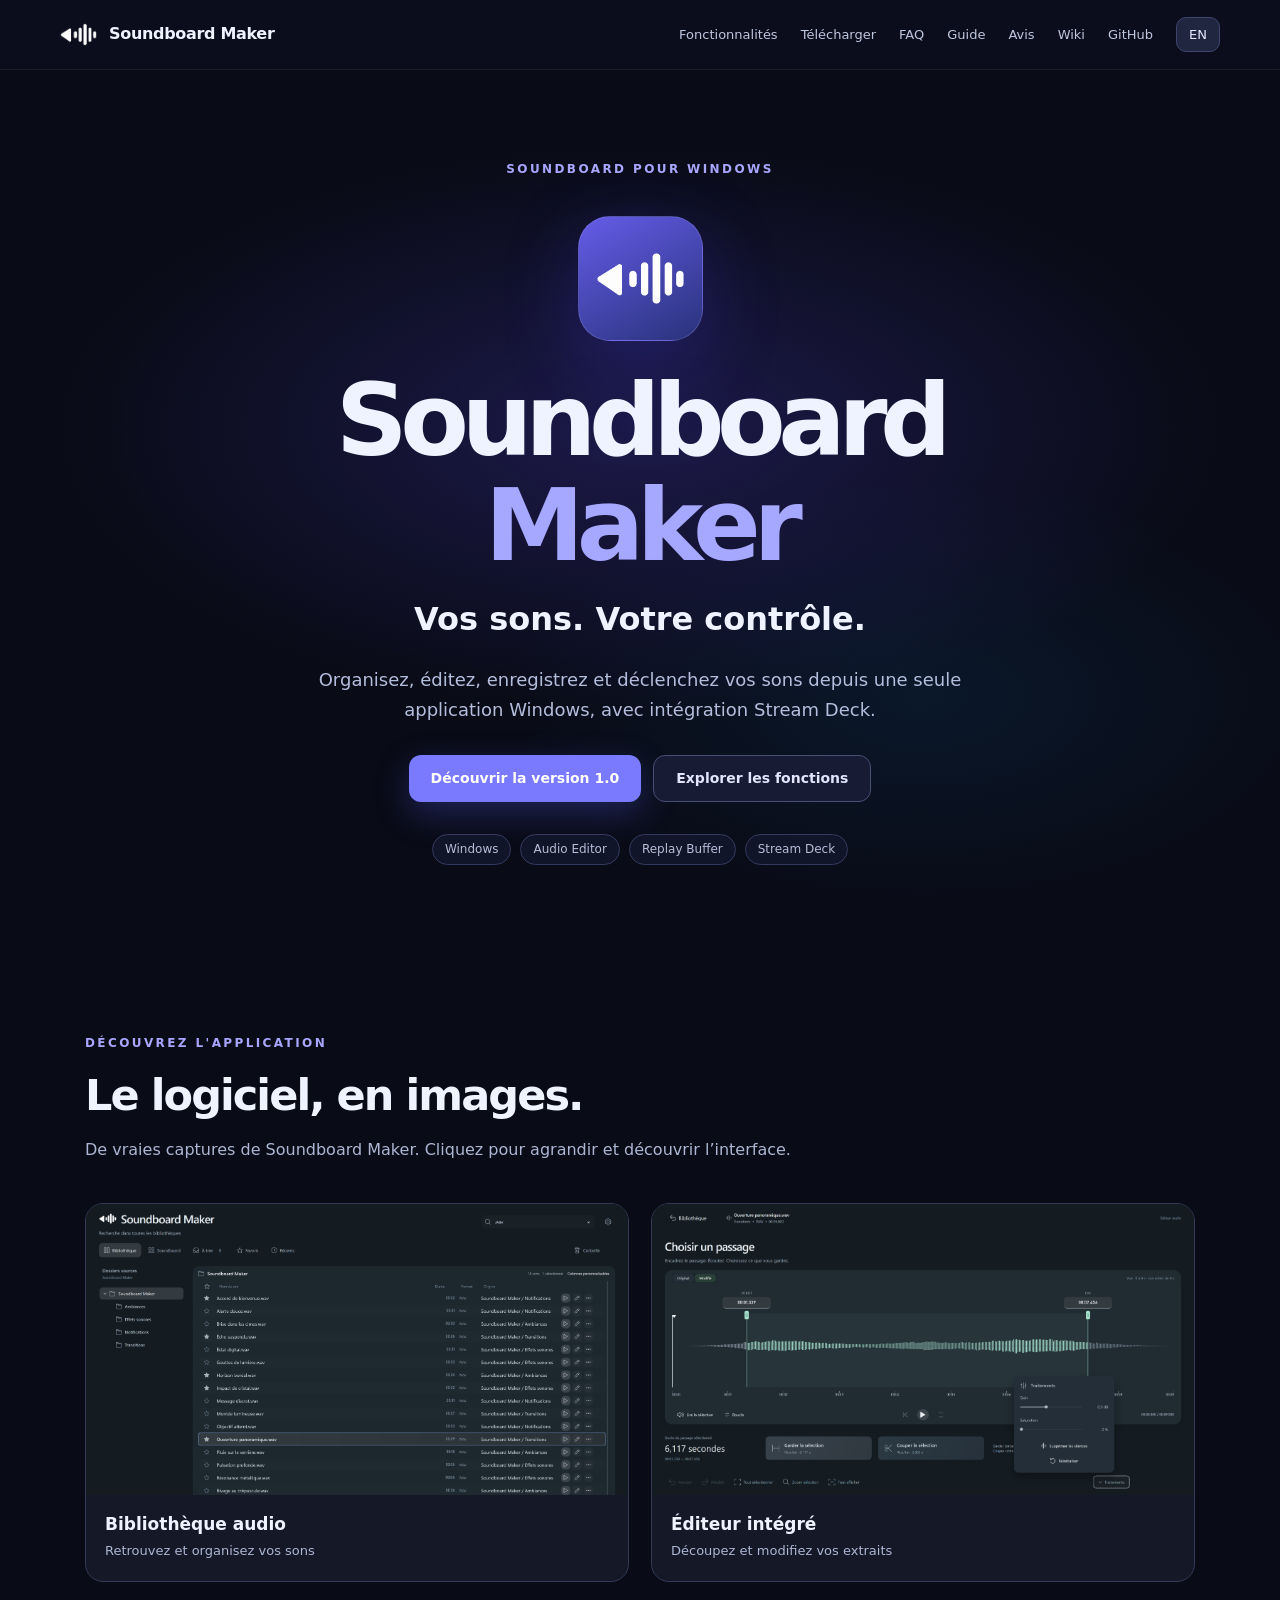
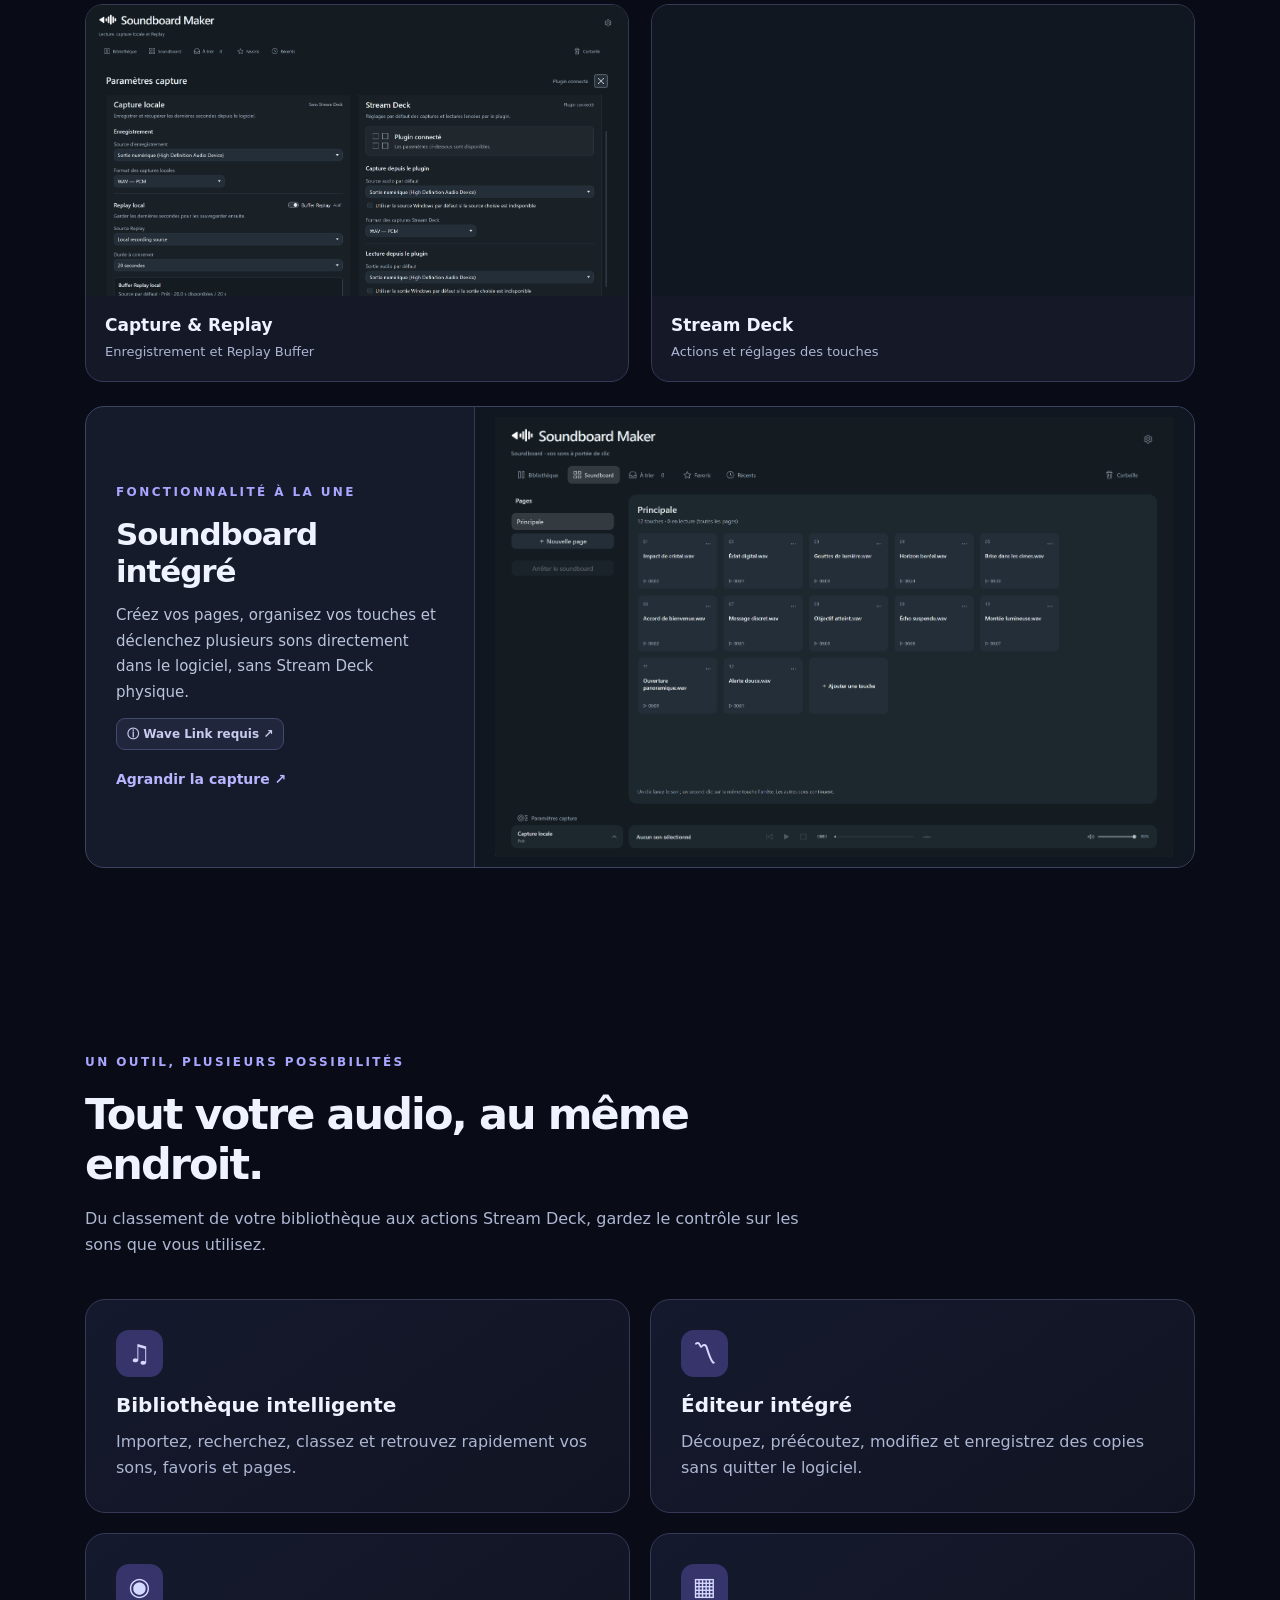
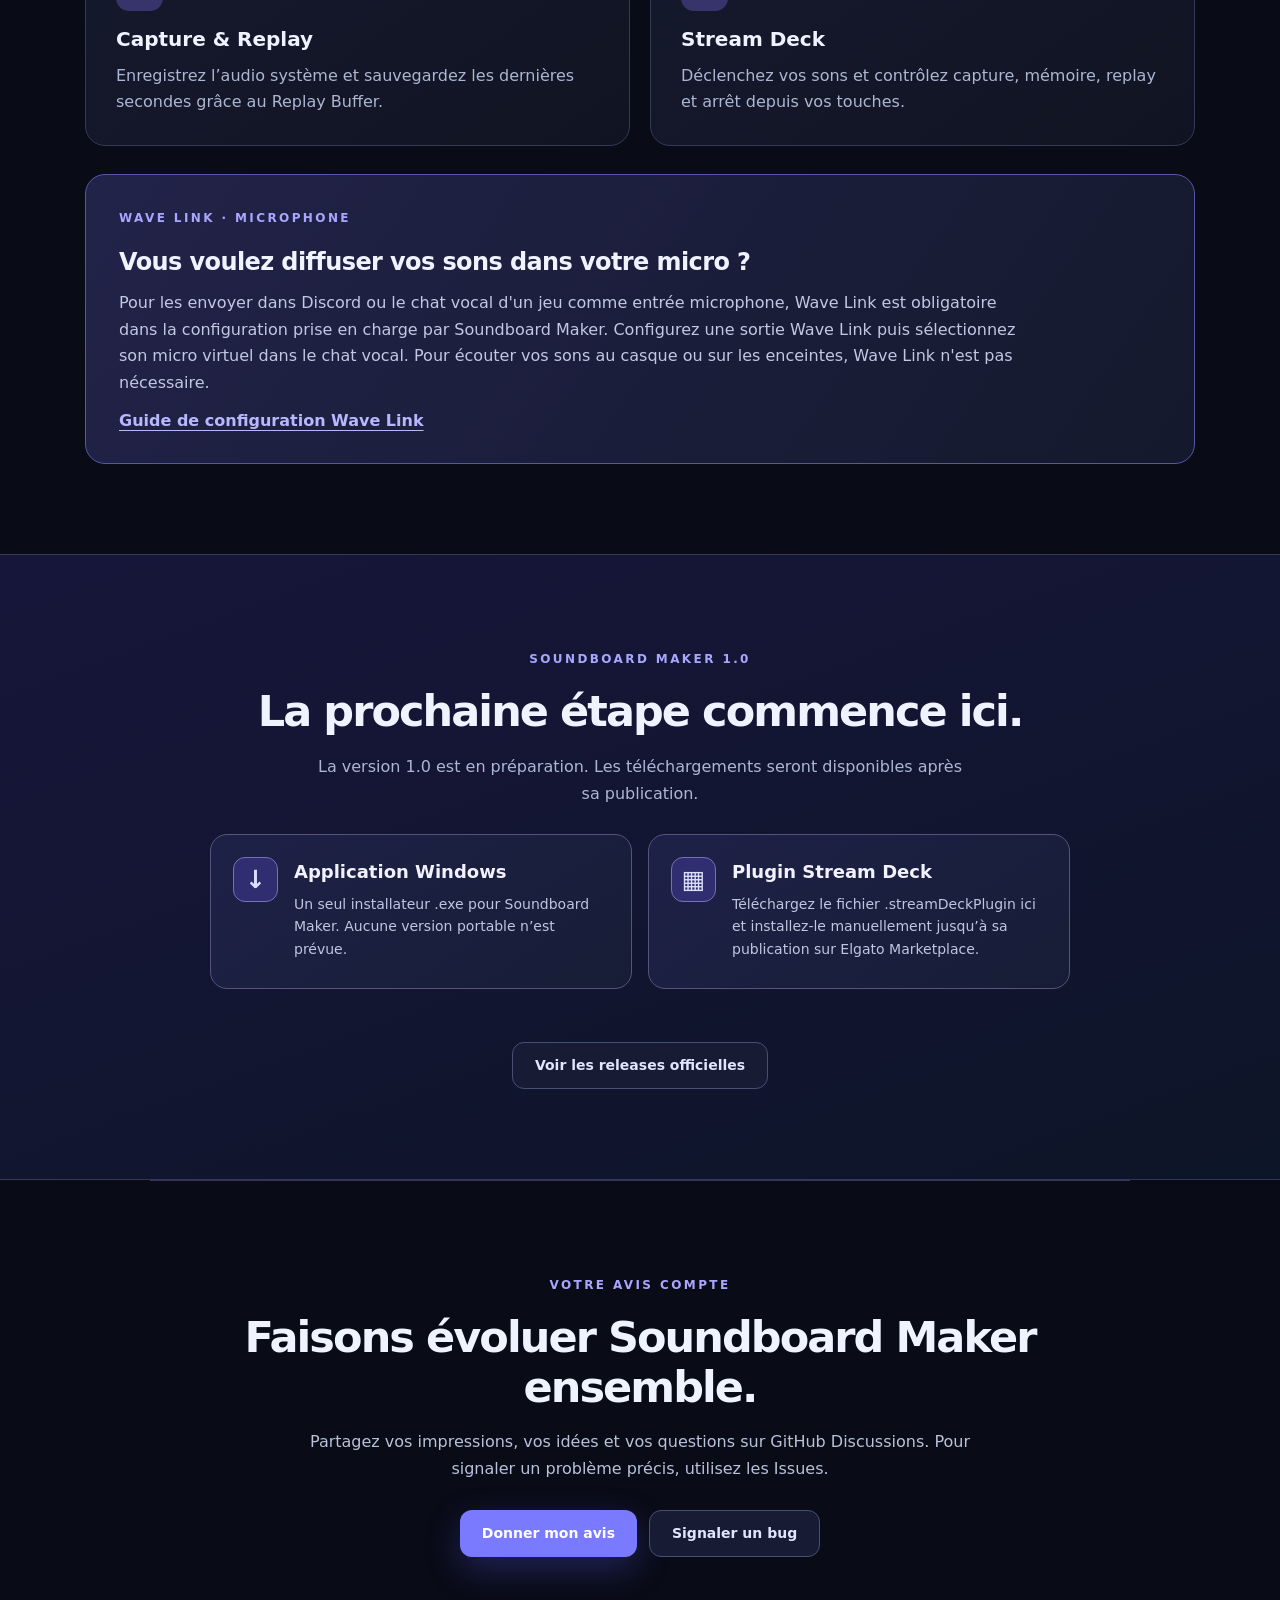
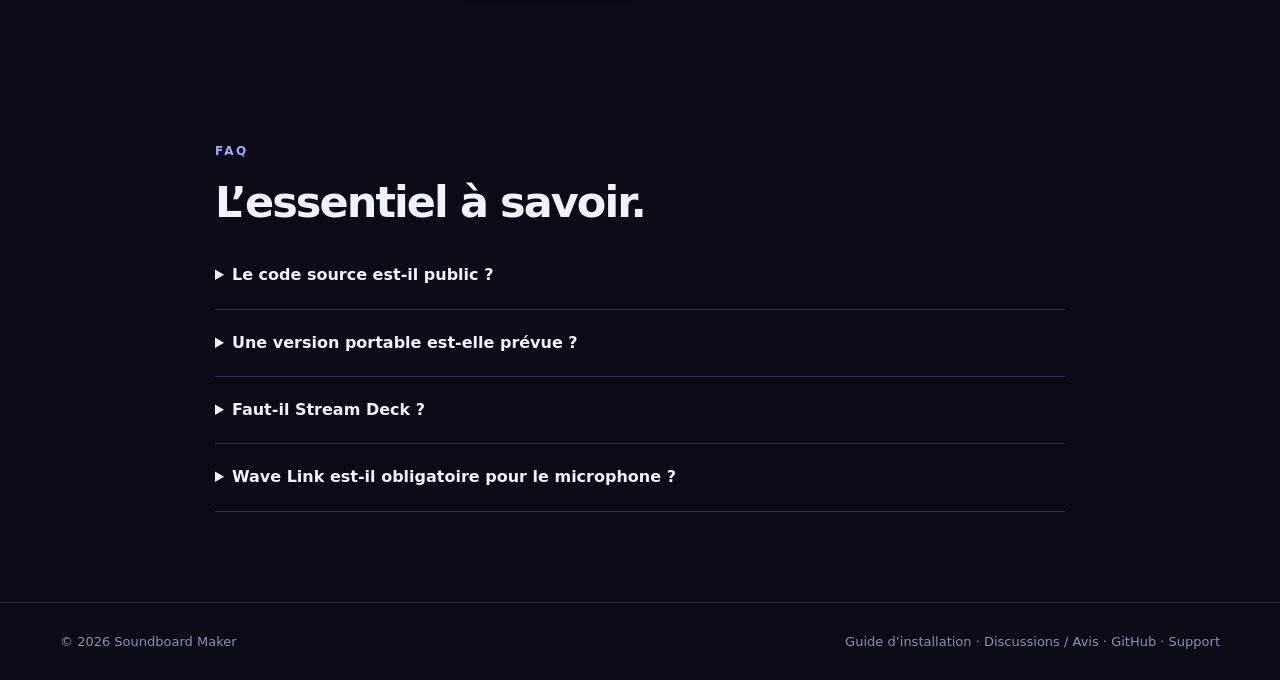
==== docs/index.html @ f3c955ba "Add links to new Soundboard Maker Wiki while keeping existing guides intact" ====
<!doctype html>
<html lang="fr"><head><meta charset="utf-8"><meta name="viewport" content="width=device-width,initial-scale=1">
<meta name="theme-color" content="#101327"><meta name="description" content="Soundboard Maker : organisez, éditez, enregistrez et déclenchez vos sons sur Windows, avec intégration Stream Deck.">
<title>Soundboard Maker — Your sounds. Your control.</title>
<meta property="og:type" content="website">
<meta property="og:site_name" content="Soundboard Maker">
<meta property="og:locale" content="fr_FR">
<meta property="og:locale:alternate" content="en_US">
<meta property="og:title" content="Soundboard Maker — Your sounds. Your control.">
<meta property="og:description" content="Soundboard Maker : organisez, éditez, enregistrez et déclenchez vos sons sur Windows, avec intégration Stream Deck.">
<meta property="og:url" content="https://sbmaker.fablitox.fr/">
<meta name="twitter:card" content="summary">
<meta name="twitter:title" content="Soundboard Maker — Your sounds. Your control.">
<meta name="twitter:description" content="Soundboard Maker : organisez, éditez, enregistrez et déclenchez vos sons sur Windows, avec intégration Stream Deck.">
<link rel="canonical" href="https://sbmaker.fablitox.fr/"><link rel="icon" href="assets/logo.png"><link rel="stylesheet" href="style.css?v=20261030-9"></head>
<body><header class="nav"><a class="brand" href="#top"><img src="assets/logo.png" alt=""> Soundboard Maker</a><nav><a href="#features" data-fr="Fonctionnalités" data-en="Features">Fonctionnalités</a><a href="#download" data-fr="Télécharger" data-en="Download">Télécharger</a><a href="#faq">FAQ</a><a href="https://github.com/Fablitox/SoundBoardMaker/blob/main/docs/INSTALLATION.md" target="_blank" rel="noopener" data-fr="Guide" data-en="Guide">Guide</a><a href="https://github.com/Fablitox/SoundBoardMaker/discussions" target="_blank" rel="noopener" data-fr="Avis" data-en="Feedback">Avis</a><a href="https://github.com/Fablitox/SoundBoardMaker/wiki" target="_blank" rel="noopener">Wiki</a><a href="https://github.com/Fablitox/SoundBoardMaker" target="_blank" rel="noopener">GitHub</a><button id="language" aria-label="Switch language">EN</button></nav></header>
<main id="top"><section class="hero"><div class="ambient"></div><div class="hero-body"><span class="eyebrow" data-fr="SOUNDBOARD POUR WINDOWS" data-en="SOUNDBOARD FOR WINDOWS">SOUNDBOARD POUR WINDOWS</span><div class="logomark"><img src="assets/logo.png" alt=""></div><h1>Soundboard <span>Maker</span></h1><p class="lead" data-fr="Vos sons. Votre contrôle." data-en="Your sounds. Your control.">Vos sons. Votre contrôle.</p><p class="sublead" data-fr="Organisez, éditez, enregistrez et déclenchez vos sons depuis une seule application Windows, avec intégration Stream Deck." data-en="Organize, edit, record and trigger audio from one Windows application, with Stream Deck integration.">Organisez, éditez, enregistrez et déclenchez vos sons depuis une seule application Windows, avec intégration Stream Deck.</p><div class="actions"><a href="#download" class="primary" data-fr="Découvrir la version 1.0" data-en="Explore version 1.0">Découvrir la version 1.0</a><a href="#features" class="secondary" data-fr="Explorer les fonctions" data-en="Explore features">Explorer les fonctions</a></div><div class="pills"><span>Windows</span><span>Audio Editor</span><span>Replay Buffer</span><span>Stream Deck</span></div></div></section>
<section class="section showcase" id="gallery">
<div class="section-header"><span class="eyebrow" data-fr="DÉCOUVREZ L'APPLICATION" data-en="EXPLORE THE APPLICATION">DÉCOUVREZ L'APPLICATION</span>
<h2 data-fr="Le logiciel, en images." data-en="See the app in action.">Le logiciel, en images.</h2>
<p data-fr="De vraies captures de Soundboard Maker. Cliquez pour agrandir et découvrir l’interface." data-en="Real screenshots of Soundboard Maker. Select a preview to see the full interface.">De vraies captures de Soundboard Maker. Cliquez pour agrandir et découvrir l’interface.</p></div>
<div class="shot-grid">
<button type="button" class="shot-card" data-shot-open="Bibliotheque"><span class="shot-image"><img data-shot="Bibliotheque" src="screenshots/Bibliotheque_FR.png?v=20261030-2" alt="Capture réelle Soundboard Maker" loading="lazy" decoding="async"></span><span class="shot-details"><strong data-fr="Bibliothèque audio" data-en="Sound library">Bibliothèque audio</strong><small data-fr="Retrouvez et organisez vos sons" data-en="Find and organize your sounds">Retrouvez et organisez vos sons</small></span></button>
<button type="button" class="shot-card" data-shot-open="Editeur"><span class="shot-image"><img data-shot="Editeur" src="screenshots/Editeur_FR.png?v=20261030-2" alt="Capture réelle Soundboard Maker" loading="lazy" decoding="async"></span><span class="shot-details"><strong data-fr="Éditeur intégré" data-en="Built-in editor">Éditeur intégré</strong><small data-fr="Découpez et modifiez vos extraits" data-en="Trim and shape audio clips">Découpez et modifiez vos extraits</small></span></button>
<button type="button" class="shot-card" data-shot-open="Capture_Replay"><span class="shot-image"><img data-shot="Capture_Replay" src="screenshots/Capture_Replay_FR.png?v=20261030-2" alt="Capture réelle Soundboard Maker" loading="lazy" decoding="async"></span><span class="shot-details"><strong>Capture &amp; Replay</strong><small data-fr="Enregistrement et Replay Buffer" data-en="Recording and Replay Buffer">Enregistrement et Replay Buffer</small></span></button>
<button type="button" class="shot-card" data-shot-open="StreamDeck"><span class="shot-image"><img data-shot="StreamDeck" src="screenshots/StreamDeck_FR.png?v=20261030-2" alt="Capture réelle Soundboard Maker" loading="lazy" decoding="async"></span><span class="shot-details"><strong>Stream Deck</strong><small data-fr="Actions et réglages des touches" data-en="Actions and key settings">Actions et réglages des touches</small></span></button>
</div>
<div class="featured-shot">
  <div class="featured-copy">
    <span class="eyebrow" data-fr="FONCTIONNALITÉ À LA UNE" data-en="FEATURE SPOTLIGHT">FONCTIONNALITÉ À LA UNE</span>
    <strong data-fr="Soundboard intégré" data-en="Built-in Soundboard">Soundboard intégré</strong>
    <span class="featured-description" data-fr="Créez vos pages, organisez vos touches et déclenchez plusieurs sons directement dans le logiciel, sans Stream Deck physique." data-en="Create pages, organize your keys and trigger multiple sounds directly in the app, with no physical Stream Deck required.">Créez vos pages, organisez vos touches et déclenchez plusieurs sons directement dans le logiciel, sans Stream Deck physique.</span>
    <a class="featured-wave-link" href="https://github.com/Fablitox/SoundBoardMaker/blob/main/docs/INSTALLATION.md#diffuser-des-sons-dans-son-microphone" target="_blank" rel="noopener" data-fr="ⓘ Wave Link requis ↗" data-en="ⓘ Wave Link required ↗">ⓘ Wave Link requis ↗</a>
    <button type="button" class="featured-view" data-shot-open="Soundboard" data-fr="Agrandir la capture ↗" data-en="View full-size screenshot ↗">Agrandir la capture ↗</button>
  </div>
  <button type="button" class="featured-media" data-shot-open="Soundboard" aria-label="Agrandir la capture du Soundboard intégré"><img data-shot="Soundboard" src="screenshots/Soundboard_FR.png?v=20261030-8" loading="lazy" decoding="async" alt="Soundboard intégré de Soundboard Maker"></button>
</div>
</section>
<dialog class="shot-dialog" id="shot-dialog" aria-label="Soundboard Maker screenshot"><div class="shot-dialog-head"><strong id="shot-dialog-title">Soundboard Maker</strong><button type="button" id="shot-dialog-close" aria-label="Close">✕</button></div><img id="shot-dialog-image" alt=""><p id="shot-dialog-caption"></p></dialog>
<section class="section" id="features"><div class="section-header"><span class="eyebrow" data-fr="UN OUTIL, PLUSIEURS POSSIBILITÉS" data-en="ONE APP, MORE CONTROL">UN OUTIL, PLUSIEURS POSSIBILITÉS</span><h2 data-fr="Tout votre audio, au même endroit." data-en="All your audio, in one place.">Tout votre audio, au même endroit.</h2><p data-fr="Du classement de votre bibliothèque aux actions Stream Deck, gardez le contrôle sur les sons que vous utilisez." data-en="From organizing your library to triggering Stream Deck actions, stay in control of your sounds.">Du classement de votre bibliothèque aux actions Stream Deck, gardez le contrôle sur les sons que vous utilisez.</p></div>
<div class="features"><article><div class="glyph">♫</div><h3 data-fr="Bibliothèque intelligente" data-en="Organized library">Bibliothèque intelligente</h3><p data-fr="Importez, recherchez, classez et retrouvez rapidement vos sons, favoris et pages." data-en="Import, search, organize and quickly find your sounds, favorites and pages.">Importez, recherchez, classez et retrouvez rapidement vos sons, favoris et pages.</p></article>
<article><div class="glyph">〽</div><h3 data-fr="Éditeur intégré" data-en="Built-in audio editor">Éditeur intégré</h3><p data-fr="Découpez, préécoutez, modifiez et enregistrez des copies sans quitter le logiciel." data-en="Trim, preview, edit and save copies without leaving the app.">Découpez, préécoutez, modifiez et enregistrez des copies sans quitter le logiciel.</p></article>
<article><div class="glyph">◉</div><h3>Capture & Replay</h3><p data-fr="Enregistrez l’audio système et sauvegardez les dernières secondes grâce au Replay Buffer." data-en="Record system audio and save the last seconds with Replay Buffer.">Enregistrez l’audio système et sauvegardez les dernières secondes grâce au Replay Buffer.</p></article>
<article><div class="glyph">▦</div><h3>Stream Deck</h3><p data-fr="Déclenchez vos sons et contrôlez capture, mémoire, replay et arrêt depuis vos touches." data-en="Trigger sounds and control recording, memory, replay and stop from your keys.">Déclenchez vos sons et contrôlez capture, mémoire, replay et arrêt depuis vos touches.</p></article></div>
<div class="mic-route"><span class="eyebrow">WAVE LINK · MICROPHONE</span><h3 data-fr="Vous voulez diffuser vos sons dans votre micro ?" data-en="Want to play sounds through your microphone?">Vous voulez diffuser vos sons dans votre micro ?</h3><p data-fr="Pour les envoyer dans Discord ou le chat vocal d'un jeu comme entrée microphone, Wave Link est obligatoire dans la configuration prise en charge par Soundboard Maker. Configurez une sortie Wave Link puis sélectionnez son micro virtuel dans le chat vocal. Pour écouter vos sons au casque ou sur les enceintes, Wave Link n'est pas nécessaire." data-en="To send sounds into Discord or in-game voice chat as microphone input, Wave Link is required in the setup supported by Soundboard Maker. Route audio through Wave Link and select its virtual microphone in voice chat. Wave Link is not needed for ordinary headphone or speaker playback.">Pour les envoyer dans Discord ou le chat vocal d'un jeu comme entrée microphone, Wave Link est obligatoire dans la configuration prise en charge par Soundboard Maker. Configurez une sortie Wave Link puis sélectionnez son micro virtuel dans le chat vocal. Pour écouter vos sons au casque ou sur les enceintes, Wave Link n'est pas nécessaire.</p><a href="https://github.com/Fablitox/SoundBoardMaker/blob/main/docs/INSTALLATION.md" data-fr="Guide de configuration Wave Link" data-en="Wave Link setup guide">Guide de configuration Wave Link</a></div></section>
<section class="section download" id="download"><span class="eyebrow">SOUNDBOARD MAKER 1.0</span><h2 data-fr="La prochaine étape commence ici." data-en="The next chapter starts here.">La prochaine étape commence ici.</h2><p id="release-status" data-fr="La version 1.0 est en préparation. Les téléchargements seront disponibles après sa publication." data-en="Version 1.0 is in preparation. Downloads will be available after release.">La version 1.0 est en préparation. Les téléchargements seront disponibles après sa publication.</p><div class="download-cards">
  <div class="download-card"><div class="download-card-icon" aria-hidden="true">↓</div>
    <div><h3 data-fr="Application Windows" data-en="Windows application">Application Windows</h3>
    <p data-fr="Un seul installateur .exe pour Soundboard Maker. Aucune version portable n’est prévue." data-en="One .exe installer for Soundboard Maker. No portable version is planned.">Un seul installateur .exe pour Soundboard Maker. Aucune version portable n’est prévue.</p></div>
  </div>
  <div class="download-card"><div class="download-card-icon" aria-hidden="true">▦</div>
    <div><h3 data-fr="Plugin Stream Deck" data-en="Stream Deck plugin">Plugin Stream Deck</h3>
    <p data-fr="Téléchargez le fichier .streamDeckPlugin ici et installez-le manuellement jusqu’à sa publication sur Elgato Marketplace." data-en="Download the .streamDeckPlugin file here and install it manually until it is available on Elgato Marketplace.">Téléchargez le fichier .streamDeckPlugin ici et installez-le manuellement jusqu’à sa publication sur Elgato Marketplace.</p></div>
  </div>
</div>
<div id="downloads" class="downloads" hidden></div><a class="secondary" href="https://github.com/Fablitox/SoundBoardMaker/releases" target="_blank" rel="noopener" data-fr="Voir les releases officielles" data-en="View official releases">Voir les releases officielles</a></section>
<section class="section feedback-section" id="feedback">
  <span class="eyebrow" data-fr="VOTRE AVIS COMPTE" data-en="YOUR FEEDBACK MATTERS">VOTRE AVIS COMPTE</span>
  <h2 data-fr="Faisons évoluer Soundboard Maker ensemble." data-en="Help shape Soundboard Maker.">Faisons évoluer Soundboard Maker ensemble.</h2>
  <p data-fr="Partagez vos impressions, vos idées et vos questions sur GitHub Discussions. Pour signaler un problème précis, utilisez les Issues." data-en="Share your thoughts, ideas and questions in GitHub Discussions. For specific bugs, use GitHub Issues.">Partagez vos impressions, vos idées et vos questions sur GitHub Discussions. Pour signaler un problème précis, utilisez les Issues.</p>
  <div class="actions">
    <a class="primary" href="https://github.com/Fablitox/SoundBoardMaker/discussions" target="_blank" rel="noopener" data-fr="Donner mon avis" data-en="Share feedback">Donner mon avis</a>
    <a class="secondary" href="https://github.com/Fablitox/SoundBoardMaker/issues/new/choose" target="_blank" rel="noopener" data-fr="Signaler un bug" data-en="Report a bug">Signaler un bug</a>
  </div>
</section>
<section class="section faq" id="faq"><span class="eyebrow">FAQ</span><h2 data-fr="L’essentiel à savoir." data-en="Good to know.">L’essentiel à savoir.</h2><details><summary data-fr="Le code source est-il public ?" data-en="Is the source code public?">Le code source est-il public ?</summary><p data-fr="Non. Ce site et le dépôt public distribuent le logiciel et sa documentation ; le développement reste privé." data-en="No. This site and public repository distribute the app and documentation; development stays private.">Non. Ce site et le dépôt public distribuent le logiciel et sa documentation ; le développement reste privé.</p></details><details><summary data-fr="Une version portable est-elle prévue ?" data-en="Is a portable version planned?">Une version portable est-elle prévue ?</summary><p data-fr="Non. La distribution prévue utilise un installateur Windows .exe." data-en="No. The planned distribution uses a Windows .exe installer.">Non. La distribution prévue utilise un installateur Windows .exe.</p></details><details><summary data-fr="Faut-il Stream Deck ?" data-en="Is Stream Deck required?">Faut-il Stream Deck ?</summary><p data-fr="Non pour les fonctions principales du logiciel. L’intégration aux touches demande le logiciel Elgato Stream Deck et notre plugin." data-en="Not for the main desktop features. Key integration requires Elgato Stream Deck software and our plugin.">Non pour les fonctions principales du logiciel. L’intégration aux touches demande le logiciel Elgato Stream Deck et notre plugin.</p></details><details><summary data-fr="Wave Link est-il obligatoire pour le microphone ?" data-en="Is Wave Link required for microphone input?">Wave Link est-il obligatoire pour le microphone ?</summary><p data-fr="Oui pour router les sons vers le micro virtuel dans le fonctionnement pris en charge. Non pour une simple lecture sur une sortie audio Windows." data-en="Yes for the supported virtual-microphone routing. No for normal playback through a Windows audio output.">Oui pour router les sons vers le micro virtuel dans le fonctionnement pris en charge. Non pour une simple lecture sur une sortie audio Windows.</p></details></section></main>
<footer><span>© 2026 Soundboard Maker</span><span><a href="https://github.com/Fablitox/SoundBoardMaker/blob/main/docs/INSTALLATION.md" data-fr="Guide d’installation" data-en="Installation guide">Guide d’installation</a> · <a href="https://github.com/Fablitox/SoundBoardMaker/discussions" data-fr="Discussions / Avis" data-en="Discussions / Feedback">Discussions / Avis</a> · <a href="https://github.com/Fablitox/SoundBoardMaker">GitHub</a> · <a href="https://github.com/Fablitox/SoundBoardMaker/issues">Support</a></span></footer><script src="app.js?v=20261030-8"></script></body></html>
---- docs/style.css ----
*{box-sizing:border-box}html{scroll-behavior:smooth}body{margin:0;background:#090b16;color:#eff2ff;font:16px/1.65 Inter,"Segoe UI",system-ui,sans-serif}a{color:inherit;text-decoration:none}button{font:inherit;cursor:pointer}.nav{position:sticky;z-index:5;top:0;display:flex;justify-content:space-between;align-items:center;gap:15px;padding:16px max(24px,calc((100vw - 1160px)/2));background:#0c0f1edb;backdrop-filter:blur(16px);border-bottom:1px solid #ffffff12}.brand{display:flex;align-items:center;gap:12px;font-weight:800;letter-spacing:-.02em}.brand img{width:37px;height:37px;object-fit:contain}.nav nav{display:flex;align-items:center;gap:23px;font-size:13px;color:#bfc6df}.nav nav a:hover{color:white}.nav button{background:#202540;color:#e6eaff;border:1px solid #3f466e;padding:6px 12px;border-radius:10px}.hero{min-height:690px;display:grid;place-items:center;position:relative;overflow:hidden;padding:85px 22px 100px}.ambient{pointer-events:none;position:absolute;inset:0;background:radial-gradient(ellipse 65% 45% at 50% 40%,#352c8d70,transparent 70%),radial-gradient(ellipse 40% 30% at 72% 70%,#1269aa23,transparent 80%)}.hero-body{text-align:center;position:relative;max-width:860px}.logomark{margin:35px auto 10px;width:125px;height:125px;background:linear-gradient(150deg,#655ce9,#29327a);border:1px solid #c5c5ff30;border-radius:32px;display:grid;place-items:center;box-shadow:0 20px 75px #423de844}.logomark img{width:91px}.eyebrow{font-size:12px;letter-spacing:.2em;font-weight:800;color:#a9a6ff}.hero h1{font-size:clamp(54px,9vw,100px);line-height:1.05;letter-spacing:-.075em;margin:27px 0 15px}.hero h1 span{color:#a6a7ff}.lead{font-size:clamp(22px,3vw,32px);font-weight:700;margin:0}.sublead{max-width:670px;margin:19px auto 30px;color:#b4bddc;font-size:18px}.actions{display:flex;justify-content:center;gap:12px;flex-wrap:wrap}.primary,.secondary{display:inline-flex;align-items:center;justify-content:center;min-height:47px;padding:11px 22px;border-radius:12px;font-weight:700;font-size:14px}.primary{background:#797aff;color:white;box-shadow:0 12px 35px #5359e94f}.primary:hover{background:#8c8eff}.secondary{border:1px solid #494e75;background:#171c34;color:#e2e5ff}.secondary:hover{border-color:#898efb}.pills{display:flex;justify-content:center;gap:9px;flex-wrap:wrap;margin-top:32px}.pills span{font-size:12px;color:#b7bed7;border:1px solid #343a5e;padding:5px 12px;border-radius:30px;background:#10152a}.section{max-width:1160px;margin:auto;padding:90px 25px}.section-header{max-width:730px;margin-bottom:40px}h2{font-size:clamp(28px,4vw,43px);line-height:1.18;letter-spacing:-.045em;margin:14px 0}.section-header p,.download p{color:#adb7d3}.features{display:grid;grid-template-columns:repeat(2,minmax(0,1fr));gap:20px}.features article{border:1px solid #353956;background:linear-gradient(145deg,#15192d,#101422);border-radius:20px;padding:30px;min-height:210px}.features h3{font-size:20px;margin:12px 0 7px}.features p{color:#adb6d3;margin:0}.glyph{width:47px;height:47px;border-radius:13px;display:grid;place-items:center;color:#d5d8ff;background:#37336b;font-size:25px}.download{text-align:center;max-width:none;background:linear-gradient(160deg,#17163a,#0d1528);border-block:1px solid #36365c}.download p{max-width:650px;margin:18px auto 27px}.downloads{display:flex;justify-content:center;gap:12px;flex-wrap:wrap;margin-bottom:25px}.faq{max-width:900px}.faq details{padding:20px 0;border-bottom:1px solid #30344e}.faq summary{font-weight:700;cursor:pointer}.faq details p{color:#abb6d3;margin:8px 0 0}footer{display:flex;justify-content:space-between;gap:15px;padding:28px max(25px,calc((100vw - 1160px)/2));border-top:1px solid #2c304b;color:#8892b4;font-size:13px}@media(max-width:700px){.nav{padding:12px 17px}.nav nav{gap:12px}.nav nav a:nth-child(1),.nav nav a:nth-child(4){display:none}.brand{font-size:13px}.hero{min-height:570px;padding:55px 18px 75px}.logomark{width:90px;height:90px;border-radius:22px}.logomark img{width:67px}.features{grid-template-columns:1fr}.section{padding:65px 20px}.features article{min-height:170px}footer{flex-direction:column}}

.mic-route{margin-top:28px;padding:29px 33px;border:1px solid #5757a8;background:linear-gradient(125deg,#222349,#14192d);border-radius:20px}.mic-route h3{font-size:24px;letter-spacing:-.025em;margin:12px 0 8px}.mic-route p{max-width:900px;margin:0 0 12px;color:#c2c8e3}.mic-route a{color:#b7b7ff;text-decoration:underline;text-underline-offset:4px;font-weight:700}@media(max-width:700px){.mic-route{padding:21px}}

/* Real product screenshots: shown only when all eight language assets are published. */
.showcase{padding-top:64px}.shot-grid{display:grid;grid-template-columns:repeat(2,minmax(0,1fr));gap:22px}
.shot-card{padding:0;overflow:hidden;background:#141827;border:1px solid #343955;color:#eff2ff;border-radius:18px;display:block;text-align:left;transition:transform .18s ease,border-color .18s ease,box-shadow .18s ease;width:100%}
.shot-card:hover,.shot-card:focus-visible{border-color:#8986ff;transform:translateY(-3px);box-shadow:0 18px 50px #0005;outline:none}
.shot-image{display:block;aspect-ratio:2048/1100;overflow:hidden;background:#101720}
.shot-image img{width:100%;height:100%;object-fit:cover;object-position:top left;display:block}
.shot-details{padding:15px 19px 19px;display:flex;flex-direction:column;gap:2px}.shot-details strong{font-size:17px}.shot-details small{font-size:13px;color:#adb6d3}
.shot-dialog{border:1px solid #434766;border-radius:16px;background:#111626;color:#eef2ff;padding:14px;box-shadow:0 25px 100px #000b;width:min(95vw,1800px);max-width:none;max-height:95vh}
.shot-dialog::backdrop{background:#050712db;backdrop-filter:blur(5px)}
.shot-dialog-head{display:flex;justify-content:space-between;align-items:center;margin-bottom:10px;gap:14px}.shot-dialog-head strong{font-size:15px}.shot-dialog-head button{background:#2a3150;border:1px solid #4b526f;color:#fff;border-radius:9px;padding:6px 12px}
.shot-dialog img{display:block;width:100%;height:auto;max-height:calc(95vh - 110px);object-fit:contain;border-radius:7px}.shot-dialog p{font-size:12px;color:#c0c8e1;margin:8px 2px 0}
@media(max-width:700px){.shot-grid{grid-template-columns:1fr;gap:15px}.shot-card:hover{transform:none}.showcase{padding-top:20px}.shot-dialog{padding:8px}}
@media(prefers-reduced-motion:reduce){.shot-card{transition:none}.shot-card:hover{transform:none}}

/* Public download options; download buttons activate after the stable release is published. */
.download-cards{display:grid;grid-template-columns:repeat(2,minmax(0,1fr));gap:16px;max-width:860px;margin:26px auto 28px;text-align:left}
.download-card{display:flex;align-items:flex-start;gap:16px;padding:22px;border:1px solid #55547d;border-radius:17px;background:linear-gradient(145deg,#1e2147,#171d36);min-height:155px}
.download-card-icon{display:grid;place-items:center;flex:none;width:45px;height:45px;border:1px solid #7372b6;border-radius:12px;background:#302e71;color:#dddfff;font-size:25px;font-weight:700}
.download-card h3{font-size:18px;margin:0 0 6px;color:#f1f1ff}.download-card p{margin:0;color:#c0c6e0;font-size:14px;line-height:1.6}
@media(max-width:720px){.download-cards{grid-template-columns:1fr;gap:12px}.download-card{min-height:auto;padding:18px}}

/* The built-in Soundboard is featured separately beneath the four-item gallery. */
.featured-shot{display:grid;grid-template-columns:minmax(0,.7fr) minmax(0,1.3fr);gap:0;margin-top:24px;width:100%;padding:0;background:#151b2b;border:1px solid #3b4563;border-radius:19px;color:#eff2ff;font:inherit;text-align:left;overflow:hidden;transition:transform .18s ease,border-color .18s ease}
.featured-shot:hover,.featured-shot:focus-within{border-color:#8a87ff;transform:translateY(-2px);outline:none}
.featured-copy{display:flex;flex-direction:column;align-items:flex-start;justify-content:center;gap:13px;padding:30px}
.featured-copy strong{font-size:clamp(23px,2.5vw,31px);line-height:1.2;letter-spacing:-.035em}
.featured-description{color:#bac5dc;font-size:15px;line-height:1.7}.featured-view{align-self:flex-start;font:inherit;font-size:14px;font-weight:700;color:#b7b6ff;margin-top:5px;padding:0;background:none;border:0;cursor:zoom-in;text-align:left}.featured-view:hover,.featured-view:focus-visible{text-decoration:underline;text-underline-offset:3px;outline-offset:3px}
.featured-media{display:flex;align-items:center;justify-content:center;min-width:0;background:#101720;border:0;border-left:1px solid #343955;padding:10px;cursor:zoom-in;appearance:none}
.featured-media img{display:block;width:100%;height:auto;max-height:440px;object-fit:contain;border-radius:9px}
.feedback-section{text-align:center;max-width:980px;border-top:1px solid #303653}.feedback-section p{max-width:710px;margin:16px auto 28px;color:#b8c2db}
@media(max-width:780px){.featured-shot{grid-template-columns:1fr}.featured-copy{padding:25px}.featured-media{border-left:0;border-top:1px solid #343955;padding:8px}.featured-media img{max-height:none}}
@media(max-width:700px){.nav nav a:nth-child(3),.nav nav a:nth-child(5){display:none}.feedback-section{padding-top:60px}}
@media(prefers-reduced-motion:reduce){.featured-shot{transition:none}.featured-shot:hover{transform:none}}

/* Small clickable Wave Link setup link inside the Soundboard feature card. */
.featured-wave-link{display:inline-flex;align-items:center;align-self:flex-start;padding:6px 10px;border:1px solid #424a70;border-radius:9px;background:#20263b;color:#c9ccef;font-size:12px;font-weight:650;line-height:1.5;text-decoration:none}.featured-wave-link:hover,.featured-wave-link:focus-visible{background:#2a3050;color:#fff;border-color:#8986ff;text-decoration:underline;text-underline-offset:3px;outline-offset:3px}
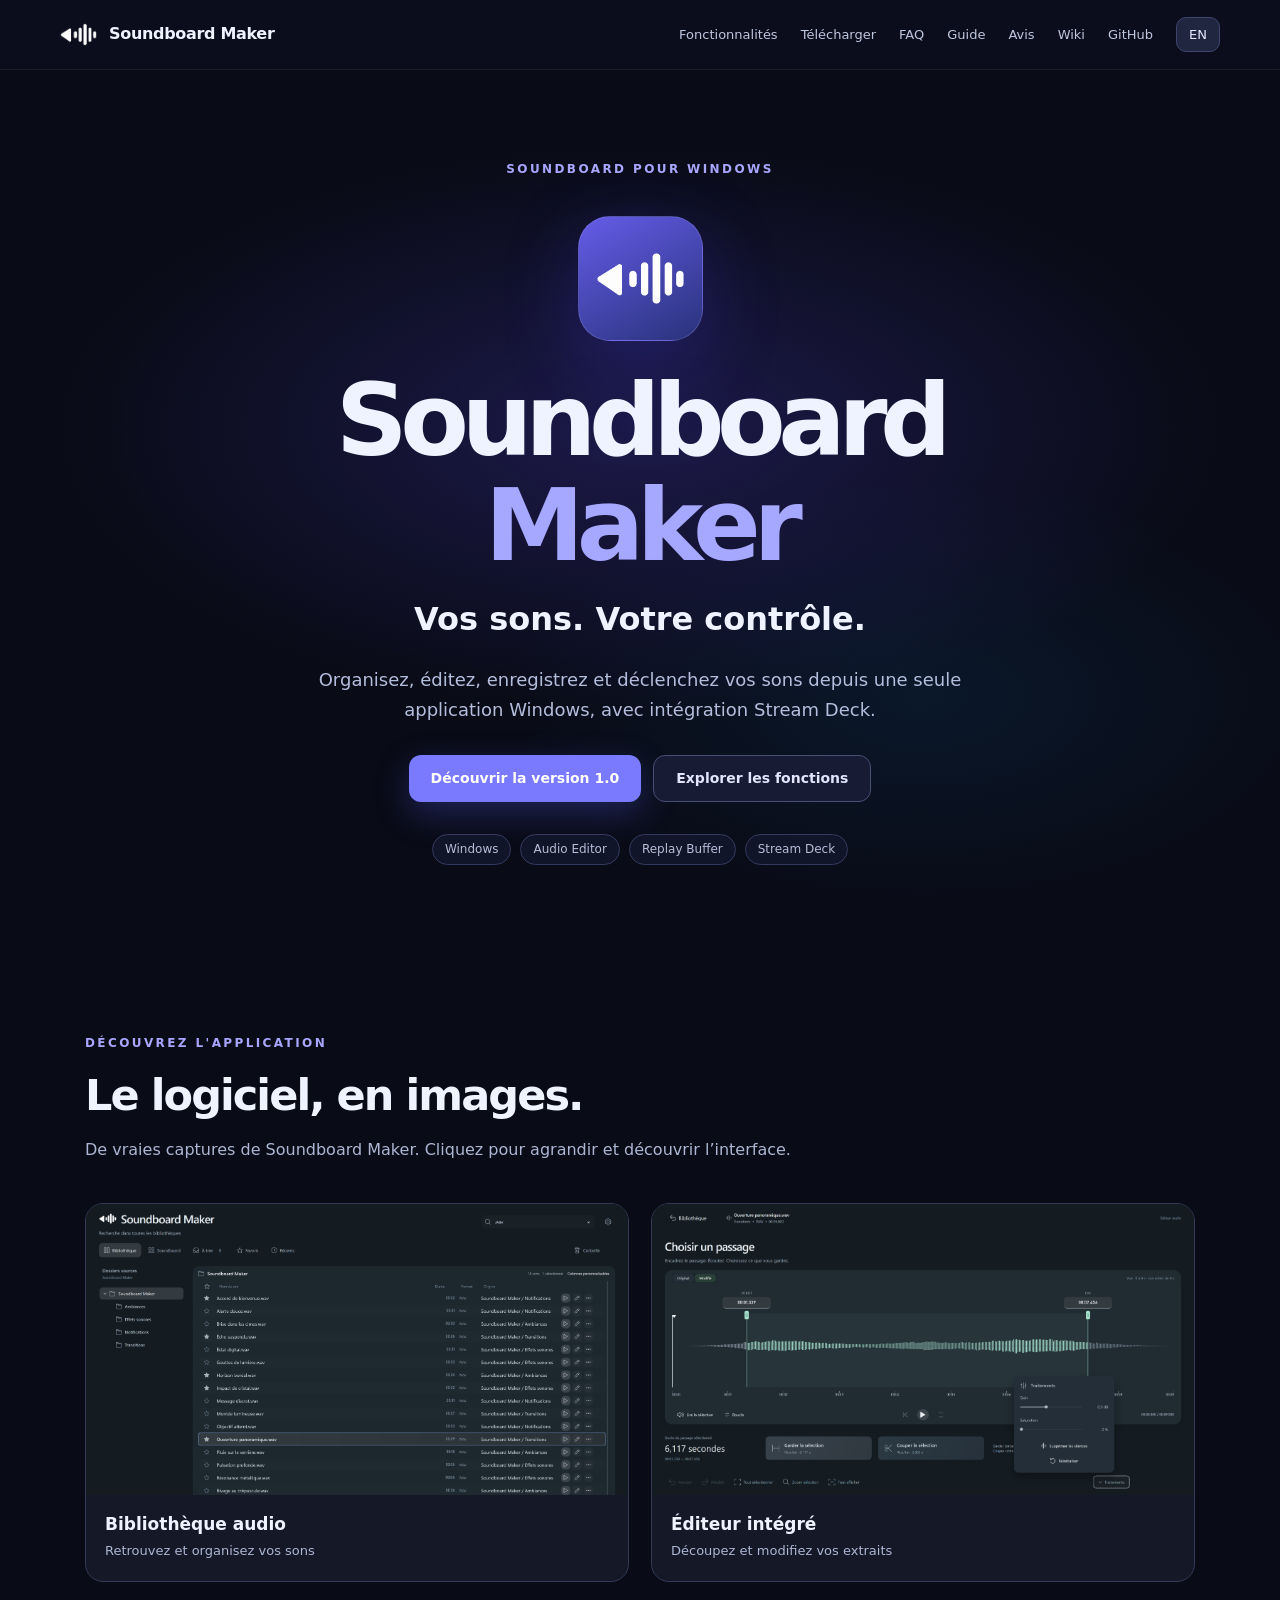
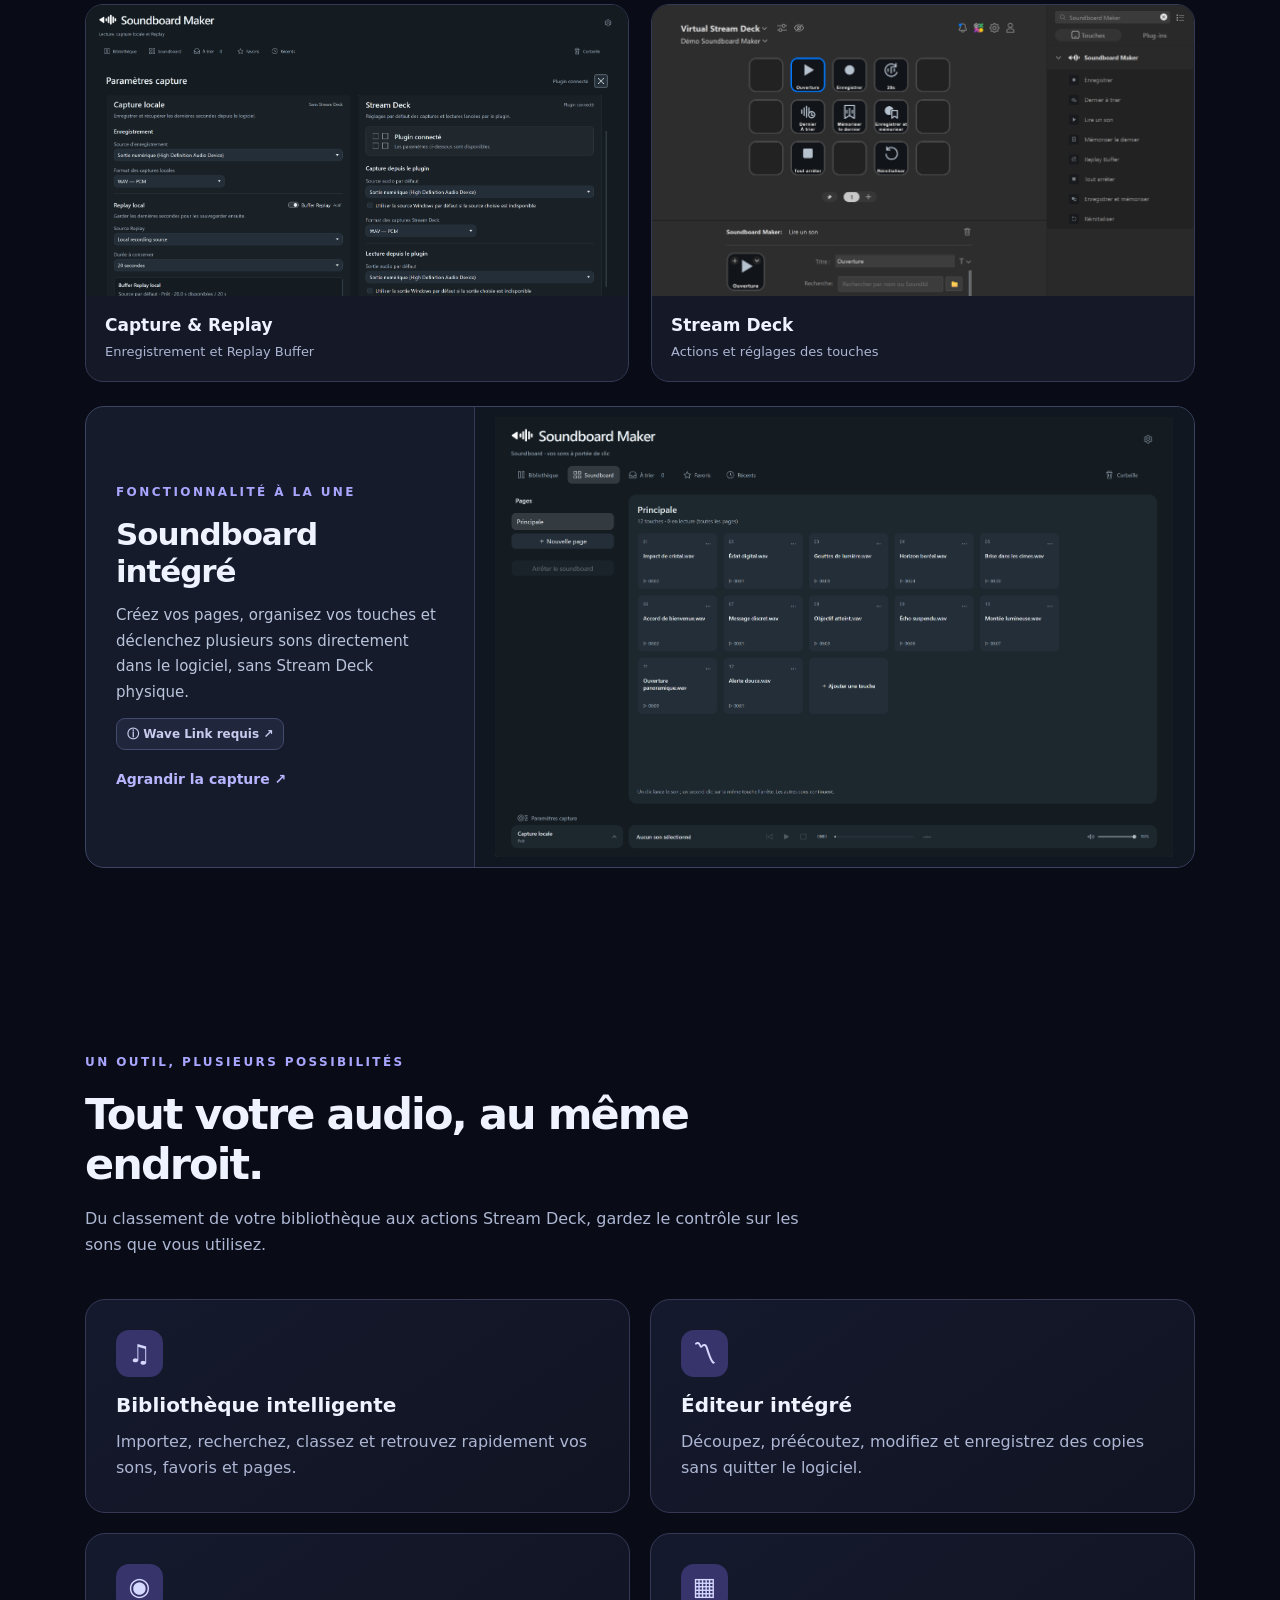
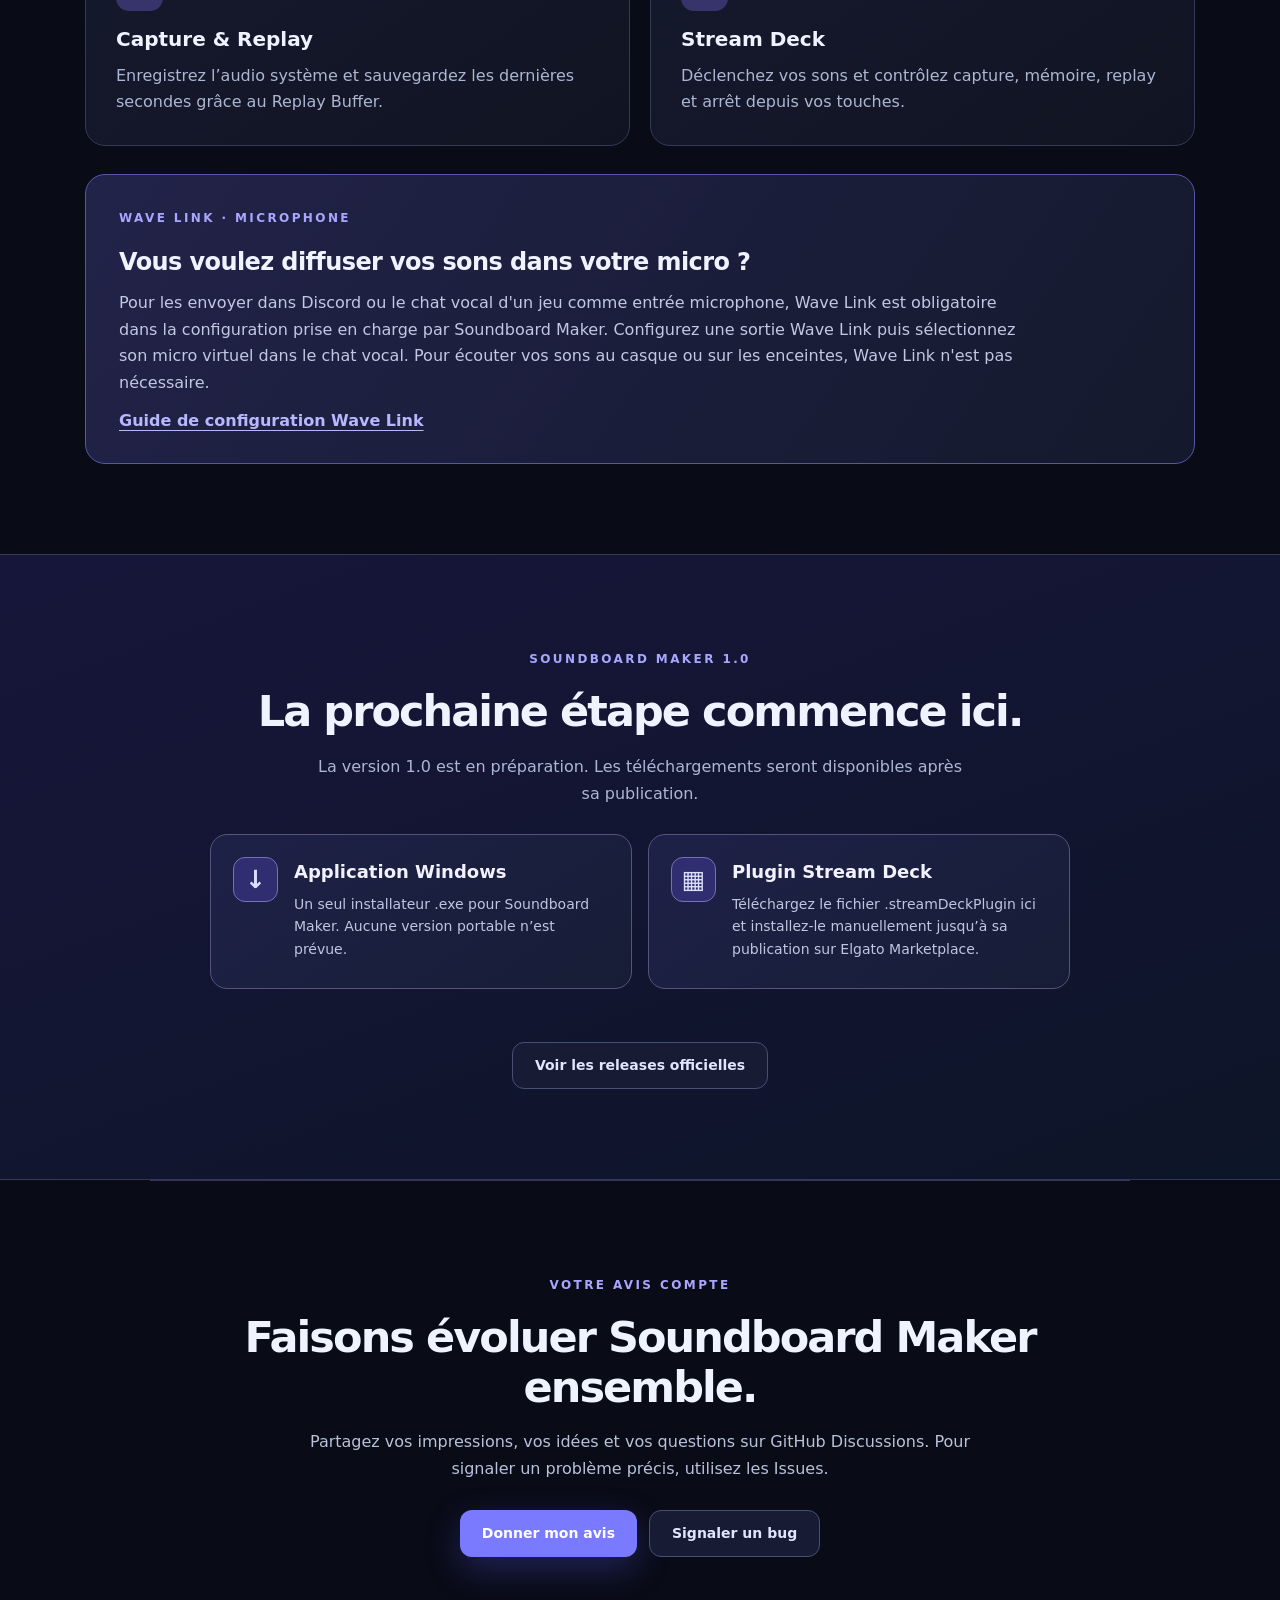
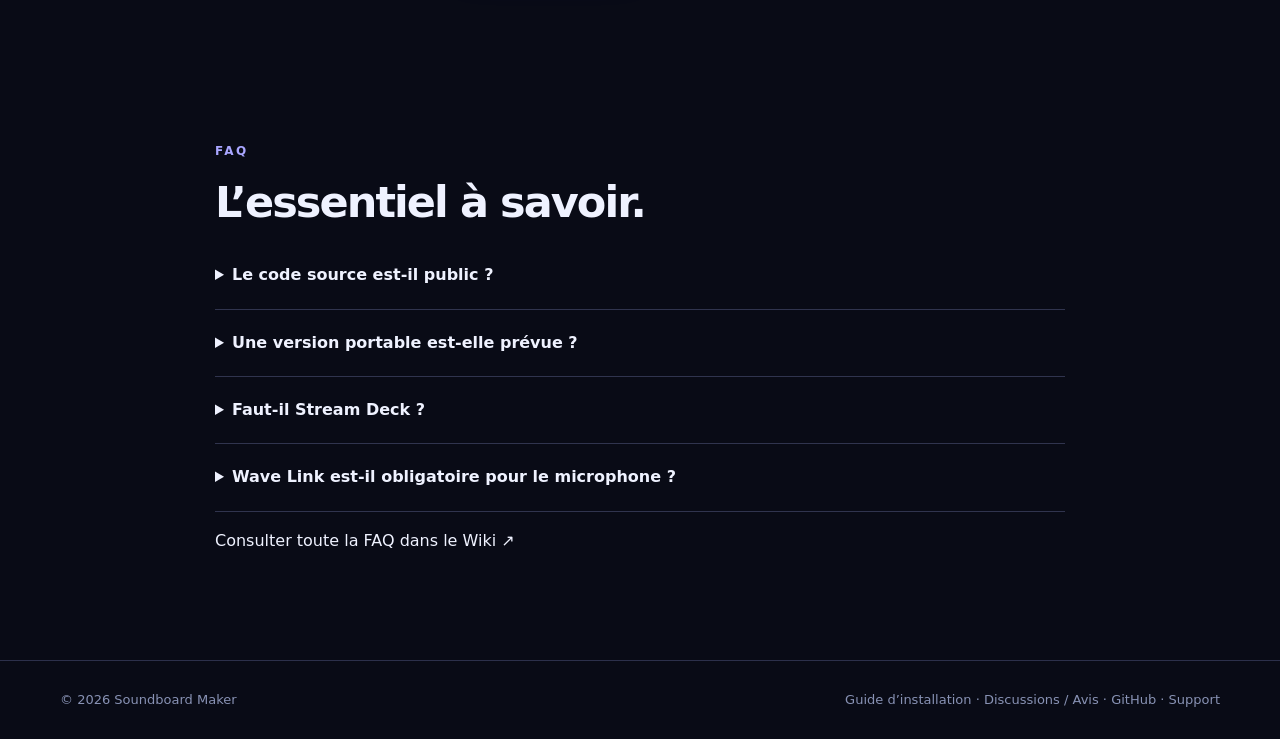
==== commit 5eb82813: "Use published bilingual Wiki guides across README and website" ====
--- a/docs/index.html
+++ b/docs/index.html
@@ -1,67 +1,67 @@
-<!doctype html>
-<html lang="fr"><head><meta charset="utf-8"><meta name="viewport" content="width=device-width,initial-scale=1">
-<meta name="theme-color" content="#101327"><meta name="description" content="Soundboard Maker : organisez, éditez, enregistrez et déclenchez vos sons sur Windows, avec intégration Stream Deck.">
-<title>Soundboard Maker — Your sounds. Your control.</title>
-<meta property="og:type" content="website">
-<meta property="og:site_name" content="Soundboard Maker">
-<meta property="og:locale" content="fr_FR">
-<meta property="og:locale:alternate" content="en_US">
-<meta property="og:title" content="Soundboard Maker — Your sounds. Your control.">
-<meta property="og:description" content="Soundboard Maker : organisez, éditez, enregistrez et déclenchez vos sons sur Windows, avec intégration Stream Deck.">
-<meta property="og:url" content="https://sbmaker.fablitox.fr/">
-<meta name="twitter:card" content="summary">
-<meta name="twitter:title" content="Soundboard Maker — Your sounds. Your control.">
-<meta name="twitter:description" content="Soundboard Maker : organisez, éditez, enregistrez et déclenchez vos sons sur Windows, avec intégration Stream Deck.">
-<link rel="canonical" href="https://sbmaker.fablitox.fr/"><link rel="icon" href="assets/logo.png"><link rel="stylesheet" href="style.css?v=20261030-9"></head>
-<body><header class="nav"><a class="brand" href="#top"><img src="assets/logo.png" alt=""> Soundboard Maker</a><nav><a href="#features" data-fr="Fonctionnalités" data-en="Features">Fonctionnalités</a><a href="#download" data-fr="Télécharger" data-en="Download">Télécharger</a><a href="#faq">FAQ</a><a href="https://github.com/Fablitox/SoundBoardMaker/blob/main/docs/INSTALLATION.md" target="_blank" rel="noopener" data-fr="Guide" data-en="Guide">Guide</a><a href="https://github.com/Fablitox/SoundBoardMaker/discussions" target="_blank" rel="noopener" data-fr="Avis" data-en="Feedback">Avis</a><a href="https://github.com/Fablitox/SoundBoardMaker/wiki" target="_blank" rel="noopener">Wiki</a><a href="https://github.com/Fablitox/SoundBoardMaker" target="_blank" rel="noopener">GitHub</a><button id="language" aria-label="Switch language">EN</button></nav></header>
-<main id="top"><section class="hero"><div class="ambient"></div><div class="hero-body"><span class="eyebrow" data-fr="SOUNDBOARD POUR WINDOWS" data-en="SOUNDBOARD FOR WINDOWS">SOUNDBOARD POUR WINDOWS</span><div class="logomark"><img src="assets/logo.png" alt=""></div><h1>Soundboard <span>Maker</span></h1><p class="lead" data-fr="Vos sons. Votre contrôle." data-en="Your sounds. Your control.">Vos sons. Votre contrôle.</p><p class="sublead" data-fr="Organisez, éditez, enregistrez et déclenchez vos sons depuis une seule application Windows, avec intégration Stream Deck." data-en="Organize, edit, record and trigger audio from one Windows application, with Stream Deck integration.">Organisez, éditez, enregistrez et déclenchez vos sons depuis une seule application Windows, avec intégration Stream Deck.</p><div class="actions"><a href="#download" class="primary" data-fr="Découvrir la version 1.0" data-en="Explore version 1.0">Découvrir la version 1.0</a><a href="#features" class="secondary" data-fr="Explorer les fonctions" data-en="Explore features">Explorer les fonctions</a></div><div class="pills"><span>Windows</span><span>Audio Editor</span><span>Replay Buffer</span><span>Stream Deck</span></div></div></section>
-<section class="section showcase" id="gallery">
-<div class="section-header"><span class="eyebrow" data-fr="DÉCOUVREZ L'APPLICATION" data-en="EXPLORE THE APPLICATION">DÉCOUVREZ L'APPLICATION</span>
-<h2 data-fr="Le logiciel, en images." data-en="See the app in action.">Le logiciel, en images.</h2>
-<p data-fr="De vraies captures de Soundboard Maker. Cliquez pour agrandir et découvrir l’interface." data-en="Real screenshots of Soundboard Maker. Select a preview to see the full interface.">De vraies captures de Soundboard Maker. Cliquez pour agrandir et découvrir l’interface.</p></div>
-<div class="shot-grid">
-<button type="button" class="shot-card" data-shot-open="Bibliotheque"><span class="shot-image"><img data-shot="Bibliotheque" src="screenshots/Bibliotheque_FR.png?v=20261030-2" alt="Capture réelle Soundboard Maker" loading="lazy" decoding="async"></span><span class="shot-details"><strong data-fr="Bibliothèque audio" data-en="Sound library">Bibliothèque audio</strong><small data-fr="Retrouvez et organisez vos sons" data-en="Find and organize your sounds">Retrouvez et organisez vos sons</small></span></button>
-<button type="button" class="shot-card" data-shot-open="Editeur"><span class="shot-image"><img data-shot="Editeur" src="screenshots/Editeur_FR.png?v=20261030-2" alt="Capture réelle Soundboard Maker" loading="lazy" decoding="async"></span><span class="shot-details"><strong data-fr="Éditeur intégré" data-en="Built-in editor">Éditeur intégré</strong><small data-fr="Découpez et modifiez vos extraits" data-en="Trim and shape audio clips">Découpez et modifiez vos extraits</small></span></button>
-<button type="button" class="shot-card" data-shot-open="Capture_Replay"><span class="shot-image"><img data-shot="Capture_Replay" src="screenshots/Capture_Replay_FR.png?v=20261030-2" alt="Capture réelle Soundboard Maker" loading="lazy" decoding="async"></span><span class="shot-details"><strong>Capture &amp; Replay</strong><small data-fr="Enregistrement et Replay Buffer" data-en="Recording and Replay Buffer">Enregistrement et Replay Buffer</small></span></button>
-<button type="button" class="shot-card" data-shot-open="StreamDeck"><span class="shot-image"><img data-shot="StreamDeck" src="screenshots/StreamDeck_FR.png?v=20261030-2" alt="Capture réelle Soundboard Maker" loading="lazy" decoding="async"></span><span class="shot-details"><strong>Stream Deck</strong><small data-fr="Actions et réglages des touches" data-en="Actions and key settings">Actions et réglages des touches</small></span></button>
-</div>
-<div class="featured-shot">
-  <div class="featured-copy">
-    <span class="eyebrow" data-fr="FONCTIONNALITÉ À LA UNE" data-en="FEATURE SPOTLIGHT">FONCTIONNALITÉ À LA UNE</span>
-    <strong data-fr="Soundboard intégré" data-en="Built-in Soundboard">Soundboard intégré</strong>
-    <span class="featured-description" data-fr="Créez vos pages, organisez vos touches et déclenchez plusieurs sons directement dans le logiciel, sans Stream Deck physique." data-en="Create pages, organize your keys and trigger multiple sounds directly in the app, with no physical Stream Deck required.">Créez vos pages, organisez vos touches et déclenchez plusieurs sons directement dans le logiciel, sans Stream Deck physique.</span>
-    <a class="featured-wave-link" href="https://github.com/Fablitox/SoundBoardMaker/blob/main/docs/INSTALLATION.md#diffuser-des-sons-dans-son-microphone" target="_blank" rel="noopener" data-fr="ⓘ Wave Link requis ↗" data-en="ⓘ Wave Link required ↗">ⓘ Wave Link requis ↗</a>
-    <button type="button" class="featured-view" data-shot-open="Soundboard" data-fr="Agrandir la capture ↗" data-en="View full-size screenshot ↗">Agrandir la capture ↗</button>
-  </div>
-  <button type="button" class="featured-media" data-shot-open="Soundboard" aria-label="Agrandir la capture du Soundboard intégré"><img data-shot="Soundboard" src="screenshots/Soundboard_FR.png?v=20261030-8" loading="lazy" decoding="async" alt="Soundboard intégré de Soundboard Maker"></button>
-</div>
-</section>
-<dialog class="shot-dialog" id="shot-dialog" aria-label="Soundboard Maker screenshot"><div class="shot-dialog-head"><strong id="shot-dialog-title">Soundboard Maker</strong><button type="button" id="shot-dialog-close" aria-label="Close">✕</button></div><img id="shot-dialog-image" alt=""><p id="shot-dialog-caption"></p></dialog>
-<section class="section" id="features"><div class="section-header"><span class="eyebrow" data-fr="UN OUTIL, PLUSIEURS POSSIBILITÉS" data-en="ONE APP, MORE CONTROL">UN OUTIL, PLUSIEURS POSSIBILITÉS</span><h2 data-fr="Tout votre audio, au même endroit." data-en="All your audio, in one place.">Tout votre audio, au même endroit.</h2><p data-fr="Du classement de votre bibliothèque aux actions Stream Deck, gardez le contrôle sur les sons que vous utilisez." data-en="From organizing your library to triggering Stream Deck actions, stay in control of your sounds.">Du classement de votre bibliothèque aux actions Stream Deck, gardez le contrôle sur les sons que vous utilisez.</p></div>
-<div class="features"><article><div class="glyph">♫</div><h3 data-fr="Bibliothèque intelligente" data-en="Organized library">Bibliothèque intelligente</h3><p data-fr="Importez, recherchez, classez et retrouvez rapidement vos sons, favoris et pages." data-en="Import, search, organize and quickly find your sounds, favorites and pages.">Importez, recherchez, classez et retrouvez rapidement vos sons, favoris et pages.</p></article>
-<article><div class="glyph">〽</div><h3 data-fr="Éditeur intégré" data-en="Built-in audio editor">Éditeur intégré</h3><p data-fr="Découpez, préécoutez, modifiez et enregistrez des copies sans quitter le logiciel." data-en="Trim, preview, edit and save copies without leaving the app.">Découpez, préécoutez, modifiez et enregistrez des copies sans quitter le logiciel.</p></article>
-<article><div class="glyph">◉</div><h3>Capture & Replay</h3><p data-fr="Enregistrez l’audio système et sauvegardez les dernières secondes grâce au Replay Buffer." data-en="Record system audio and save the last seconds with Replay Buffer.">Enregistrez l’audio système et sauvegardez les dernières secondes grâce au Replay Buffer.</p></article>
-<article><div class="glyph">▦</div><h3>Stream Deck</h3><p data-fr="Déclenchez vos sons et contrôlez capture, mémoire, replay et arrêt depuis vos touches." data-en="Trigger sounds and control recording, memory, replay and stop from your keys.">Déclenchez vos sons et contrôlez capture, mémoire, replay et arrêt depuis vos touches.</p></article></div>
-<div class="mic-route"><span class="eyebrow">WAVE LINK · MICROPHONE</span><h3 data-fr="Vous voulez diffuser vos sons dans votre micro ?" data-en="Want to play sounds through your microphone?">Vous voulez diffuser vos sons dans votre micro ?</h3><p data-fr="Pour les envoyer dans Discord ou le chat vocal d'un jeu comme entrée microphone, Wave Link est obligatoire dans la configuration prise en charge par Soundboard Maker. Configurez une sortie Wave Link puis sélectionnez son micro virtuel dans le chat vocal. Pour écouter vos sons au casque ou sur les enceintes, Wave Link n'est pas nécessaire." data-en="To send sounds into Discord or in-game voice chat as microphone input, Wave Link is required in the setup supported by Soundboard Maker. Route audio through Wave Link and select its virtual microphone in voice chat. Wave Link is not needed for ordinary headphone or speaker playback.">Pour les envoyer dans Discord ou le chat vocal d'un jeu comme entrée microphone, Wave Link est obligatoire dans la configuration prise en charge par Soundboard Maker. Configurez une sortie Wave Link puis sélectionnez son micro virtuel dans le chat vocal. Pour écouter vos sons au casque ou sur les enceintes, Wave Link n'est pas nécessaire.</p><a href="https://github.com/Fablitox/SoundBoardMaker/blob/main/docs/INSTALLATION.md" data-fr="Guide de configuration Wave Link" data-en="Wave Link setup guide">Guide de configuration Wave Link</a></div></section>
-<section class="section download" id="download"><span class="eyebrow">SOUNDBOARD MAKER 1.0</span><h2 data-fr="La prochaine étape commence ici." data-en="The next chapter starts here.">La prochaine étape commence ici.</h2><p id="release-status" data-fr="La version 1.0 est en préparation. Les téléchargements seront disponibles après sa publication." data-en="Version 1.0 is in preparation. Downloads will be available after release.">La version 1.0 est en préparation. Les téléchargements seront disponibles après sa publication.</p><div class="download-cards">
-  <div class="download-card"><div class="download-card-icon" aria-hidden="true">↓</div>
-    <div><h3 data-fr="Application Windows" data-en="Windows application">Application Windows</h3>
-    <p data-fr="Un seul installateur .exe pour Soundboard Maker. Aucune version portable n’est prévue." data-en="One .exe installer for Soundboard Maker. No portable version is planned.">Un seul installateur .exe pour Soundboard Maker. Aucune version portable n’est prévue.</p></div>
-  </div>
-  <div class="download-card"><div class="download-card-icon" aria-hidden="true">▦</div>
-    <div><h3 data-fr="Plugin Stream Deck" data-en="Stream Deck plugin">Plugin Stream Deck</h3>
-    <p data-fr="Téléchargez le fichier .streamDeckPlugin ici et installez-le manuellement jusqu’à sa publication sur Elgato Marketplace." data-en="Download the .streamDeckPlugin file here and install it manually until it is available on Elgato Marketplace.">Téléchargez le fichier .streamDeckPlugin ici et installez-le manuellement jusqu’à sa publication sur Elgato Marketplace.</p></div>
-  </div>
-</div>
-<div id="downloads" class="downloads" hidden></div><a class="secondary" href="https://github.com/Fablitox/SoundBoardMaker/releases" target="_blank" rel="noopener" data-fr="Voir les releases officielles" data-en="View official releases">Voir les releases officielles</a></section>
-<section class="section feedback-section" id="feedback">
-  <span class="eyebrow" data-fr="VOTRE AVIS COMPTE" data-en="YOUR FEEDBACK MATTERS">VOTRE AVIS COMPTE</span>
-  <h2 data-fr="Faisons évoluer Soundboard Maker ensemble." data-en="Help shape Soundboard Maker.">Faisons évoluer Soundboard Maker ensemble.</h2>
-  <p data-fr="Partagez vos impressions, vos idées et vos questions sur GitHub Discussions. Pour signaler un problème précis, utilisez les Issues." data-en="Share your thoughts, ideas and questions in GitHub Discussions. For specific bugs, use GitHub Issues.">Partagez vos impressions, vos idées et vos questions sur GitHub Discussions. Pour signaler un problème précis, utilisez les Issues.</p>
-  <div class="actions">
-    <a class="primary" href="https://github.com/Fablitox/SoundBoardMaker/discussions" target="_blank" rel="noopener" data-fr="Donner mon avis" data-en="Share feedback">Donner mon avis</a>
-    <a class="secondary" href="https://github.com/Fablitox/SoundBoardMaker/issues/new/choose" target="_blank" rel="noopener" data-fr="Signaler un bug" data-en="Report a bug">Signaler un bug</a>
-  </div>
-</section>
-<section class="section faq" id="faq"><span class="eyebrow">FAQ</span><h2 data-fr="L’essentiel à savoir." data-en="Good to know.">L’essentiel à savoir.</h2><details><summary data-fr="Le code source est-il public ?" data-en="Is the source code public?">Le code source est-il public ?</summary><p data-fr="Non. Ce site et le dépôt public distribuent le logiciel et sa documentation ; le développement reste privé." data-en="No. This site and public repository distribute the app and documentation; development stays private.">Non. Ce site et le dépôt public distribuent le logiciel et sa documentation ; le développement reste privé.</p></details><details><summary data-fr="Une version portable est-elle prévue ?" data-en="Is a portable version planned?">Une version portable est-elle prévue ?</summary><p data-fr="Non. La distribution prévue utilise un installateur Windows .exe." data-en="No. The planned distribution uses a Windows .exe installer.">Non. La distribution prévue utilise un installateur Windows .exe.</p></details><details><summary data-fr="Faut-il Stream Deck ?" data-en="Is Stream Deck required?">Faut-il Stream Deck ?</summary><p data-fr="Non pour les fonctions principales du logiciel. L’intégration aux touches demande le logiciel Elgato Stream Deck et notre plugin." data-en="Not for the main desktop features. Key integration requires Elgato Stream Deck software and our plugin.">Non pour les fonctions principales du logiciel. L’intégration aux touches demande le logiciel Elgato Stream Deck et notre plugin.</p></details><details><summary data-fr="Wave Link est-il obligatoire pour le microphone ?" data-en="Is Wave Link required for microphone input?">Wave Link est-il obligatoire pour le microphone ?</summary><p data-fr="Oui pour router les sons vers le micro virtuel dans le fonctionnement pris en charge. Non pour une simple lecture sur une sortie audio Windows." data-en="Yes for the supported virtual-microphone routing. No for normal playback through a Windows audio output.">Oui pour router les sons vers le micro virtuel dans le fonctionnement pris en charge. Non pour une simple lecture sur une sortie audio Windows.</p></details></section></main>
-<footer><span>© 2026 Soundboard Maker</span><span><a href="https://github.com/Fablitox/SoundBoardMaker/blob/main/docs/INSTALLATION.md" data-fr="Guide d’installation" data-en="Installation guide">Guide d’installation</a> · <a href="https://github.com/Fablitox/SoundBoardMaker/discussions" data-fr="Discussions / Avis" data-en="Discussions / Feedback">Discussions / Avis</a> · <a href="https://github.com/Fablitox/SoundBoardMaker">GitHub</a> · <a href="https://github.com/Fablitox/SoundBoardMaker/issues">Support</a></span></footer><script src="app.js?v=20261030-8"></script></body></html>
+<!doctype html>
+<html lang="fr"><head><meta charset="utf-8"><meta name="viewport" content="width=device-width,initial-scale=1">
+<meta name="theme-color" content="#101327"><meta name="description" content="Soundboard Maker : organisez, éditez, enregistrez et déclenchez vos sons sur Windows, avec intégration Stream Deck.">
+<title>Soundboard Maker — Your sounds. Your control.</title>
+<meta property="og:type" content="website">
+<meta property="og:site_name" content="Soundboard Maker">
+<meta property="og:locale" content="fr_FR">
+<meta property="og:locale:alternate" content="en_US">
+<meta property="og:title" content="Soundboard Maker — Your sounds. Your control.">
+<meta property="og:description" content="Soundboard Maker : organisez, éditez, enregistrez et déclenchez vos sons sur Windows, avec intégration Stream Deck.">
+<meta property="og:url" content="https://sbmaker.fablitox.fr/">
+<meta name="twitter:card" content="summary">
+<meta name="twitter:title" content="Soundboard Maker — Your sounds. Your control.">
+<meta name="twitter:description" content="Soundboard Maker : organisez, éditez, enregistrez et déclenchez vos sons sur Windows, avec intégration Stream Deck.">
+<link rel="canonical" href="https://sbmaker.fablitox.fr/"><link rel="icon" href="assets/logo.png"><link rel="stylesheet" href="style.css?v=20261030-9"></head>
+<body><header class="nav"><a class="brand" href="#top"><img src="assets/logo.png" alt=""> Soundboard Maker</a><nav><a href="#features" data-fr="Fonctionnalités" data-en="Features">Fonctionnalités</a><a href="#download" data-fr="Télécharger" data-en="Download">Télécharger</a><a href="#faq">FAQ</a><a href="https://github.com/Fablitox/SoundBoardMaker/wiki/Installation-FR" data-href-fr="https://github.com/Fablitox/SoundBoardMaker/wiki/Installation-FR" data-href-en="https://github.com/Fablitox/SoundBoardMaker/wiki/Installation-EN" target="_blank" rel="noopener" data-fr="Guide" data-en="Guide">Guide</a><a href="https://github.com/Fablitox/SoundBoardMaker/discussions" target="_blank" rel="noopener" data-fr="Avis" data-en="Feedback">Avis</a><a href="https://github.com/Fablitox/SoundBoardMaker/wiki/Accueil" data-href-fr="https://github.com/Fablitox/SoundBoardMaker/wiki/Accueil" data-href-en="https://github.com/Fablitox/SoundBoardMaker/wiki/Welcome-EN" target="_blank" rel="noopener">Wiki</a><a href="https://github.com/Fablitox/SoundBoardMaker" target="_blank" rel="noopener">GitHub</a><button id="language" aria-label="Switch language">EN</button></nav></header>
+<main id="top"><section class="hero"><div class="ambient"></div><div class="hero-body"><span class="eyebrow" data-fr="SOUNDBOARD POUR WINDOWS" data-en="SOUNDBOARD FOR WINDOWS">SOUNDBOARD POUR WINDOWS</span><div class="logomark"><img src="assets/logo.png" alt=""></div><h1>Soundboard <span>Maker</span></h1><p class="lead" data-fr="Vos sons. Votre contrôle." data-en="Your sounds. Your control.">Vos sons. Votre contrôle.</p><p class="sublead" data-fr="Organisez, éditez, enregistrez et déclenchez vos sons depuis une seule application Windows, avec intégration Stream Deck." data-en="Organize, edit, record and trigger audio from one Windows application, with Stream Deck integration.">Organisez, éditez, enregistrez et déclenchez vos sons depuis une seule application Windows, avec intégration Stream Deck.</p><div class="actions"><a href="#download" class="primary" data-fr="Découvrir la version 1.0" data-en="Explore version 1.0">Découvrir la version 1.0</a><a href="#features" class="secondary" data-fr="Explorer les fonctions" data-en="Explore features">Explorer les fonctions</a></div><div class="pills"><span>Windows</span><span>Audio Editor</span><span>Replay Buffer</span><span>Stream Deck</span></div></div></section>
+<section class="section showcase" id="gallery">
+<div class="section-header"><span class="eyebrow" data-fr="DÉCOUVREZ L'APPLICATION" data-en="EXPLORE THE APPLICATION">DÉCOUVREZ L'APPLICATION</span>
+<h2 data-fr="Le logiciel, en images." data-en="See the app in action.">Le logiciel, en images.</h2>
+<p data-fr="De vraies captures de Soundboard Maker. Cliquez pour agrandir et découvrir l’interface." data-en="Real screenshots of Soundboard Maker. Select a preview to see the full interface.">De vraies captures de Soundboard Maker. Cliquez pour agrandir et découvrir l’interface.</p></div>
+<div class="shot-grid">
+<button type="button" class="shot-card" data-shot-open="Bibliotheque"><span class="shot-image"><img data-shot="Bibliotheque" src="screenshots/Bibliotheque_FR.png?v=20261030-2" alt="Capture réelle Soundboard Maker" loading="lazy" decoding="async"></span><span class="shot-details"><strong data-fr="Bibliothèque audio" data-en="Sound library">Bibliothèque audio</strong><small data-fr="Retrouvez et organisez vos sons" data-en="Find and organize your sounds">Retrouvez et organisez vos sons</small></span></button>
+<button type="button" class="shot-card" data-shot-open="Editeur"><span class="shot-image"><img data-shot="Editeur" src="screenshots/Editeur_FR.png?v=20261030-2" alt="Capture réelle Soundboard Maker" loading="lazy" decoding="async"></span><span class="shot-details"><strong data-fr="Éditeur intégré" data-en="Built-in editor">Éditeur intégré</strong><small data-fr="Découpez et modifiez vos extraits" data-en="Trim and shape audio clips">Découpez et modifiez vos extraits</small></span></button>
+<button type="button" class="shot-card" data-shot-open="Capture_Replay"><span class="shot-image"><img data-shot="Capture_Replay" src="screenshots/Capture_Replay_FR.png?v=20261030-2" alt="Capture réelle Soundboard Maker" loading="lazy" decoding="async"></span><span class="shot-details"><strong>Capture &amp; Replay</strong><small data-fr="Enregistrement et Replay Buffer" data-en="Recording and Replay Buffer">Enregistrement et Replay Buffer</small></span></button>
+<button type="button" class="shot-card" data-shot-open="StreamDeck"><span class="shot-image"><img data-shot="StreamDeck" src="screenshots/StreamDeck_FR.png?v=20261030-2" alt="Capture réelle Soundboard Maker" loading="lazy" decoding="async"></span><span class="shot-details"><strong>Stream Deck</strong><small data-fr="Actions et réglages des touches" data-en="Actions and key settings">Actions et réglages des touches</small></span></button>
+</div>
+<div class="featured-shot">
+  <div class="featured-copy">
+    <span class="eyebrow" data-fr="FONCTIONNALITÉ À LA UNE" data-en="FEATURE SPOTLIGHT">FONCTIONNALITÉ À LA UNE</span>
+    <strong data-fr="Soundboard intégré" data-en="Built-in Soundboard">Soundboard intégré</strong>
+    <span class="featured-description" data-fr="Créez vos pages, organisez vos touches et déclenchez plusieurs sons directement dans le logiciel, sans Stream Deck physique." data-en="Create pages, organize your keys and trigger multiple sounds directly in the app, with no physical Stream Deck required.">Créez vos pages, organisez vos touches et déclenchez plusieurs sons directement dans le logiciel, sans Stream Deck physique.</span>
+    <a class="featured-wave-link" href="https://github.com/Fablitox/SoundBoardMaker/wiki/Wave-Link-FR" data-href-fr="https://github.com/Fablitox/SoundBoardMaker/wiki/Wave-Link-FR" data-href-en="https://github.com/Fablitox/SoundBoardMaker/wiki/Wave-Link-EN" target="_blank" rel="noopener" data-fr="ⓘ Wave Link requis ↗" data-en="ⓘ Wave Link required ↗">ⓘ Wave Link requis ↗</a>
+    <button type="button" class="featured-view" data-shot-open="Soundboard" data-fr="Agrandir la capture ↗" data-en="View full-size screenshot ↗">Agrandir la capture ↗</button>
+  </div>
+  <button type="button" class="featured-media" data-shot-open="Soundboard" aria-label="Agrandir la capture du Soundboard intégré"><img data-shot="Soundboard" src="screenshots/Soundboard_FR.png?v=20261030-8" loading="lazy" decoding="async" alt="Soundboard intégré de Soundboard Maker"></button>
+</div>
+</section>
+<dialog class="shot-dialog" id="shot-dialog" aria-label="Soundboard Maker screenshot"><div class="shot-dialog-head"><strong id="shot-dialog-title">Soundboard Maker</strong><button type="button" id="shot-dialog-close" aria-label="Close">✕</button></div><img id="shot-dialog-image" alt=""><p id="shot-dialog-caption"></p></dialog>
+<section class="section" id="features"><div class="section-header"><span class="eyebrow" data-fr="UN OUTIL, PLUSIEURS POSSIBILITÉS" data-en="ONE APP, MORE CONTROL">UN OUTIL, PLUSIEURS POSSIBILITÉS</span><h2 data-fr="Tout votre audio, au même endroit." data-en="All your audio, in one place.">Tout votre audio, au même endroit.</h2><p data-fr="Du classement de votre bibliothèque aux actions Stream Deck, gardez le contrôle sur les sons que vous utilisez." data-en="From organizing your library to triggering Stream Deck actions, stay in control of your sounds.">Du classement de votre bibliothèque aux actions Stream Deck, gardez le contrôle sur les sons que vous utilisez.</p></div>
+<div class="features"><article><div class="glyph">♫</div><h3 data-fr="Bibliothèque intelligente" data-en="Organized library">Bibliothèque intelligente</h3><p data-fr="Importez, recherchez, classez et retrouvez rapidement vos sons, favoris et pages." data-en="Import, search, organize and quickly find your sounds, favorites and pages.">Importez, recherchez, classez et retrouvez rapidement vos sons, favoris et pages.</p></article>
+<article><div class="glyph">〽</div><h3 data-fr="Éditeur intégré" data-en="Built-in audio editor">Éditeur intégré</h3><p data-fr="Découpez, préécoutez, modifiez et enregistrez des copies sans quitter le logiciel." data-en="Trim, preview, edit and save copies without leaving the app.">Découpez, préécoutez, modifiez et enregistrez des copies sans quitter le logiciel.</p></article>
+<article><div class="glyph">◉</div><h3>Capture & Replay</h3><p data-fr="Enregistrez l’audio système et sauvegardez les dernières secondes grâce au Replay Buffer." data-en="Record system audio and save the last seconds with Replay Buffer.">Enregistrez l’audio système et sauvegardez les dernières secondes grâce au Replay Buffer.</p></article>
+<article><div class="glyph">▦</div><h3>Stream Deck</h3><p data-fr="Déclenchez vos sons et contrôlez capture, mémoire, replay et arrêt depuis vos touches." data-en="Trigger sounds and control recording, memory, replay and stop from your keys.">Déclenchez vos sons et contrôlez capture, mémoire, replay et arrêt depuis vos touches.</p></article></div>
+<div class="mic-route"><span class="eyebrow">WAVE LINK · MICROPHONE</span><h3 data-fr="Vous voulez diffuser vos sons dans votre micro ?" data-en="Want to play sounds through your microphone?">Vous voulez diffuser vos sons dans votre micro ?</h3><p data-fr="Pour les envoyer dans Discord ou le chat vocal d'un jeu comme entrée microphone, Wave Link est obligatoire dans la configuration prise en charge par Soundboard Maker. Configurez une sortie Wave Link puis sélectionnez son micro virtuel dans le chat vocal. Pour écouter vos sons au casque ou sur les enceintes, Wave Link n'est pas nécessaire." data-en="To send sounds into Discord or in-game voice chat as microphone input, Wave Link is required in the setup supported by Soundboard Maker. Route audio through Wave Link and select its virtual microphone in voice chat. Wave Link is not needed for ordinary headphone or speaker playback.">Pour les envoyer dans Discord ou le chat vocal d'un jeu comme entrée microphone, Wave Link est obligatoire dans la configuration prise en charge par Soundboard Maker. Configurez une sortie Wave Link puis sélectionnez son micro virtuel dans le chat vocal. Pour écouter vos sons au casque ou sur les enceintes, Wave Link n'est pas nécessaire.</p><a href="https://github.com/Fablitox/SoundBoardMaker/wiki/Wave-Link-FR" data-href-fr="https://github.com/Fablitox/SoundBoardMaker/wiki/Wave-Link-FR" data-href-en="https://github.com/Fablitox/SoundBoardMaker/wiki/Wave-Link-EN" data-fr="Guide de configuration Wave Link" data-en="Wave Link setup guide">Guide de configuration Wave Link</a></div></section>
+<section class="section download" id="download"><span class="eyebrow">SOUNDBOARD MAKER 1.0</span><h2 data-fr="La prochaine étape commence ici." data-en="The next chapter starts here.">La prochaine étape commence ici.</h2><p id="release-status" data-fr="La version 1.0 est en préparation. Les téléchargements seront disponibles après sa publication." data-en="Version 1.0 is in preparation. Downloads will be available after release.">La version 1.0 est en préparation. Les téléchargements seront disponibles après sa publication.</p><div class="download-cards">
+  <div class="download-card"><div class="download-card-icon" aria-hidden="true">↓</div>
+    <div><h3 data-fr="Application Windows" data-en="Windows application">Application Windows</h3>
+    <p data-fr="Un seul installateur .exe pour Soundboard Maker. Aucune version portable n’est prévue." data-en="One .exe installer for Soundboard Maker. No portable version is planned.">Un seul installateur .exe pour Soundboard Maker. Aucune version portable n’est prévue.</p></div>
+  </div>
+  <div class="download-card"><div class="download-card-icon" aria-hidden="true">▦</div>
+    <div><h3 data-fr="Plugin Stream Deck" data-en="Stream Deck plugin">Plugin Stream Deck</h3>
+    <p data-fr="Téléchargez le fichier .streamDeckPlugin ici et installez-le manuellement jusqu’à sa publication sur Elgato Marketplace." data-en="Download the .streamDeckPlugin file here and install it manually until it is available on Elgato Marketplace.">Téléchargez le fichier .streamDeckPlugin ici et installez-le manuellement jusqu’à sa publication sur Elgato Marketplace.</p></div>
+  </div>
+</div>
+<div id="downloads" class="downloads" hidden></div><a class="secondary" href="https://github.com/Fablitox/SoundBoardMaker/releases" target="_blank" rel="noopener" data-fr="Voir les releases officielles" data-en="View official releases">Voir les releases officielles</a></section>
+<section class="section feedback-section" id="feedback">
+  <span class="eyebrow" data-fr="VOTRE AVIS COMPTE" data-en="YOUR FEEDBACK MATTERS">VOTRE AVIS COMPTE</span>
+  <h2 data-fr="Faisons évoluer Soundboard Maker ensemble." data-en="Help shape Soundboard Maker.">Faisons évoluer Soundboard Maker ensemble.</h2>
+  <p data-fr="Partagez vos impressions, vos idées et vos questions sur GitHub Discussions. Pour signaler un problème précis, utilisez les Issues." data-en="Share your thoughts, ideas and questions in GitHub Discussions. For specific bugs, use GitHub Issues.">Partagez vos impressions, vos idées et vos questions sur GitHub Discussions. Pour signaler un problème précis, utilisez les Issues.</p>
+  <div class="actions">
+    <a class="primary" href="https://github.com/Fablitox/SoundBoardMaker/discussions" target="_blank" rel="noopener" data-fr="Donner mon avis" data-en="Share feedback">Donner mon avis</a>
+    <a class="secondary" href="https://github.com/Fablitox/SoundBoardMaker/issues/new/choose" target="_blank" rel="noopener" data-fr="Signaler un bug" data-en="Report a bug">Signaler un bug</a>
+  </div>
+</section>
+<section class="section faq" id="faq"><span class="eyebrow">FAQ</span><h2 data-fr="L’essentiel à savoir." data-en="Good to know.">L’essentiel à savoir.</h2><details><summary data-fr="Le code source est-il public ?" data-en="Is the source code public?">Le code source est-il public ?</summary><p data-fr="Non. Ce site et le dépôt public distribuent le logiciel et sa documentation ; le développement reste privé." data-en="No. This site and public repository distribute the app and documentation; development stays private.">Non. Ce site et le dépôt public distribuent le logiciel et sa documentation ; le développement reste privé.</p></details><details><summary data-fr="Une version portable est-elle prévue ?" data-en="Is a portable version planned?">Une version portable est-elle prévue ?</summary><p data-fr="Non. La distribution prévue utilise un installateur Windows .exe." data-en="No. The planned distribution uses a Windows .exe installer.">Non. La distribution prévue utilise un installateur Windows .exe.</p></details><details><summary data-fr="Faut-il Stream Deck ?" data-en="Is Stream Deck required?">Faut-il Stream Deck ?</summary><p data-fr="Non pour les fonctions principales du logiciel. L’intégration aux touches demande le logiciel Elgato Stream Deck et notre plugin." data-en="Not for the main desktop features. Key integration requires Elgato Stream Deck software and our plugin.">Non pour les fonctions principales du logiciel. L’intégration aux touches demande le logiciel Elgato Stream Deck et notre plugin.</p></details><details><summary data-fr="Wave Link est-il obligatoire pour le microphone ?" data-en="Is Wave Link required for microphone input?">Wave Link est-il obligatoire pour le microphone ?</summary><p data-fr="Oui pour router les sons vers le micro virtuel dans le fonctionnement pris en charge. Non pour une simple lecture sur une sortie audio Windows." data-en="Yes for the supported virtual-microphone routing. No for normal playback through a Windows audio output.">Oui pour router les sons vers le micro virtuel dans le fonctionnement pris en charge. Non pour une simple lecture sur une sortie audio Windows.</p></details><p><a href="https://github.com/Fablitox/SoundBoardMaker/wiki/FAQ-FR" data-href-fr="https://github.com/Fablitox/SoundBoardMaker/wiki/FAQ-FR" data-href-en="https://github.com/Fablitox/SoundBoardMaker/wiki/FAQ-EN" data-fr="Consulter toute la FAQ dans le Wiki ↗" data-en="Read the full FAQ in the Wiki ↗">Consulter toute la FAQ dans le Wiki ↗</a></p></section></main>
+<footer><span>© 2026 Soundboard Maker</span><span><a href="https://github.com/Fablitox/SoundBoardMaker/wiki/Installation-FR" data-href-fr="https://github.com/Fablitox/SoundBoardMaker/wiki/Installation-FR" data-href-en="https://github.com/Fablitox/SoundBoardMaker/wiki/Installation-EN" data-fr="Guide d’installation" data-en="Installation guide">Guide d’installation</a> · <a href="https://github.com/Fablitox/SoundBoardMaker/discussions" data-fr="Discussions / Avis" data-en="Discussions / Feedback">Discussions / Avis</a> · <a href="https://github.com/Fablitox/SoundBoardMaker">GitHub</a> · <a href="https://github.com/Fablitox/SoundBoardMaker/wiki/Assistance-FR" data-href-fr="https://github.com/Fablitox/SoundBoardMaker/wiki/Assistance-FR" data-href-en="https://github.com/Fablitox/SoundBoardMaker/wiki/Support-EN">Support</a></span></footer><script src="app.js?v=20261030-wiki"></script></body></html>
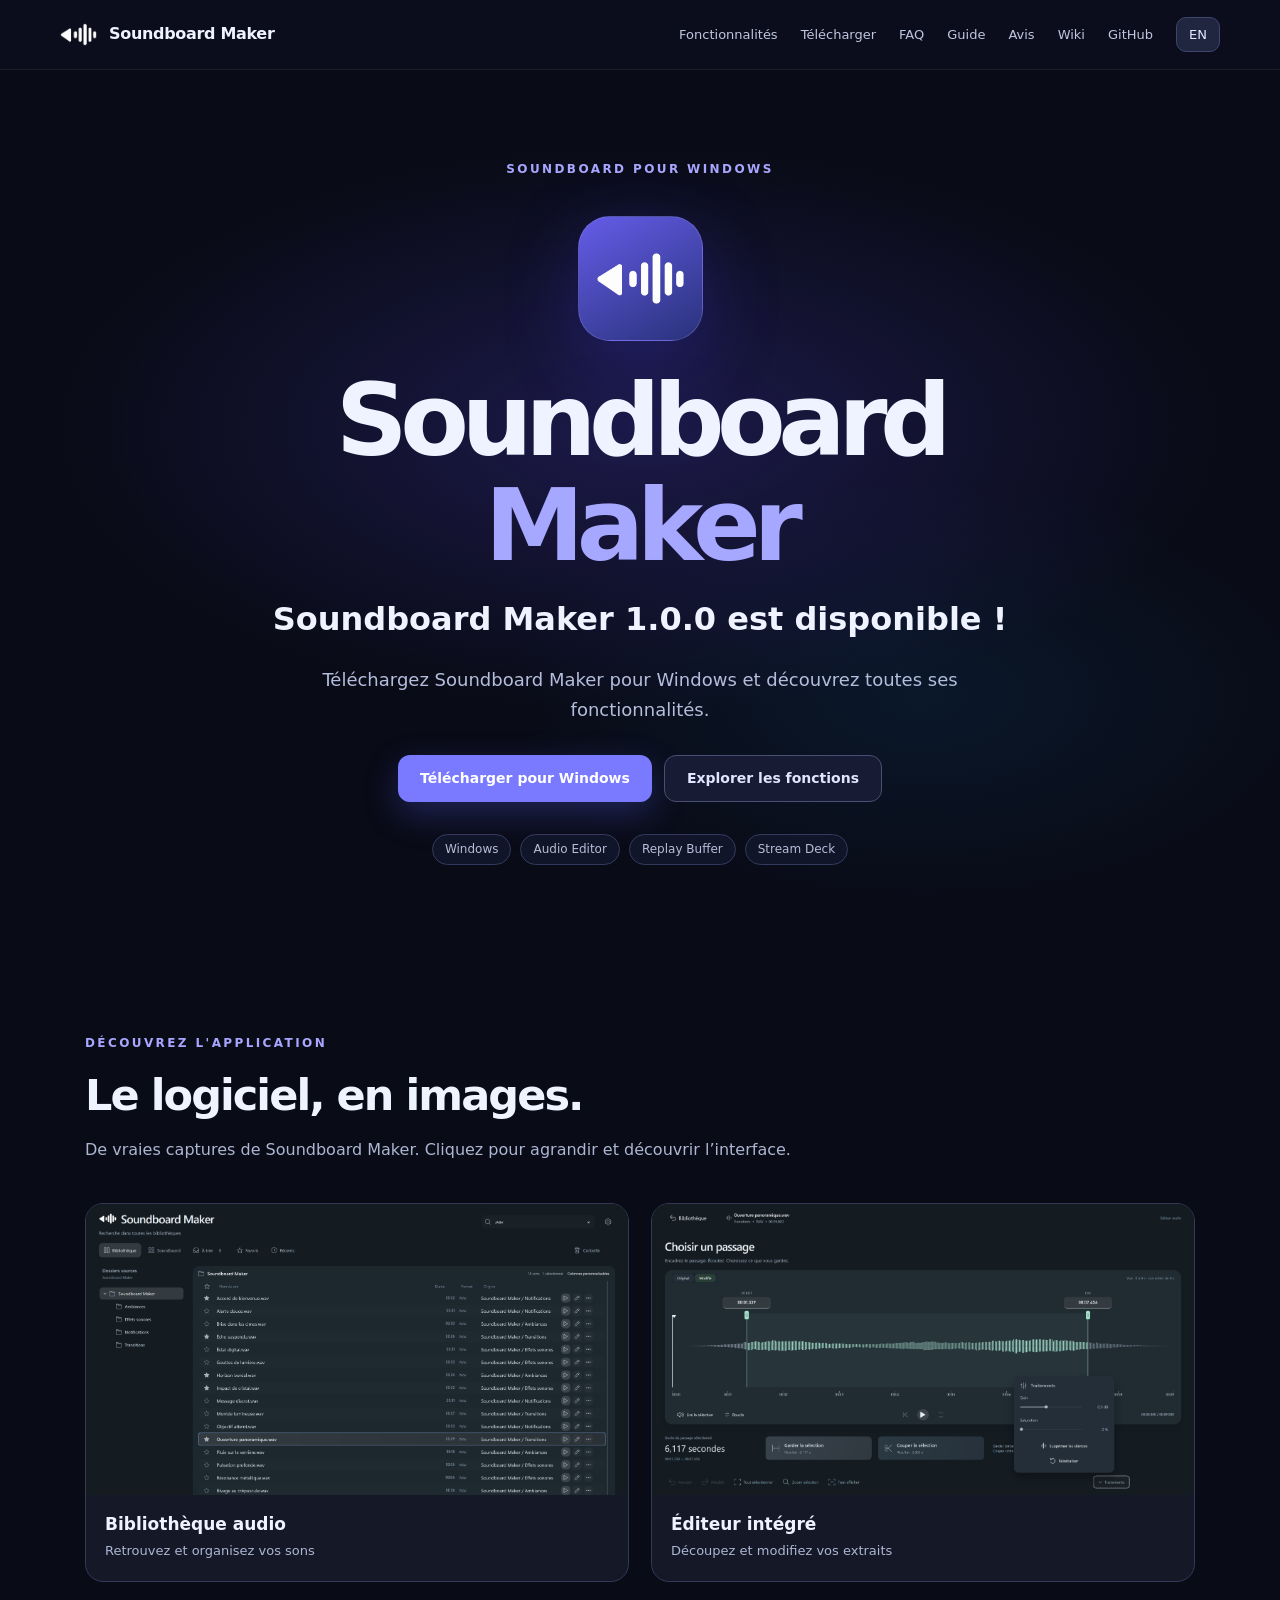
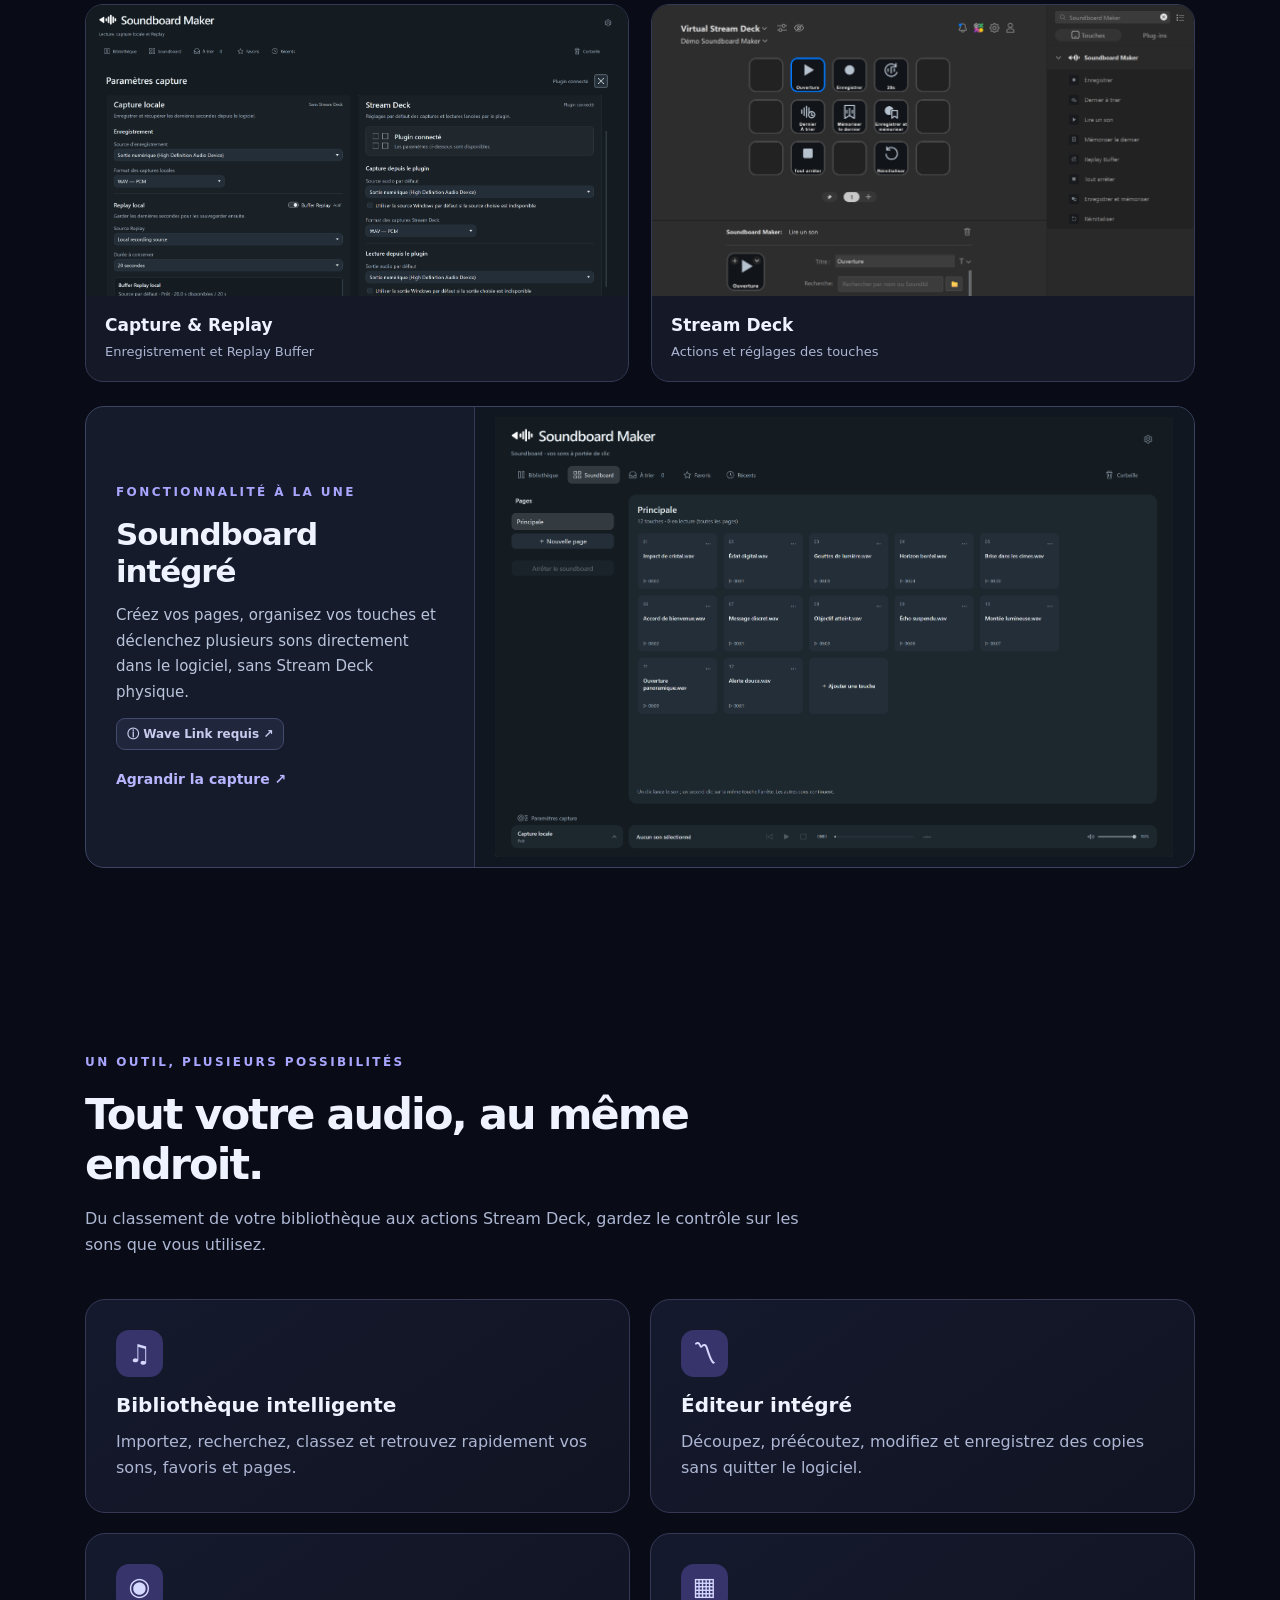
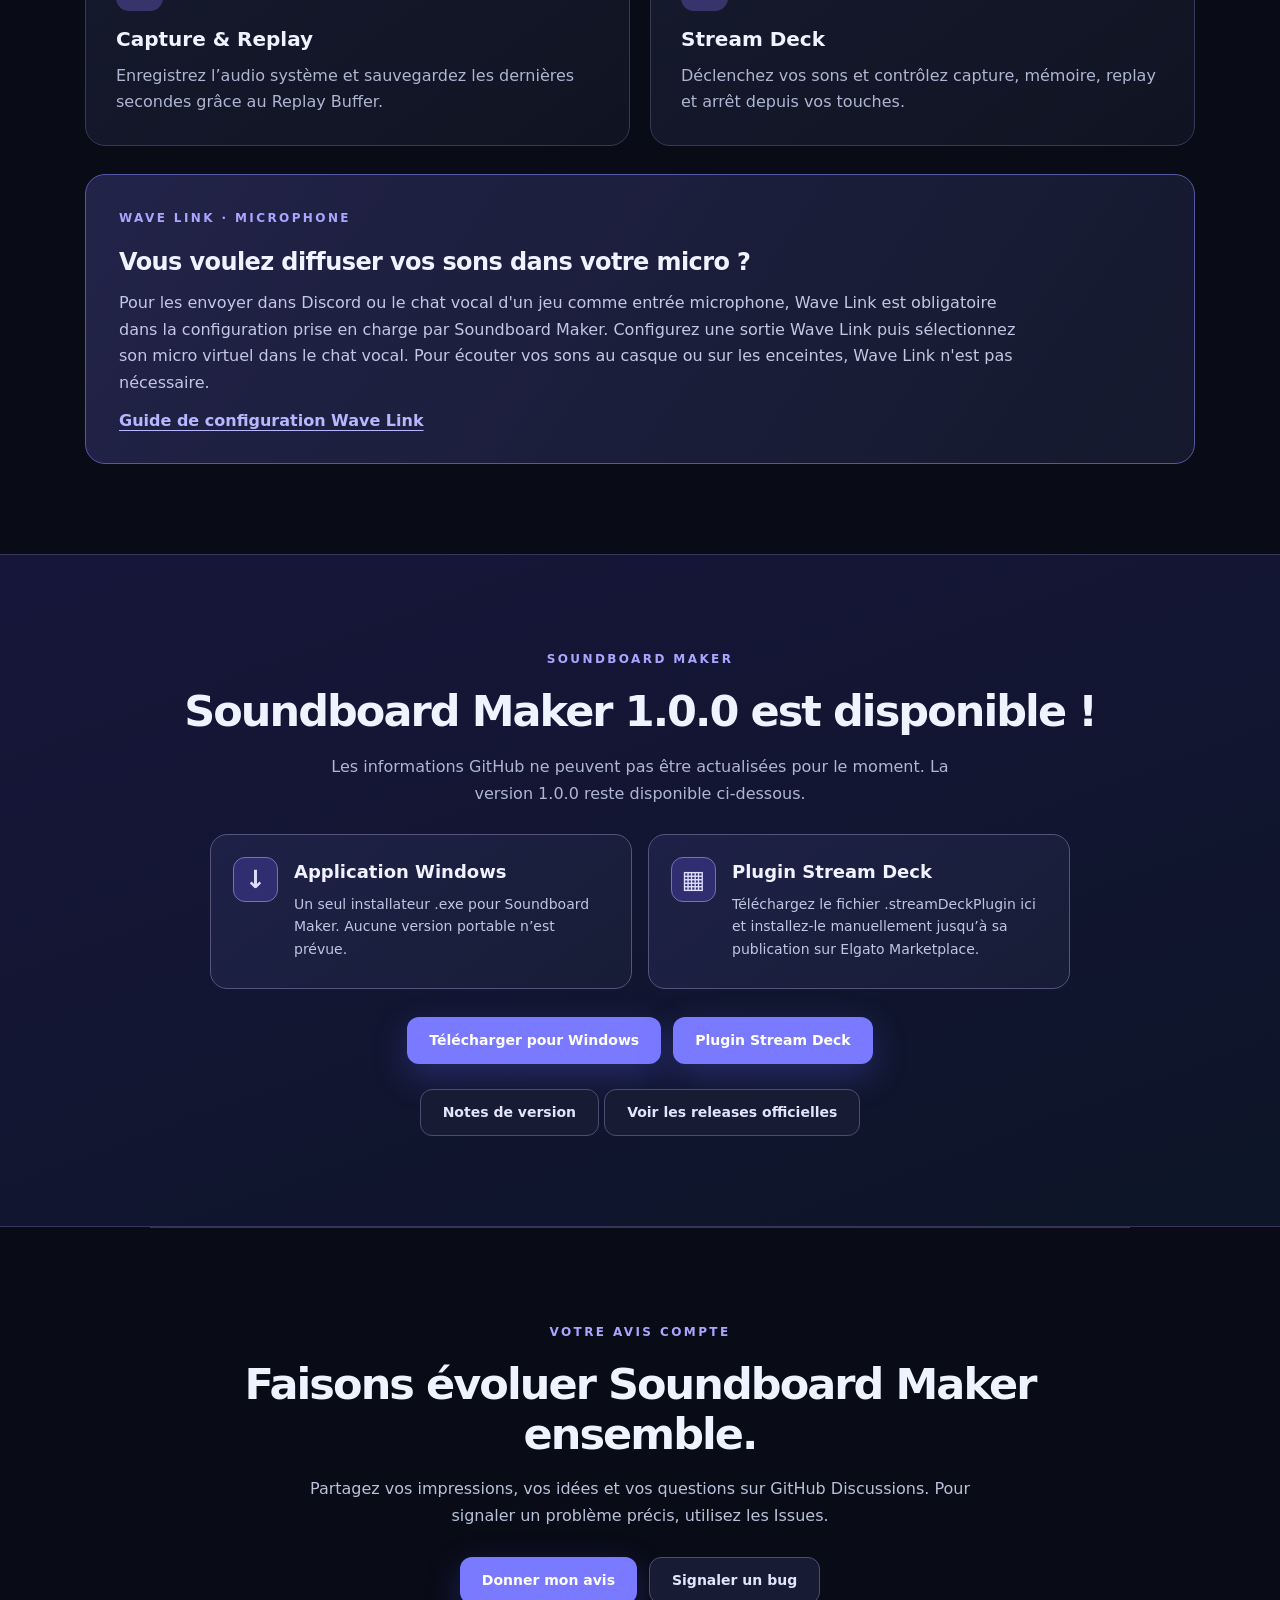
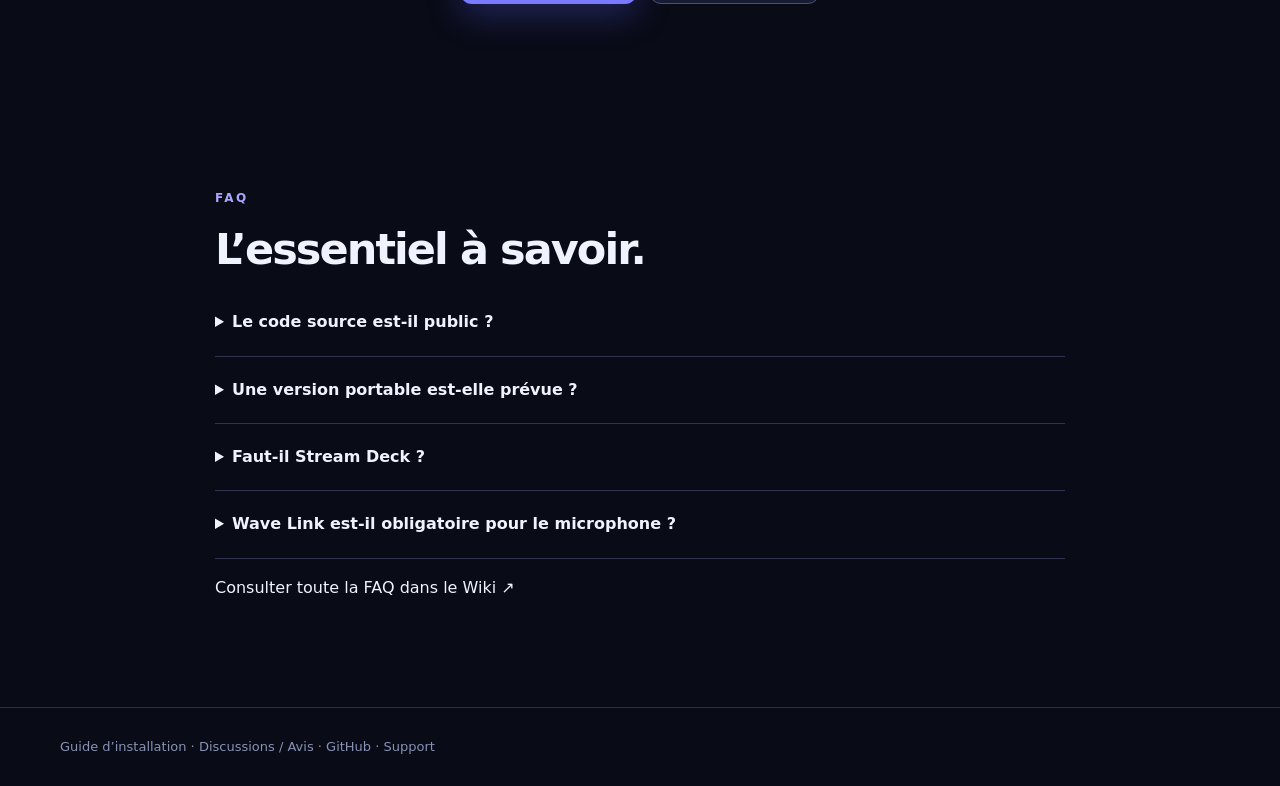
==== commit a9063dab: "Announce Soundboard Maker 1.0.0 with resilient tracked downloads" ====
--- a/docs/index.html
+++ b/docs/index.html
@@ -9,12 +9,19 @@
 <meta property="og:title" content="Soundboard Maker — Your sounds. Your control.">
 <meta property="og:description" content="Soundboard Maker : organisez, éditez, enregistrez et déclenchez vos sons sur Windows, avec intégration Stream Deck.">
 <meta property="og:url" content="https://sbmaker.fablitox.fr/">
-<meta name="twitter:card" content="summary">
+<meta property="og:image" content="https://sbmaker.fablitox.fr/assets/social-preview.png?v=20261030-1">
+<meta property="og:image:secure_url" content="https://sbmaker.fablitox.fr/assets/social-preview.png?v=20261030-1">
+<meta property="og:image:type" content="image/png">
+<meta property="og:image:width" content="1280">
+<meta property="og:image:height" content="640">
+<meta property="og:image:alt" content="Logo Soundboard Maker sur fond noir">
+<meta name="twitter:card" content="summary_large_image">
+<meta name="twitter:image" content="https://sbmaker.fablitox.fr/assets/social-preview.png?v=20261030-1">
 <meta name="twitter:title" content="Soundboard Maker — Your sounds. Your control.">
 <meta name="twitter:description" content="Soundboard Maker : organisez, éditez, enregistrez et déclenchez vos sons sur Windows, avec intégration Stream Deck.">
-<link rel="canonical" href="https://sbmaker.fablitox.fr/"><link rel="icon" href="assets/logo.png"><link rel="stylesheet" href="style.css?v=20261030-9"></head>
+<link rel="canonical" href="https://sbmaker.fablitox.fr/"><link rel="icon" href="assets/logo.png"><link rel="stylesheet" href="style.css?v=20261030-9"><script defer src="https://cloud.umami.is/script.js" data-website-id="fd426516-11d3-4d21-9e5f-0ff150baa547"></script></head>
 <body><header class="nav"><a class="brand" href="#top"><img src="assets/logo.png" alt=""> Soundboard Maker</a><nav><a href="#features" data-fr="Fonctionnalités" data-en="Features">Fonctionnalités</a><a href="#download" data-fr="Télécharger" data-en="Download">Télécharger</a><a href="#faq">FAQ</a><a href="https://github.com/Fablitox/SoundBoardMaker/wiki/Installation-FR" data-href-fr="https://github.com/Fablitox/SoundBoardMaker/wiki/Installation-FR" data-href-en="https://github.com/Fablitox/SoundBoardMaker/wiki/Installation-EN" target="_blank" rel="noopener" data-fr="Guide" data-en="Guide">Guide</a><a href="https://github.com/Fablitox/SoundBoardMaker/discussions" target="_blank" rel="noopener" data-fr="Avis" data-en="Feedback">Avis</a><a href="https://github.com/Fablitox/SoundBoardMaker/wiki/Accueil" data-href-fr="https://github.com/Fablitox/SoundBoardMaker/wiki/Accueil" data-href-en="https://github.com/Fablitox/SoundBoardMaker/wiki/Welcome-EN" target="_blank" rel="noopener">Wiki</a><a href="https://github.com/Fablitox/SoundBoardMaker" target="_blank" rel="noopener">GitHub</a><button id="language" aria-label="Switch language">EN</button></nav></header>
-<main id="top"><section class="hero"><div class="ambient"></div><div class="hero-body"><span class="eyebrow" data-fr="SOUNDBOARD POUR WINDOWS" data-en="SOUNDBOARD FOR WINDOWS">SOUNDBOARD POUR WINDOWS</span><div class="logomark"><img src="assets/logo.png" alt=""></div><h1>Soundboard <span>Maker</span></h1><p class="lead" data-fr="Vos sons. Votre contrôle." data-en="Your sounds. Your control.">Vos sons. Votre contrôle.</p><p class="sublead" data-fr="Organisez, éditez, enregistrez et déclenchez vos sons depuis une seule application Windows, avec intégration Stream Deck." data-en="Organize, edit, record and trigger audio from one Windows application, with Stream Deck integration.">Organisez, éditez, enregistrez et déclenchez vos sons depuis une seule application Windows, avec intégration Stream Deck.</p><div class="actions"><a href="#download" class="primary" data-fr="Découvrir la version 1.0" data-en="Explore version 1.0">Découvrir la version 1.0</a><a href="#features" class="secondary" data-fr="Explorer les fonctions" data-en="Explore features">Explorer les fonctions</a></div><div class="pills"><span>Windows</span><span>Audio Editor</span><span>Replay Buffer</span><span>Stream Deck</span></div></div></section>
+<main id="top"><section class="hero"><div class="ambient"></div><div class="hero-body"><span class="eyebrow" data-fr="SOUNDBOARD POUR WINDOWS" data-en="SOUNDBOARD FOR WINDOWS">SOUNDBOARD POUR WINDOWS</span><div class="logomark"><img src="assets/logo.png" alt=""></div><h1>Soundboard <span>Maker</span></h1><p id="hero-version" class="lead" data-fr="Soundboard Maker 1.0.0 est disponible !" data-en="Soundboard Maker 1.0.0 is now available!">Soundboard Maker 1.0.0 est disponible !</p><p class="sublead" data-fr="Téléchargez Soundboard Maker pour Windows et découvrez toutes ses fonctionnalités." data-en="Download Soundboard Maker for Windows and explore its features.">Téléchargez Soundboard Maker pour Windows et découvrez toutes ses fonctionnalités.</p><div class="actions"><a href="#download" class="primary" data-fr="Télécharger pour Windows" data-en="Download for Windows">Télécharger pour Windows</a><a href="#features" class="secondary" data-fr="Explorer les fonctions" data-en="Explore features">Explorer les fonctions</a></div><div class="pills"><span>Windows</span><span>Audio Editor</span><span>Replay Buffer</span><span>Stream Deck</span></div></div></section>
 <section class="section showcase" id="gallery">
 <div class="section-header"><span class="eyebrow" data-fr="DÉCOUVREZ L'APPLICATION" data-en="EXPLORE THE APPLICATION">DÉCOUVREZ L'APPLICATION</span>
 <h2 data-fr="Le logiciel, en images." data-en="See the app in action.">Le logiciel, en images.</h2>
@@ -43,7 +50,7 @@
 <article><div class="glyph">◉</div><h3>Capture & Replay</h3><p data-fr="Enregistrez l’audio système et sauvegardez les dernières secondes grâce au Replay Buffer." data-en="Record system audio and save the last seconds with Replay Buffer.">Enregistrez l’audio système et sauvegardez les dernières secondes grâce au Replay Buffer.</p></article>
 <article><div class="glyph">▦</div><h3>Stream Deck</h3><p data-fr="Déclenchez vos sons et contrôlez capture, mémoire, replay et arrêt depuis vos touches." data-en="Trigger sounds and control recording, memory, replay and stop from your keys.">Déclenchez vos sons et contrôlez capture, mémoire, replay et arrêt depuis vos touches.</p></article></div>
 <div class="mic-route"><span class="eyebrow">WAVE LINK · MICROPHONE</span><h3 data-fr="Vous voulez diffuser vos sons dans votre micro ?" data-en="Want to play sounds through your microphone?">Vous voulez diffuser vos sons dans votre micro ?</h3><p data-fr="Pour les envoyer dans Discord ou le chat vocal d'un jeu comme entrée microphone, Wave Link est obligatoire dans la configuration prise en charge par Soundboard Maker. Configurez une sortie Wave Link puis sélectionnez son micro virtuel dans le chat vocal. Pour écouter vos sons au casque ou sur les enceintes, Wave Link n'est pas nécessaire." data-en="To send sounds into Discord or in-game voice chat as microphone input, Wave Link is required in the setup supported by Soundboard Maker. Route audio through Wave Link and select its virtual microphone in voice chat. Wave Link is not needed for ordinary headphone or speaker playback.">Pour les envoyer dans Discord ou le chat vocal d'un jeu comme entrée microphone, Wave Link est obligatoire dans la configuration prise en charge par Soundboard Maker. Configurez une sortie Wave Link puis sélectionnez son micro virtuel dans le chat vocal. Pour écouter vos sons au casque ou sur les enceintes, Wave Link n'est pas nécessaire.</p><a href="https://github.com/Fablitox/SoundBoardMaker/wiki/Wave-Link-FR" data-href-fr="https://github.com/Fablitox/SoundBoardMaker/wiki/Wave-Link-FR" data-href-en="https://github.com/Fablitox/SoundBoardMaker/wiki/Wave-Link-EN" data-fr="Guide de configuration Wave Link" data-en="Wave Link setup guide">Guide de configuration Wave Link</a></div></section>
-<section class="section download" id="download"><span class="eyebrow">SOUNDBOARD MAKER 1.0</span><h2 data-fr="La prochaine étape commence ici." data-en="The next chapter starts here.">La prochaine étape commence ici.</h2><p id="release-status" data-fr="La version 1.0 est en préparation. Les téléchargements seront disponibles après sa publication." data-en="Version 1.0 is in preparation. Downloads will be available after release.">La version 1.0 est en préparation. Les téléchargements seront disponibles après sa publication.</p><div class="download-cards">
+<section class="section download" id="download"><span class="eyebrow">SOUNDBOARD MAKER</span><h2 id="release-heading" data-fr="Soundboard Maker 1.0.0 est disponible !" data-en="Soundboard Maker 1.0.0 is now available!">Soundboard Maker 1.0.0 est disponible !</h2><p id="release-status" data-fr="Téléchargez Soundboard Maker pour Windows et découvrez toutes ses fonctionnalités." data-en="Download Soundboard Maker for Windows and explore its features.">Téléchargez Soundboard Maker pour Windows et découvrez toutes ses fonctionnalités.</p><div class="download-cards">
   <div class="download-card"><div class="download-card-icon" aria-hidden="true">↓</div>
     <div><h3 data-fr="Application Windows" data-en="Windows application">Application Windows</h3>
     <p data-fr="Un seul installateur .exe pour Soundboard Maker. Aucune version portable n’est prévue." data-en="One .exe installer for Soundboard Maker. No portable version is planned.">Un seul installateur .exe pour Soundboard Maker. Aucune version portable n’est prévue.</p></div>
@@ -53,7 +60,7 @@
     <p data-fr="Téléchargez le fichier .streamDeckPlugin ici et installez-le manuellement jusqu’à sa publication sur Elgato Marketplace." data-en="Download the .streamDeckPlugin file here and install it manually until it is available on Elgato Marketplace.">Téléchargez le fichier .streamDeckPlugin ici et installez-le manuellement jusqu’à sa publication sur Elgato Marketplace.</p></div>
   </div>
 </div>
-<div id="downloads" class="downloads" hidden></div><a class="secondary" href="https://github.com/Fablitox/SoundBoardMaker/releases" target="_blank" rel="noopener" data-fr="Voir les releases officielles" data-en="View official releases">Voir les releases officielles</a></section>
+<div id="downloads" class="downloads"><a class="primary" href="https://github.com/Fablitox/SoundboardMaker/releases/download/1.0.0/SoundboardMaker-Setup-1.0.0.exe" data-umami-event="download-installer" data-fr="Télécharger pour Windows" data-en="Download for Windows">Télécharger pour Windows</a><a class="primary" href="https://github.com/Fablitox/SoundboardMaker/releases/download/1.0.0/com.soundboardmaker.streamdeck.streamDeckPlugin" data-umami-event="download-streamdeck-plugin" data-fr="Plugin Stream Deck" data-en="Stream Deck plugin">Plugin Stream Deck</a></div><a id="release-notes" class="secondary" href="https://github.com/Fablitox/SoundboardMaker/releases/tag/1.0.0" target="_blank" rel="noopener" data-fr="Notes de version" data-en="Release notes">Notes de version</a> <a class="secondary" href="https://github.com/Fablitox/SoundBoardMaker/releases" target="_blank" rel="noopener" data-fr="Voir les releases officielles" data-en="View official releases">Voir les releases officielles</a></section>
 <section class="section feedback-section" id="feedback">
   <span class="eyebrow" data-fr="VOTRE AVIS COMPTE" data-en="YOUR FEEDBACK MATTERS">VOTRE AVIS COMPTE</span>
   <h2 data-fr="Faisons évoluer Soundboard Maker ensemble." data-en="Help shape Soundboard Maker.">Faisons évoluer Soundboard Maker ensemble.</h2>
@@ -64,4 +71,4 @@
   </div>
 </section>
 <section class="section faq" id="faq"><span class="eyebrow">FAQ</span><h2 data-fr="L’essentiel à savoir." data-en="Good to know.">L’essentiel à savoir.</h2><details><summary data-fr="Le code source est-il public ?" data-en="Is the source code public?">Le code source est-il public ?</summary><p data-fr="Non. Ce site et le dépôt public distribuent le logiciel et sa documentation ; le développement reste privé." data-en="No. This site and public repository distribute the app and documentation; development stays private.">Non. Ce site et le dépôt public distribuent le logiciel et sa documentation ; le développement reste privé.</p></details><details><summary data-fr="Une version portable est-elle prévue ?" data-en="Is a portable version planned?">Une version portable est-elle prévue ?</summary><p data-fr="Non. La distribution prévue utilise un installateur Windows .exe." data-en="No. The planned distribution uses a Windows .exe installer.">Non. La distribution prévue utilise un installateur Windows .exe.</p></details><details><summary data-fr="Faut-il Stream Deck ?" data-en="Is Stream Deck required?">Faut-il Stream Deck ?</summary><p data-fr="Non pour les fonctions principales du logiciel. L’intégration aux touches demande le logiciel Elgato Stream Deck et notre plugin." data-en="Not for the main desktop features. Key integration requires Elgato Stream Deck software and our plugin.">Non pour les fonctions principales du logiciel. L’intégration aux touches demande le logiciel Elgato Stream Deck et notre plugin.</p></details><details><summary data-fr="Wave Link est-il obligatoire pour le microphone ?" data-en="Is Wave Link required for microphone input?">Wave Link est-il obligatoire pour le microphone ?</summary><p data-fr="Oui pour router les sons vers le micro virtuel dans le fonctionnement pris en charge. Non pour une simple lecture sur une sortie audio Windows." data-en="Yes for the supported virtual-microphone routing. No for normal playback through a Windows audio output.">Oui pour router les sons vers le micro virtuel dans le fonctionnement pris en charge. Non pour une simple lecture sur une sortie audio Windows.</p></details><p><a href="https://github.com/Fablitox/SoundBoardMaker/wiki/FAQ-FR" data-href-fr="https://github.com/Fablitox/SoundBoardMaker/wiki/FAQ-FR" data-href-en="https://github.com/Fablitox/SoundBoardMaker/wiki/FAQ-EN" data-fr="Consulter toute la FAQ dans le Wiki ↗" data-en="Read the full FAQ in the Wiki ↗">Consulter toute la FAQ dans le Wiki ↗</a></p></section></main>
-<footer><span>© 2026 Soundboard Maker</span><span><a href="https://github.com/Fablitox/SoundBoardMaker/wiki/Installation-FR" data-href-fr="https://github.com/Fablitox/SoundBoardMaker/wiki/Installation-FR" data-href-en="https://github.com/Fablitox/SoundBoardMaker/wiki/Installation-EN" data-fr="Guide d’installation" data-en="Installation guide">Guide d’installation</a> · <a href="https://github.com/Fablitox/SoundBoardMaker/discussions" data-fr="Discussions / Avis" data-en="Discussions / Feedback">Discussions / Avis</a> · <a href="https://github.com/Fablitox/SoundBoardMaker">GitHub</a> · <a href="https://github.com/Fablitox/SoundBoardMaker/wiki/Assistance-FR" data-href-fr="https://github.com/Fablitox/SoundBoardMaker/wiki/Assistance-FR" data-href-en="https://github.com/Fablitox/SoundBoardMaker/wiki/Support-EN">Support</a></span></footer><script src="app.js?v=20261030-wiki"></script></body></html>
+<footer><span><a href="https://github.com/Fablitox/SoundBoardMaker/wiki/Installation-FR" data-href-fr="https://github.com/Fablitox/SoundBoardMaker/wiki/Installation-FR" data-href-en="https://github.com/Fablitox/SoundBoardMaker/wiki/Installation-EN" data-fr="Guide d’installation" data-en="Installation guide">Guide d’installation</a> · <a href="https://github.com/Fablitox/SoundBoardMaker/discussions" data-fr="Discussions / Avis" data-en="Discussions / Feedback">Discussions / Avis</a> · <a href="https://github.com/Fablitox/SoundBoardMaker">GitHub</a> · <a href="https://github.com/Fablitox/SoundBoardMaker/wiki/Assistance-FR" data-href-fr="https://github.com/Fablitox/SoundBoardMaker/wiki/Assistance-FR" data-href-en="https://github.com/Fablitox/SoundBoardMaker/wiki/Support-EN">Support</a></span></footer><script src="app.js?v=20261031-release100"></script></body></html>
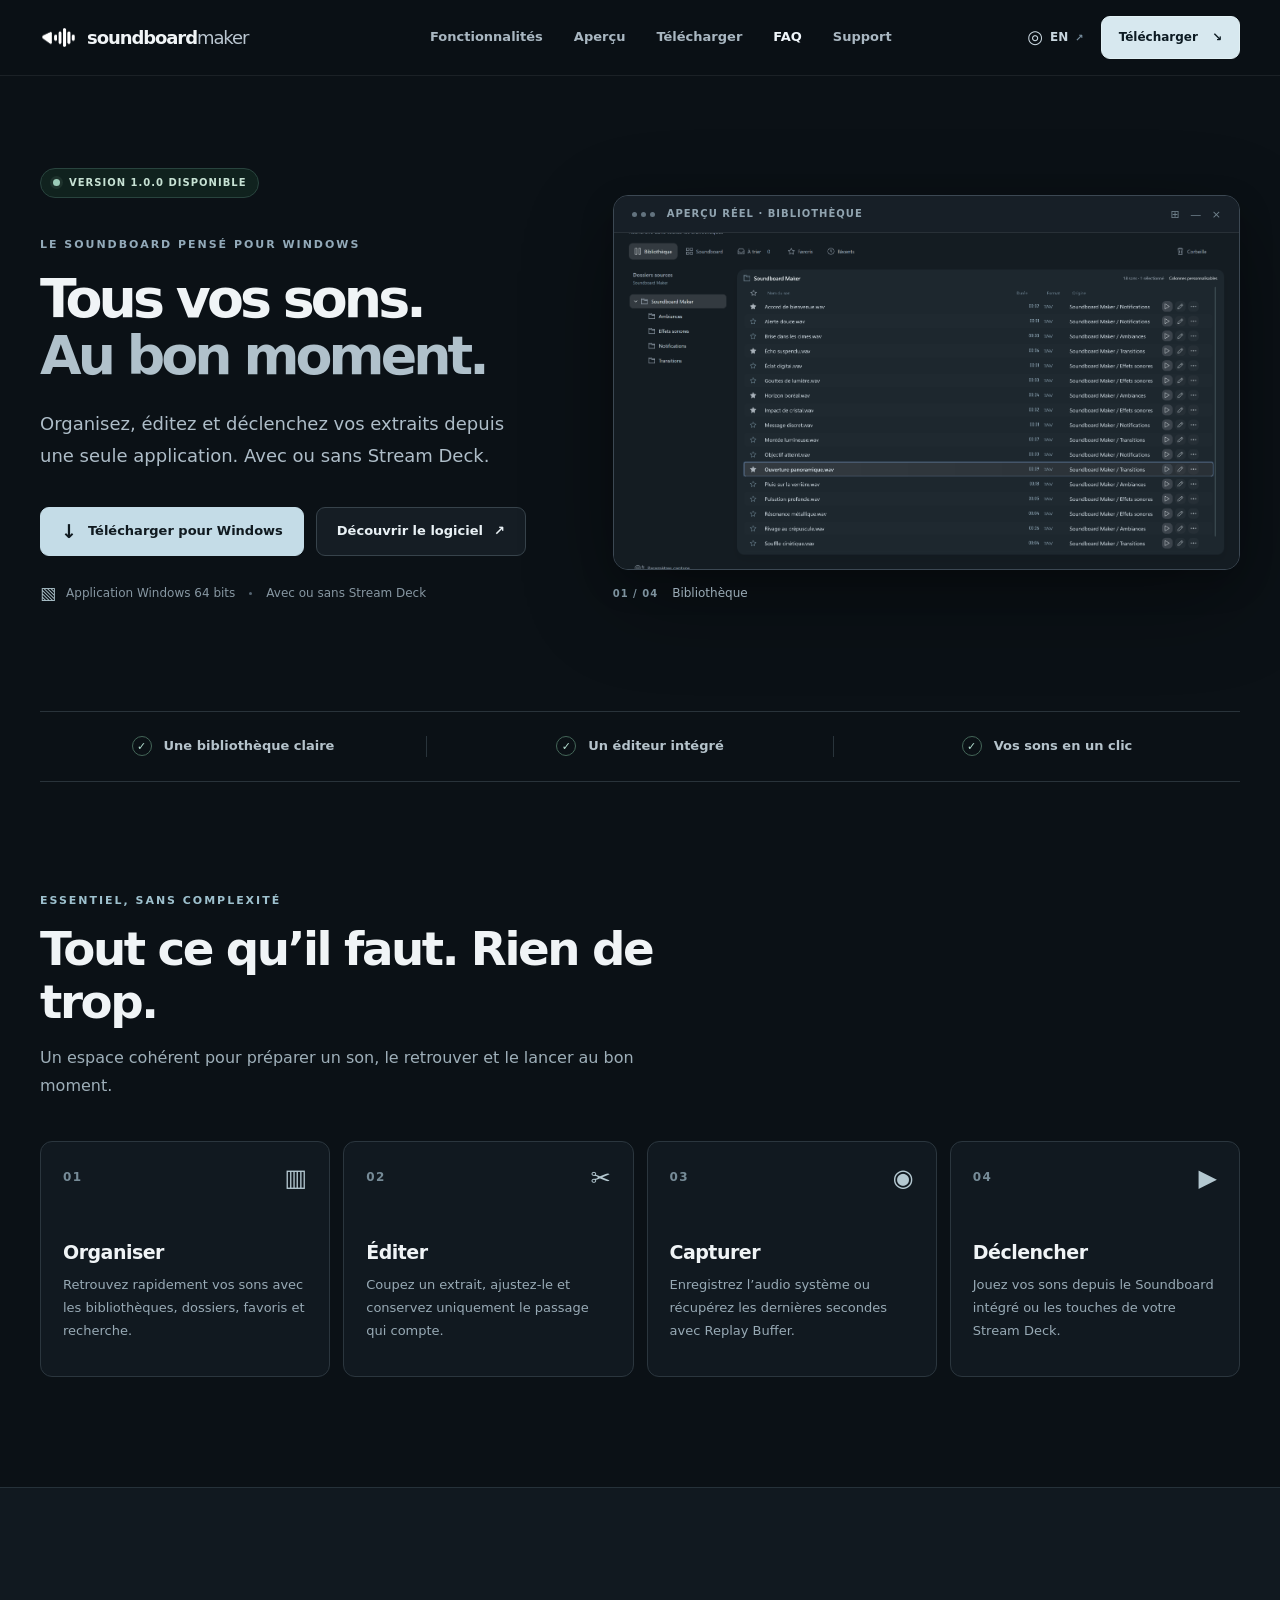
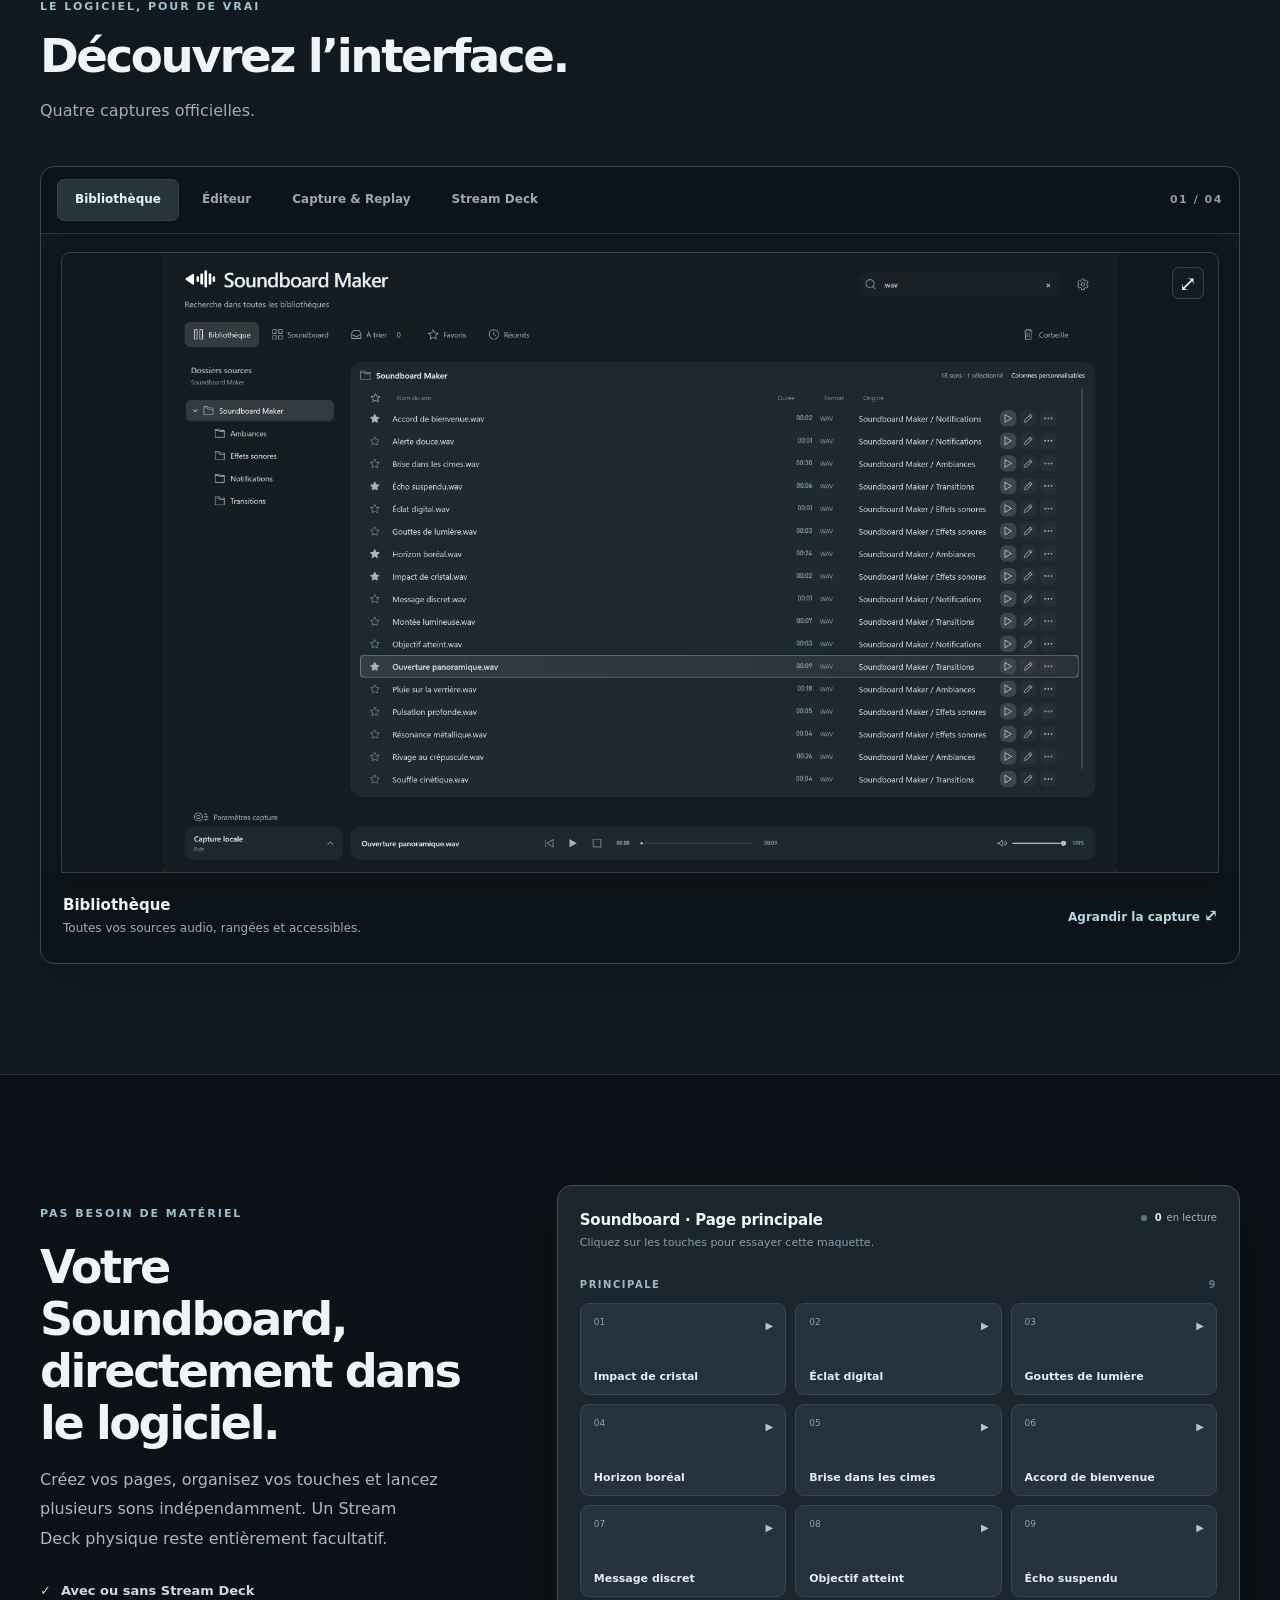
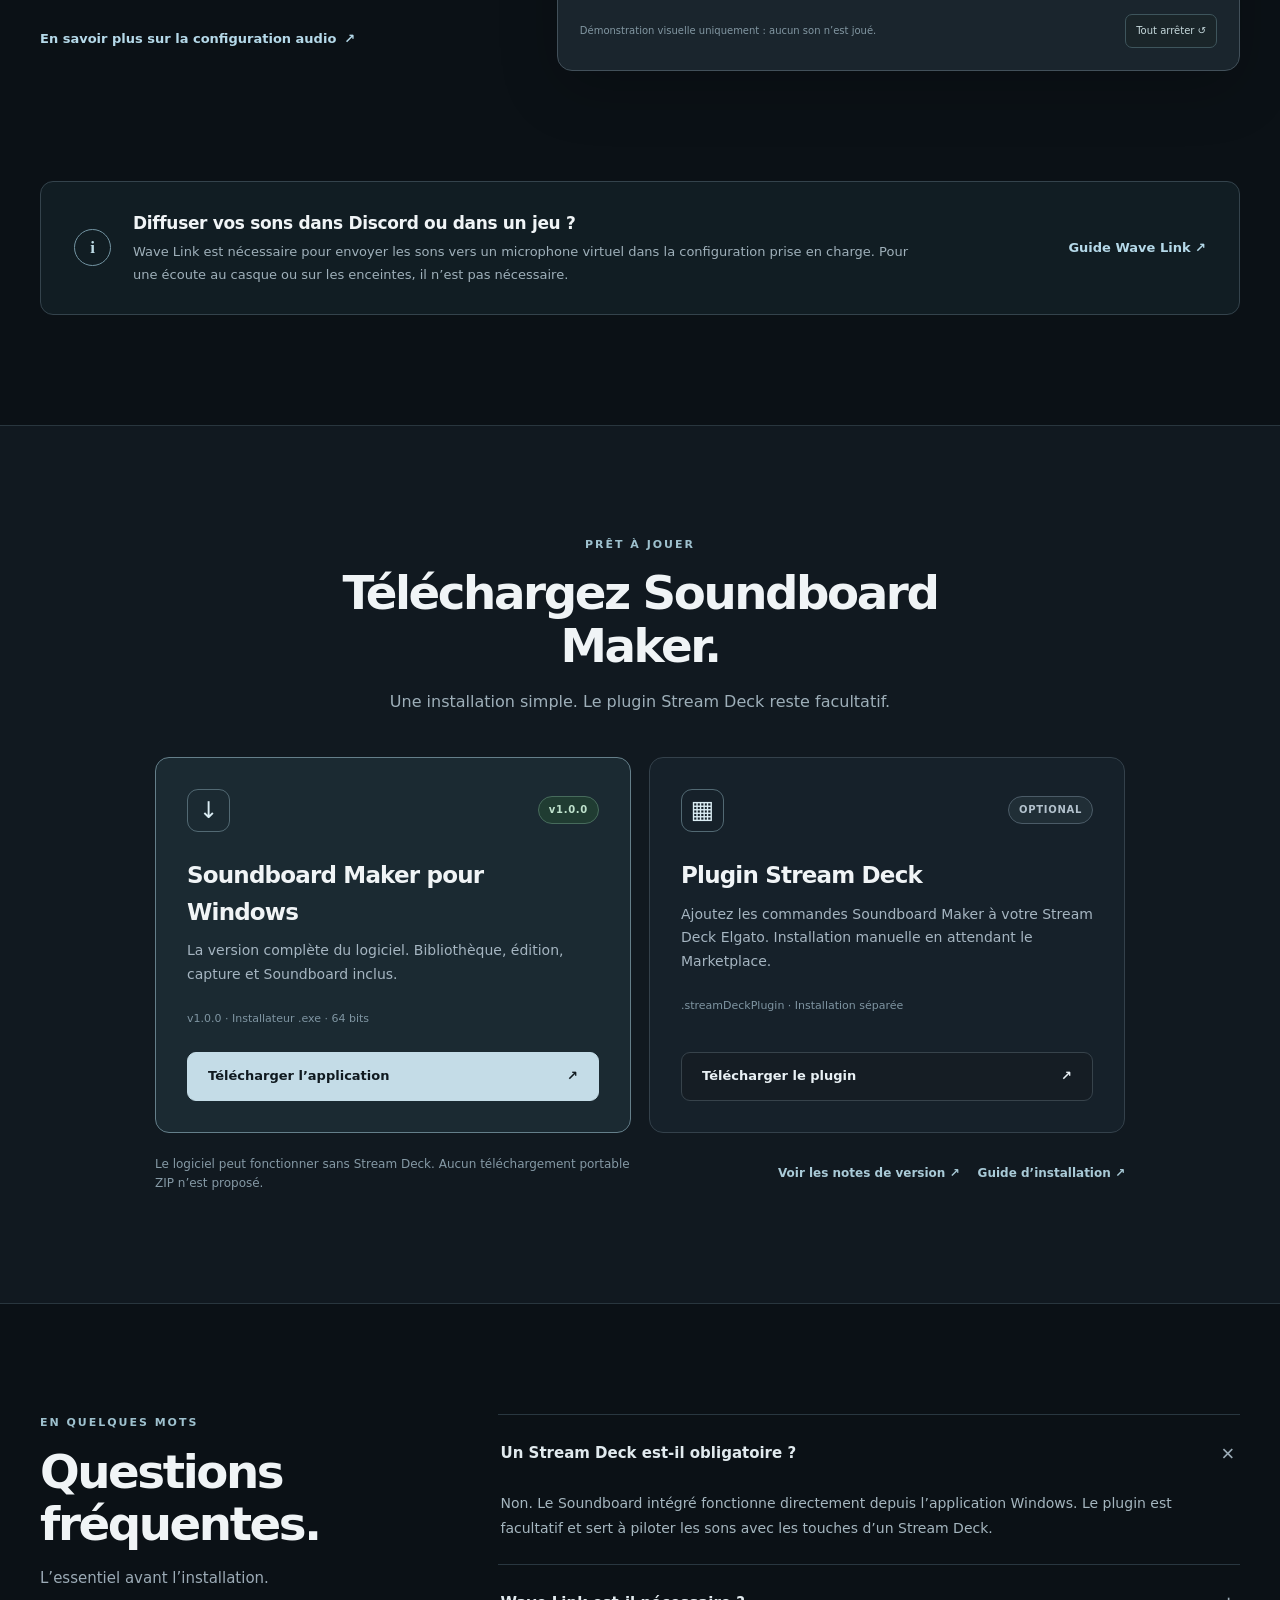
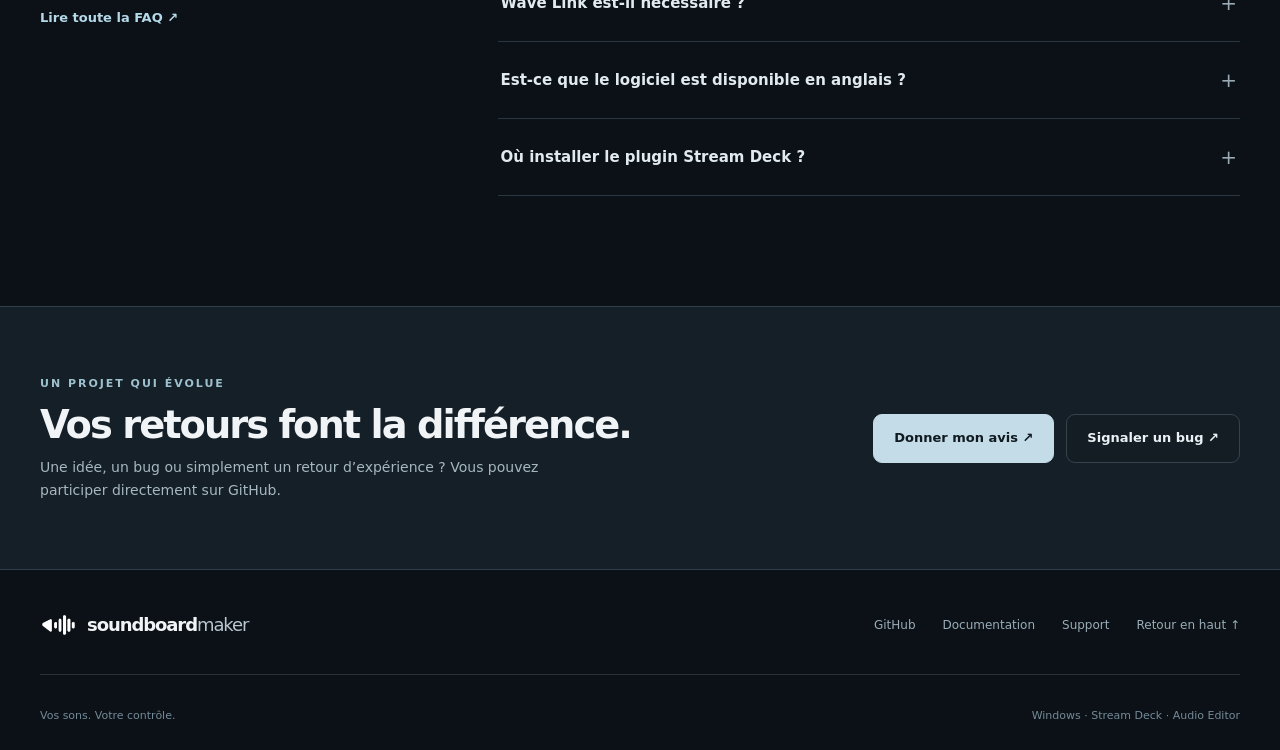
==== commit 02188ca3: "Publish approved streamlined FR/EN site with original screenshots" ====
--- a/docs/index.html
+++ b/docs/index.html
@@ -1,74 +1,153 @@
-<!doctype html>
-<html lang="fr"><head><meta charset="utf-8"><meta name="viewport" content="width=device-width,initial-scale=1">
-<meta name="theme-color" content="#101327"><meta name="description" content="Soundboard Maker : organisez, éditez, enregistrez et déclenchez vos sons sur Windows, avec intégration Stream Deck.">
-<title>Soundboard Maker — Your sounds. Your control.</title>
-<meta property="og:type" content="website">
-<meta property="og:site_name" content="Soundboard Maker">
-<meta property="og:locale" content="fr_FR">
-<meta property="og:locale:alternate" content="en_US">
-<meta property="og:title" content="Soundboard Maker — Your sounds. Your control.">
-<meta property="og:description" content="Soundboard Maker : organisez, éditez, enregistrez et déclenchez vos sons sur Windows, avec intégration Stream Deck.">
-<meta property="og:url" content="https://sbmaker.fablitox.fr/">
-<meta property="og:image" content="https://sbmaker.fablitox.fr/assets/social-preview.png?v=20261030-1">
-<meta property="og:image:secure_url" content="https://sbmaker.fablitox.fr/assets/social-preview.png?v=20261030-1">
-<meta property="og:image:type" content="image/png">
-<meta property="og:image:width" content="1280">
-<meta property="og:image:height" content="640">
-<meta property="og:image:alt" content="Logo Soundboard Maker sur fond noir">
-<meta name="twitter:card" content="summary_large_image">
-<meta name="twitter:image" content="https://sbmaker.fablitox.fr/assets/social-preview.png?v=20261030-1">
-<meta name="twitter:title" content="Soundboard Maker — Your sounds. Your control.">
-<meta name="twitter:description" content="Soundboard Maker : organisez, éditez, enregistrez et déclenchez vos sons sur Windows, avec intégration Stream Deck.">
-<link rel="canonical" href="https://sbmaker.fablitox.fr/"><link rel="icon" href="assets/logo.png"><link rel="stylesheet" href="style.css?v=20261030-9"><script defer src="https://cloud.umami.is/script.js" data-website-id="fd426516-11d3-4d21-9e5f-0ff150baa547"></script></head>
-<body><header class="nav"><a class="brand" href="#top"><img src="assets/logo.png" alt=""> Soundboard Maker</a><nav><a href="#features" data-fr="Fonctionnalités" data-en="Features">Fonctionnalités</a><a href="#download" data-fr="Télécharger" data-en="Download">Télécharger</a><a href="#faq">FAQ</a><a href="https://github.com/Fablitox/SoundBoardMaker/wiki/Installation-FR" data-href-fr="https://github.com/Fablitox/SoundBoardMaker/wiki/Installation-FR" data-href-en="https://github.com/Fablitox/SoundBoardMaker/wiki/Installation-EN" target="_blank" rel="noopener" data-fr="Guide" data-en="Guide">Guide</a><a href="https://github.com/Fablitox/SoundBoardMaker/discussions" target="_blank" rel="noopener" data-fr="Avis" data-en="Feedback">Avis</a><a href="https://github.com/Fablitox/SoundBoardMaker/wiki/Accueil" data-href-fr="https://github.com/Fablitox/SoundBoardMaker/wiki/Accueil" data-href-en="https://github.com/Fablitox/SoundBoardMaker/wiki/Welcome-EN" target="_blank" rel="noopener">Wiki</a><a href="https://github.com/Fablitox/SoundBoardMaker" target="_blank" rel="noopener">GitHub</a><button id="language" aria-label="Switch language">EN</button></nav></header>
-<main id="top"><section class="hero"><div class="ambient"></div><div class="hero-body"><span class="eyebrow" data-fr="SOUNDBOARD POUR WINDOWS" data-en="SOUNDBOARD FOR WINDOWS">SOUNDBOARD POUR WINDOWS</span><div class="logomark"><img src="assets/logo.png" alt=""></div><h1>Soundboard <span>Maker</span></h1><p id="hero-version" class="lead" data-fr="Soundboard Maker 1.0.0 est disponible !" data-en="Soundboard Maker 1.0.0 is now available!">Soundboard Maker 1.0.0 est disponible !</p><p class="sublead" data-fr="Téléchargez Soundboard Maker pour Windows et découvrez toutes ses fonctionnalités." data-en="Download Soundboard Maker for Windows and explore its features.">Téléchargez Soundboard Maker pour Windows et découvrez toutes ses fonctionnalités.</p><div class="actions"><a href="#download" class="primary" data-fr="Télécharger pour Windows" data-en="Download for Windows">Télécharger pour Windows</a><a href="#features" class="secondary" data-fr="Explorer les fonctions" data-en="Explore features">Explorer les fonctions</a></div><div class="pills"><span>Windows</span><span>Audio Editor</span><span>Replay Buffer</span><span>Stream Deck</span></div></div></section>
-<section class="section showcase" id="gallery">
-<div class="section-header"><span class="eyebrow" data-fr="DÉCOUVREZ L'APPLICATION" data-en="EXPLORE THE APPLICATION">DÉCOUVREZ L'APPLICATION</span>
-<h2 data-fr="Le logiciel, en images." data-en="See the app in action.">Le logiciel, en images.</h2>
-<p data-fr="De vraies captures de Soundboard Maker. Cliquez pour agrandir et découvrir l’interface." data-en="Real screenshots of Soundboard Maker. Select a preview to see the full interface.">De vraies captures de Soundboard Maker. Cliquez pour agrandir et découvrir l’interface.</p></div>
-<div class="shot-grid">
-<button type="button" class="shot-card" data-shot-open="Bibliotheque"><span class="shot-image"><img data-shot="Bibliotheque" src="screenshots/Bibliotheque_FR.png?v=20261030-2" alt="Capture réelle Soundboard Maker" loading="lazy" decoding="async"></span><span class="shot-details"><strong data-fr="Bibliothèque audio" data-en="Sound library">Bibliothèque audio</strong><small data-fr="Retrouvez et organisez vos sons" data-en="Find and organize your sounds">Retrouvez et organisez vos sons</small></span></button>
-<button type="button" class="shot-card" data-shot-open="Editeur"><span class="shot-image"><img data-shot="Editeur" src="screenshots/Editeur_FR.png?v=20261030-2" alt="Capture réelle Soundboard Maker" loading="lazy" decoding="async"></span><span class="shot-details"><strong data-fr="Éditeur intégré" data-en="Built-in editor">Éditeur intégré</strong><small data-fr="Découpez et modifiez vos extraits" data-en="Trim and shape audio clips">Découpez et modifiez vos extraits</small></span></button>
-<button type="button" class="shot-card" data-shot-open="Capture_Replay"><span class="shot-image"><img data-shot="Capture_Replay" src="screenshots/Capture_Replay_FR.png?v=20261030-2" alt="Capture réelle Soundboard Maker" loading="lazy" decoding="async"></span><span class="shot-details"><strong>Capture &amp; Replay</strong><small data-fr="Enregistrement et Replay Buffer" data-en="Recording and Replay Buffer">Enregistrement et Replay Buffer</small></span></button>
-<button type="button" class="shot-card" data-shot-open="StreamDeck"><span class="shot-image"><img data-shot="StreamDeck" src="screenshots/StreamDeck_FR.png?v=20261030-2" alt="Capture réelle Soundboard Maker" loading="lazy" decoding="async"></span><span class="shot-details"><strong>Stream Deck</strong><small data-fr="Actions et réglages des touches" data-en="Actions and key settings">Actions et réglages des touches</small></span></button>
-</div>
-<div class="featured-shot">
-  <div class="featured-copy">
-    <span class="eyebrow" data-fr="FONCTIONNALITÉ À LA UNE" data-en="FEATURE SPOTLIGHT">FONCTIONNALITÉ À LA UNE</span>
-    <strong data-fr="Soundboard intégré" data-en="Built-in Soundboard">Soundboard intégré</strong>
-    <span class="featured-description" data-fr="Créez vos pages, organisez vos touches et déclenchez plusieurs sons directement dans le logiciel, sans Stream Deck physique." data-en="Create pages, organize your keys and trigger multiple sounds directly in the app, with no physical Stream Deck required.">Créez vos pages, organisez vos touches et déclenchez plusieurs sons directement dans le logiciel, sans Stream Deck physique.</span>
-    <a class="featured-wave-link" href="https://github.com/Fablitox/SoundBoardMaker/wiki/Wave-Link-FR" data-href-fr="https://github.com/Fablitox/SoundBoardMaker/wiki/Wave-Link-FR" data-href-en="https://github.com/Fablitox/SoundBoardMaker/wiki/Wave-Link-EN" target="_blank" rel="noopener" data-fr="ⓘ Wave Link requis ↗" data-en="ⓘ Wave Link required ↗">ⓘ Wave Link requis ↗</a>
-    <button type="button" class="featured-view" data-shot-open="Soundboard" data-fr="Agrandir la capture ↗" data-en="View full-size screenshot ↗">Agrandir la capture ↗</button>
-  </div>
-  <button type="button" class="featured-media" data-shot-open="Soundboard" aria-label="Agrandir la capture du Soundboard intégré"><img data-shot="Soundboard" src="screenshots/Soundboard_FR.png?v=20261030-8" loading="lazy" decoding="async" alt="Soundboard intégré de Soundboard Maker"></button>
-</div>
-</section>
-<dialog class="shot-dialog" id="shot-dialog" aria-label="Soundboard Maker screenshot"><div class="shot-dialog-head"><strong id="shot-dialog-title">Soundboard Maker</strong><button type="button" id="shot-dialog-close" aria-label="Close">✕</button></div><img id="shot-dialog-image" alt=""><p id="shot-dialog-caption"></p></dialog>
-<section class="section" id="features"><div class="section-header"><span class="eyebrow" data-fr="UN OUTIL, PLUSIEURS POSSIBILITÉS" data-en="ONE APP, MORE CONTROL">UN OUTIL, PLUSIEURS POSSIBILITÉS</span><h2 data-fr="Tout votre audio, au même endroit." data-en="All your audio, in one place.">Tout votre audio, au même endroit.</h2><p data-fr="Du classement de votre bibliothèque aux actions Stream Deck, gardez le contrôle sur les sons que vous utilisez." data-en="From organizing your library to triggering Stream Deck actions, stay in control of your sounds.">Du classement de votre bibliothèque aux actions Stream Deck, gardez le contrôle sur les sons que vous utilisez.</p></div>
-<div class="features"><article><div class="glyph">♫</div><h3 data-fr="Bibliothèque intelligente" data-en="Organized library">Bibliothèque intelligente</h3><p data-fr="Importez, recherchez, classez et retrouvez rapidement vos sons, favoris et pages." data-en="Import, search, organize and quickly find your sounds, favorites and pages.">Importez, recherchez, classez et retrouvez rapidement vos sons, favoris et pages.</p></article>
-<article><div class="glyph">〽</div><h3 data-fr="Éditeur intégré" data-en="Built-in audio editor">Éditeur intégré</h3><p data-fr="Découpez, préécoutez, modifiez et enregistrez des copies sans quitter le logiciel." data-en="Trim, preview, edit and save copies without leaving the app.">Découpez, préécoutez, modifiez et enregistrez des copies sans quitter le logiciel.</p></article>
-<article><div class="glyph">◉</div><h3>Capture & Replay</h3><p data-fr="Enregistrez l’audio système et sauvegardez les dernières secondes grâce au Replay Buffer." data-en="Record system audio and save the last seconds with Replay Buffer.">Enregistrez l’audio système et sauvegardez les dernières secondes grâce au Replay Buffer.</p></article>
-<article><div class="glyph">▦</div><h3>Stream Deck</h3><p data-fr="Déclenchez vos sons et contrôlez capture, mémoire, replay et arrêt depuis vos touches." data-en="Trigger sounds and control recording, memory, replay and stop from your keys.">Déclenchez vos sons et contrôlez capture, mémoire, replay et arrêt depuis vos touches.</p></article></div>
-<div class="mic-route"><span class="eyebrow">WAVE LINK · MICROPHONE</span><h3 data-fr="Vous voulez diffuser vos sons dans votre micro ?" data-en="Want to play sounds through your microphone?">Vous voulez diffuser vos sons dans votre micro ?</h3><p data-fr="Pour les envoyer dans Discord ou le chat vocal d'un jeu comme entrée microphone, Wave Link est obligatoire dans la configuration prise en charge par Soundboard Maker. Configurez une sortie Wave Link puis sélectionnez son micro virtuel dans le chat vocal. Pour écouter vos sons au casque ou sur les enceintes, Wave Link n'est pas nécessaire." data-en="To send sounds into Discord or in-game voice chat as microphone input, Wave Link is required in the setup supported by Soundboard Maker. Route audio through Wave Link and select its virtual microphone in voice chat. Wave Link is not needed for ordinary headphone or speaker playback.">Pour les envoyer dans Discord ou le chat vocal d'un jeu comme entrée microphone, Wave Link est obligatoire dans la configuration prise en charge par Soundboard Maker. Configurez une sortie Wave Link puis sélectionnez son micro virtuel dans le chat vocal. Pour écouter vos sons au casque ou sur les enceintes, Wave Link n'est pas nécessaire.</p><a href="https://github.com/Fablitox/SoundBoardMaker/wiki/Wave-Link-FR" data-href-fr="https://github.com/Fablitox/SoundBoardMaker/wiki/Wave-Link-FR" data-href-en="https://github.com/Fablitox/SoundBoardMaker/wiki/Wave-Link-EN" data-fr="Guide de configuration Wave Link" data-en="Wave Link setup guide">Guide de configuration Wave Link</a></div></section>
-<section class="section download" id="download"><span class="eyebrow">SOUNDBOARD MAKER</span><h2 id="release-heading" data-fr="Soundboard Maker 1.0.0 est disponible !" data-en="Soundboard Maker 1.0.0 is now available!">Soundboard Maker 1.0.0 est disponible !</h2><p id="release-status" data-fr="Téléchargez Soundboard Maker pour Windows et découvrez toutes ses fonctionnalités." data-en="Download Soundboard Maker for Windows and explore its features.">Téléchargez Soundboard Maker pour Windows et découvrez toutes ses fonctionnalités.</p><div class="download-cards">
-  <div class="download-card"><div class="download-card-icon" aria-hidden="true">↓</div>
-    <div><h3 data-fr="Application Windows" data-en="Windows application">Application Windows</h3>
-    <p data-fr="Un seul installateur .exe pour Soundboard Maker. Aucune version portable n’est prévue." data-en="One .exe installer for Soundboard Maker. No portable version is planned.">Un seul installateur .exe pour Soundboard Maker. Aucune version portable n’est prévue.</p></div>
-  </div>
-  <div class="download-card"><div class="download-card-icon" aria-hidden="true">▦</div>
-    <div><h3 data-fr="Plugin Stream Deck" data-en="Stream Deck plugin">Plugin Stream Deck</h3>
-    <p data-fr="Téléchargez le fichier .streamDeckPlugin ici et installez-le manuellement jusqu’à sa publication sur Elgato Marketplace." data-en="Download the .streamDeckPlugin file here and install it manually until it is available on Elgato Marketplace.">Téléchargez le fichier .streamDeckPlugin ici et installez-le manuellement jusqu’à sa publication sur Elgato Marketplace.</p></div>
-  </div>
-</div>
-<div id="downloads" class="downloads"><a class="primary" href="https://github.com/Fablitox/SoundboardMaker/releases/download/1.0.0/SoundboardMaker-Setup-1.0.0.exe" data-umami-event="download-installer" data-fr="Télécharger pour Windows" data-en="Download for Windows">Télécharger pour Windows</a><a class="primary" href="https://github.com/Fablitox/SoundboardMaker/releases/download/1.0.0/com.soundboardmaker.streamdeck.streamDeckPlugin" data-umami-event="download-streamdeck-plugin" data-fr="Plugin Stream Deck" data-en="Stream Deck plugin">Plugin Stream Deck</a></div><a id="release-notes" class="secondary" href="https://github.com/Fablitox/SoundboardMaker/releases/tag/1.0.0" target="_blank" rel="noopener" data-fr="Notes de version" data-en="Release notes">Notes de version</a> <a class="secondary" href="https://github.com/Fablitox/SoundBoardMaker/releases" target="_blank" rel="noopener" data-fr="Voir les releases officielles" data-en="View official releases">Voir les releases officielles</a></section>
-<section class="section feedback-section" id="feedback">
-  <span class="eyebrow" data-fr="VOTRE AVIS COMPTE" data-en="YOUR FEEDBACK MATTERS">VOTRE AVIS COMPTE</span>
-  <h2 data-fr="Faisons évoluer Soundboard Maker ensemble." data-en="Help shape Soundboard Maker.">Faisons évoluer Soundboard Maker ensemble.</h2>
-  <p data-fr="Partagez vos impressions, vos idées et vos questions sur GitHub Discussions. Pour signaler un problème précis, utilisez les Issues." data-en="Share your thoughts, ideas and questions in GitHub Discussions. For specific bugs, use GitHub Issues.">Partagez vos impressions, vos idées et vos questions sur GitHub Discussions. Pour signaler un problème précis, utilisez les Issues.</p>
-  <div class="actions">
-    <a class="primary" href="https://github.com/Fablitox/SoundBoardMaker/discussions" target="_blank" rel="noopener" data-fr="Donner mon avis" data-en="Share feedback">Donner mon avis</a>
-    <a class="secondary" href="https://github.com/Fablitox/SoundBoardMaker/issues/new/choose" target="_blank" rel="noopener" data-fr="Signaler un bug" data-en="Report a bug">Signaler un bug</a>
-  </div>
-</section>
-<section class="section faq" id="faq"><span class="eyebrow">FAQ</span><h2 data-fr="L’essentiel à savoir." data-en="Good to know.">L’essentiel à savoir.</h2><details><summary data-fr="Le code source est-il public ?" data-en="Is the source code public?">Le code source est-il public ?</summary><p data-fr="Non. Ce site et le dépôt public distribuent le logiciel et sa documentation ; le développement reste privé." data-en="No. This site and public repository distribute the app and documentation; development stays private.">Non. Ce site et le dépôt public distribuent le logiciel et sa documentation ; le développement reste privé.</p></details><details><summary data-fr="Une version portable est-elle prévue ?" data-en="Is a portable version planned?">Une version portable est-elle prévue ?</summary><p data-fr="Non. La distribution prévue utilise un installateur Windows .exe." data-en="No. The planned distribution uses a Windows .exe installer.">Non. La distribution prévue utilise un installateur Windows .exe.</p></details><details><summary data-fr="Faut-il Stream Deck ?" data-en="Is Stream Deck required?">Faut-il Stream Deck ?</summary><p data-fr="Non pour les fonctions principales du logiciel. L’intégration aux touches demande le logiciel Elgato Stream Deck et notre plugin." data-en="Not for the main desktop features. Key integration requires Elgato Stream Deck software and our plugin.">Non pour les fonctions principales du logiciel. L’intégration aux touches demande le logiciel Elgato Stream Deck et notre plugin.</p></details><details><summary data-fr="Wave Link est-il obligatoire pour le microphone ?" data-en="Is Wave Link required for microphone input?">Wave Link est-il obligatoire pour le microphone ?</summary><p data-fr="Oui pour router les sons vers le micro virtuel dans le fonctionnement pris en charge. Non pour une simple lecture sur une sortie audio Windows." data-en="Yes for the supported virtual-microphone routing. No for normal playback through a Windows audio output.">Oui pour router les sons vers le micro virtuel dans le fonctionnement pris en charge. Non pour une simple lecture sur une sortie audio Windows.</p></details><p><a href="https://github.com/Fablitox/SoundBoardMaker/wiki/FAQ-FR" data-href-fr="https://github.com/Fablitox/SoundBoardMaker/wiki/FAQ-FR" data-href-en="https://github.com/Fablitox/SoundBoardMaker/wiki/FAQ-EN" data-fr="Consulter toute la FAQ dans le Wiki ↗" data-en="Read the full FAQ in the Wiki ↗">Consulter toute la FAQ dans le Wiki ↗</a></p></section></main>
-<footer><span><a href="https://github.com/Fablitox/SoundBoardMaker/wiki/Installation-FR" data-href-fr="https://github.com/Fablitox/SoundBoardMaker/wiki/Installation-FR" data-href-en="https://github.com/Fablitox/SoundBoardMaker/wiki/Installation-EN" data-fr="Guide d’installation" data-en="Installation guide">Guide d’installation</a> · <a href="https://github.com/Fablitox/SoundBoardMaker/discussions" data-fr="Discussions / Avis" data-en="Discussions / Feedback">Discussions / Avis</a> · <a href="https://github.com/Fablitox/SoundBoardMaker">GitHub</a> · <a href="https://github.com/Fablitox/SoundBoardMaker/wiki/Assistance-FR" data-href-fr="https://github.com/Fablitox/SoundBoardMaker/wiki/Assistance-FR" data-href-en="https://github.com/Fablitox/SoundBoardMaker/wiki/Support-EN">Support</a></span></footer><script src="app.js?v=20261031-release100"></script></body></html>
+<!doctype html>
+<html lang="fr">
+<head>
+  <meta charset="utf-8">
+  <meta name="viewport" content="width=device-width, initial-scale=1">
+  <meta name="theme-color" content="#10161b">
+  <title>Soundboard Maker — Soundboard Windows, éditeur audio et Stream Deck</title>
+  <meta name="description" content="Soundboard Maker pour Windows : organisez, découpez et déclenchez vos sons. Soundboard intégré, éditeur audio, capture et plugin Stream Deck.">
+  <link rel="alternate" hreflang="fr" href="https://sbmaker.fablitox.fr/">
+  <link rel="alternate" hreflang="en" href="https://sbmaker.fablitox.fr/en/">
+  <link rel="alternate" hreflang="x-default" href="https://sbmaker.fablitox.fr/">
+  <link rel="canonical" href="https://sbmaker.fablitox.fr/">
+  <meta property="og:type" content="website">
+  <meta property="og:site_name" content="Soundboard Maker">
+  <meta property="og:locale" content="fr_FR">
+  <meta property="og:title" content="Soundboard Maker — Soundboard Windows, éditeur audio et Stream Deck">
+  <meta property="og:description" content="Soundboard Maker pour Windows : organisez, découpez et déclenchez vos sons. Soundboard intégré, éditeur audio, capture et plugin Stream Deck.">
+  <meta property="og:url" content="https://sbmaker.fablitox.fr/">
+  <meta property="og:image" content="https://sbmaker.fablitox.fr/assets/social-preview.png?v=20261030-1">
+  <meta property="og:image:width" content="1280">
+  <meta property="og:image:height" content="640">
+  <meta name="twitter:card" content="summary_large_image">
+  <meta name="twitter:image" content="https://sbmaker.fablitox.fr/assets/social-preview.png?v=20261030-1">
+  <link rel="icon" type="image/png" href="assets/logo-mark.png">
+  <link rel="stylesheet" href="style.css?v=20261102-redesign">
+  <script src="app.js?v=20261102-redesign" defer></script>
+  <script defer src="https://cloud.umami.is/script.js" data-website-id="fd426516-11d3-4d21-9e5f-0ff150baa547"></script>
+</head>
+<body id="top" data-language="fr">
+  <header class="site-header" id="site-header">
+    <div class="header-inner layout">
+      <a href="/" class="brand" aria-label="Soundboard Maker — Home">
+        <span class="brand-symbol"><img src="assets/logo-mark.png" alt="" width="33" height="23"></span>
+        <span class="brand-name">soundboard<span>maker</span></span>
+      </a>
+      <nav class="site-nav" id="site-nav" aria-label="Navigation">
+        <a href="#features">Fonctionnalités</a>
+        <a href="#preview">Aperçu</a>
+        <a href="#download">Télécharger</a>
+        <a href="#faq">FAQ</a>
+        <a href="#community">Support</a>
+      </nav>
+      <div class="header-actions">
+        <a class="language-switch" href="/en/" aria-label="Changer de langue : anglais" title="Changer de langue : anglais"><span class="language-globe" aria-hidden="true">◎</span> EN <span class="chev">↗</span></a>
+        <a class="header-download" href="#download">Télécharger <span aria-hidden="true">↘</span></a>
+        <button class="mobile-toggle" aria-label="Ouvrir le menu" aria-controls="site-nav" aria-expanded="false"><span></span><span></span><span></span></button>
+      </div>
+    </div>
+  </header>
+
+  <main>
+    <section class="hero layout" aria-labelledby="hero-title">
+      <div class="hero-copy">
+        <div class="status-line"><span class="status-dot"></span> VERSION 1.0.0 DISPONIBLE</div>
+        <div class="eyebrow">LE SOUNDBOARD PENSÉ POUR WINDOWS</div>
+        <h1 id="hero-title">Tous vos sons.<br><span>Au bon moment.</span></h1>
+        <p class="hero-lead">Organisez, éditez et déclenchez vos extraits depuis une seule application. Avec ou sans Stream Deck.</p>
+        <div class="hero-ctas">
+          <a class="button button-primary" href="#download"><span class="button-icon">↓</span> Télécharger pour Windows</a>
+          <a class="button button-outline" href="#preview">Découvrir le logiciel <span aria-hidden="true">↗</span></a>
+        </div>
+        <div class="hero-meta"><span class="micro-icon">▧</span>Application Windows 64 bits <span class="sep"></span> Avec ou sans Stream Deck</div>
+      </div>
+      <div class="hero-visual">
+        <div class="window-frame">
+          <div class="window-toolbar"><span class="toolbar-name"><span class="three-dots"><i></i><i></i><i></i></span> APERÇU RÉEL · BIBLIOTHÈQUE</span><span class="toolbar-ctrl">⊞ &nbsp; — &nbsp; ×</span></div>
+          <img class="hero-shot" src="screenshots/Bibliotheque_FR.png" alt="Soundboard Maker — Bibliothèque" loading="eager">
+        </div>
+        <div class="picture-caption"><span class="caption-index">01 / 04</span><span>Bibliothèque</span></div>
+      </div>
+    </section>
+    <div class="hero-strip layout" aria-label="Fonctionnalités">
+      <div><span class="strip-check">✓</span>Une bibliothèque claire</div>
+      <div><span class="strip-check">✓</span>Un éditeur intégré</div>
+      <div><span class="strip-check">✓</span>Vos sons en un clic</div>
+    </div>
+
+    <section class="section layout" id="features" aria-labelledby="features-title">
+      <div class="section-top"><p class="section-label">ESSENTIEL, SANS COMPLEXITÉ</p><h2 id="features-title">Tout ce qu’il faut. Rien de trop.</h2><p class="section-intro">Un espace cohérent pour préparer un son, le retrouver et le lancer au bon moment.</p></div>
+      <div class="feature-grid">
+        
+        <article class="feature-card"><div class="feature-top"><span class="feature-num">01</span><span class="feature-symbol" aria-hidden="true">▥</span></div><h3>Organiser</h3><p>Retrouvez rapidement vos sons avec les bibliothèques, dossiers, favoris et recherche.</p></article>
+        
+        <article class="feature-card"><div class="feature-top"><span class="feature-num">02</span><span class="feature-symbol" aria-hidden="true">✂</span></div><h3>Éditer</h3><p>Coupez un extrait, ajustez-le et conservez uniquement le passage qui compte.</p></article>
+        
+        <article class="feature-card"><div class="feature-top"><span class="feature-num">03</span><span class="feature-symbol" aria-hidden="true">◉</span></div><h3>Capturer</h3><p>Enregistrez l’audio système ou récupérez les dernières secondes avec Replay Buffer.</p></article>
+        
+        <article class="feature-card"><div class="feature-top"><span class="feature-num">04</span><span class="feature-symbol" aria-hidden="true">▶</span></div><h3>Déclencher</h3><p>Jouez vos sons depuis le Soundboard intégré ou les touches de votre Stream Deck.</p></article>
+        
+      </div>
+    </section>
+
+    <section class="section preview-section" id="preview" aria-labelledby="preview-title">
+      <div class="layout">
+        <div class="section-top"><p class="section-label">LE LOGICIEL, POUR DE VRAI</p><h2 id="preview-title">Découvrez l’interface.</h2><p class="section-intro">Quatre captures officielles.</p></div>
+        <div class="preview-shell">
+          <div class="preview-heading"><div role="tablist" aria-label="Aperçu" class="preview-tabs">
+            
+            <button class="preview-tab is-selected" type="button" role="tab" aria-selected="true" id="tab-library" data-image="screenshots/Bibliotheque_FR.png" data-label="Bibliothèque" data-detail="Toutes vos sources audio, rangées et accessibles.">Bibliothèque</button>
+            
+            <button class="preview-tab " type="button" role="tab" aria-selected="false" id="tab-editor" data-image="screenshots/Editeur_FR.png" data-label="Éditeur" data-detail="Découpe et traitement dans une interface précise.">Éditeur</button>
+            
+            <button class="preview-tab " type="button" role="tab" aria-selected="false" id="tab-capture" data-image="screenshots/Capture_Replay_FR.png" data-label="Capture &amp; Replay" data-detail="Capture locale et Replay Buffer réunis.">Capture &amp; Replay</button>
+            
+            <button class="preview-tab " type="button" role="tab" aria-selected="false" id="tab-deck" data-image="screenshots/StreamDeck_FR.png" data-label="Stream Deck" data-detail="Le plugin et ses commandes de lecture et capture.">Stream Deck</button>
+            
+          </div><span class="preview-index" id="preview-index">01 / 04</span></div>
+          <div class="preview-stage" role="tabpanel" aria-labelledby="tab-library" id="preview-panel">
+            <button class="preview-launch" id="open-preview" type="button" aria-label="Agrandir la capture">
+              <img id="preview-image" src="screenshots/Bibliotheque_FR.png" alt="Bibliothèque — Soundboard Maker" loading="lazy">
+              <span class="expand-icon" aria-hidden="true">⤢</span>
+            </button>
+          </div>
+          <div class="preview-footer"><div><strong id="preview-caption-title">Bibliothèque</strong><span id="preview-caption-desc">Toutes vos sources audio, rangées et accessibles.</span></div><button class="preview-zoom" id="open-preview-text" type="button">Agrandir la capture <span>⤢</span></button></div>
+        </div>
+      </div>
+    </section>
+
+    <section class="section layout" id="soundboard" aria-labelledby="sound-title">
+      <div class="soundboard-layout">
+        <div class="soundboard-copy"><p class="section-label">PAS BESOIN DE MATÉRIEL</p><h2 id="sound-title">Votre Soundboard, directement dans le logiciel.</h2><p>Créez vos pages, organisez vos touches et lancez plusieurs sons indépendamment. Un Stream Deck physique reste entièrement facultatif.</p><div class="tiny-feature"><span>✓</span>Avec ou sans Stream Deck</div><a class="text-link" href="https://github.com/Fablitox/SoundBoardMaker/wiki/Wave-Link-FR" target="_blank" rel="noopener noreferrer">En savoir plus sur la configuration audio <span>↗</span></a></div>
+        <div class="soundboard-demo" aria-label="Soundboard · Page principale">
+          <div class="demo-top"><div><div class="demo-title">Soundboard · Page principale</div><div class="demo-subtitle">Cliquez sur les touches pour essayer cette maquette.</div></div><div class="demo-side-indicator"><span class="live-small-dot"></span><b id="playing-count">0</b> en lecture</div></div>
+          <div class="demo-page-name">PRINCIPALE <span>9</span></div>
+          <div class="sound-keys"><button type="button" class="sound-key" aria-pressed="false" data-sound-key="1"><span class="sound-key-num">01</span><span class="sound-key-name">Impact de cristal</span><span class="sound-key-play" aria-hidden="true">▶</span></button><button type="button" class="sound-key" aria-pressed="false" data-sound-key="2"><span class="sound-key-num">02</span><span class="sound-key-name">Éclat digital</span><span class="sound-key-play" aria-hidden="true">▶</span></button><button type="button" class="sound-key" aria-pressed="false" data-sound-key="3"><span class="sound-key-num">03</span><span class="sound-key-name">Gouttes de lumière</span><span class="sound-key-play" aria-hidden="true">▶</span></button><button type="button" class="sound-key" aria-pressed="false" data-sound-key="4"><span class="sound-key-num">04</span><span class="sound-key-name">Horizon boréal</span><span class="sound-key-play" aria-hidden="true">▶</span></button><button type="button" class="sound-key" aria-pressed="false" data-sound-key="5"><span class="sound-key-num">05</span><span class="sound-key-name">Brise dans les cimes</span><span class="sound-key-play" aria-hidden="true">▶</span></button><button type="button" class="sound-key" aria-pressed="false" data-sound-key="6"><span class="sound-key-num">06</span><span class="sound-key-name">Accord de bienvenue</span><span class="sound-key-play" aria-hidden="true">▶</span></button><button type="button" class="sound-key" aria-pressed="false" data-sound-key="7"><span class="sound-key-num">07</span><span class="sound-key-name">Message discret</span><span class="sound-key-play" aria-hidden="true">▶</span></button><button type="button" class="sound-key" aria-pressed="false" data-sound-key="8"><span class="sound-key-num">08</span><span class="sound-key-name">Objectif atteint</span><span class="sound-key-play" aria-hidden="true">▶</span></button><button type="button" class="sound-key" aria-pressed="false" data-sound-key="9"><span class="sound-key-num">09</span><span class="sound-key-name">Écho suspendu</span><span class="sound-key-play" aria-hidden="true">▶</span></button></div>
+          <div class="demo-bottom"><span>Démonstration visuelle uniquement : aucun son n’est joué.</span><button id="stop-all" type="button">Tout arrêter ↺</button></div>
+        </div>
+      </div>
+    </section>
+
+    <section class="wave-link layout" aria-label="Wave Link"><div class="wave-link-icon">i</div><div><h3>Diffuser vos sons dans Discord ou dans un jeu ?</h3><p>Wave Link est nécessaire pour envoyer les sons vers un microphone virtuel dans la configuration prise en charge. Pour une écoute au casque ou sur les enceintes, il n’est pas nécessaire.</p></div><a class="text-link" href="https://github.com/Fablitox/SoundBoardMaker/wiki/Wave-Link-FR" target="_blank" rel="noopener noreferrer">Guide Wave Link ↗</a></section>
+
+    <section class="section download-section" id="download" aria-labelledby="download-title"><div class="layout">
+      <div class="section-top center"><p class="section-label">PRÊT À JOUER</p><h2 id="download-title">Téléchargez Soundboard Maker.</h2><p class="section-intro">Une installation simple. Le plugin Stream Deck reste facultatif.</p></div>
+      <div class="download-grid">
+        <article class="download-card main-download"><div class="download-card-heading"><div class="download-icon">↓</div><span class="version-pill">v1.0.0</span></div><h3>Soundboard Maker pour Windows</h3><p>La version complète du logiciel. Bibliothèque, édition, capture et Soundboard inclus.</p><div class="download-meta">v1.0.0 · Installateur .exe · 64 bits</div><a href="https://github.com/Fablitox/SoundBoardMaker/releases/download/1.0.0/SoundboardMaker-Setup-1.0.0.exe" target="_blank" rel="noopener noreferrer" class="button button-primary download-button" data-download="installer" data-umami-event="download-installer">Télécharger l’application <span>↗</span></a></article>
+        <article class="download-card"><div class="download-card-heading"><div class="download-icon deck-icon">▦</div><span class="optional-pill">OPTIONAL</span></div><h3>Plugin Stream Deck</h3><p>Ajoutez les commandes Soundboard Maker à votre Stream Deck Elgato. Installation manuelle en attendant le Marketplace.</p><div class="download-meta">.streamDeckPlugin · Installation séparée</div><a href="https://github.com/Fablitox/SoundBoardMaker/releases/download/1.0.0/com.soundboardmaker.streamdeck.streamDeckPlugin" target="_blank" rel="noopener noreferrer" class="button button-outline download-button" data-download="plugin" data-umami-event="download-streamdeck-plugin">Télécharger le plugin <span>↗</span></a></article>
+      </div>
+      <div class="download-foot"><p>Le logiciel peut fonctionner sans Stream Deck. Aucun téléchargement portable ZIP n’est proposé.</p><div><a href="https://github.com/Fablitox/SoundBoardMaker/releases/tag/1.0.0" target="_blank" rel="noopener noreferrer">Voir les notes de version ↗</a><a href="https://github.com/Fablitox/SoundBoardMaker/wiki/Installation-FR" target="_blank" rel="noopener noreferrer">Guide d’installation ↗</a></div></div>
+    </div></section>
+
+    <section class="section layout faq-section" id="faq" aria-labelledby="faq-title"><div class="faq-layout"><div class="faq-copy"><p class="section-label">EN QUELQUES MOTS</p><h2 id="faq-title">Questions fréquentes.</h2><p>L’essentiel avant l’installation.</p><a class="text-link" href="https://github.com/Fablitox/SoundBoardMaker/wiki/FAQ-FR" target="_blank" rel="noopener noreferrer">Lire toute la FAQ ↗</a></div><div class="faq-list">
+    <details class="faq-item" open><summary>Un Stream Deck est-il obligatoire ? <span aria-hidden="true">+</span></summary><div class="faq-answer">Non. Le Soundboard intégré fonctionne directement depuis l’application Windows. Le plugin est facultatif et sert à piloter les sons avec les touches d’un Stream Deck.</div></details><details class="faq-item" ><summary>Wave Link est-il nécessaire ? <span aria-hidden="true">+</span></summary><div class="faq-answer">Uniquement pour router les sons vers un microphone virtuel (Discord, chat vocal en jeu) avec la configuration prise en charge. La lecture locale fonctionne sans Wave Link.</div></details><details class="faq-item" ><summary>Est-ce que le logiciel est disponible en anglais ? <span aria-hidden="true">+</span></summary><div class="faq-answer">Oui. Soundboard Maker propose une interface française et anglaise. Le site possède également une page anglaise distincte.</div></details><details class="faq-item" ><summary>Où installer le plugin Stream Deck ? <span aria-hidden="true">+</span></summary><div class="faq-answer">Téléchargez le fichier .streamDeckPlugin depuis GitHub Releases puis ouvrez-le avec Elgato Stream Deck. L’installation manuelle reste nécessaire jusqu’à sa publication sur le Marketplace.</div></details>
+    </div></div></section>
+
+    <section class="community-section" id="community"><div class="layout community-inner"><div><p class="section-label">UN PROJET QUI ÉVOLUE</p><h2>Vos retours font la différence.</h2><p>Une idée, un bug ou simplement un retour d’expérience ? Vous pouvez participer directement sur GitHub.</p></div><div class="community-actions"><a class="button button-primary" href="https://github.com/Fablitox/SoundBoardMaker/discussions" target="_blank" rel="noopener noreferrer">Donner mon avis ↗</a><a class="button button-outline" href="https://github.com/Fablitox/SoundBoardMaker/issues/new/choose" target="_blank" rel="noopener noreferrer">Signaler un bug ↗</a></div></div></section>
+  </main>
+
+  <footer class="footer"><div class="layout footer-main"><a href="#top" class="brand brand-footer"><span class="brand-symbol"><img src="assets/logo-mark.png" width="32" height="23" alt=""></span><span class="brand-name">soundboard<span>maker</span></span></a><div class="footer-links"><a href="https://github.com/Fablitox/SoundBoardMaker" target="_blank" rel="noopener noreferrer">GitHub</a><a href="https://github.com/Fablitox/SoundBoardMaker/wiki/Accueil" target="_blank" rel="noopener noreferrer">Documentation</a><a href="https://github.com/Fablitox/SoundBoardMaker/discussions" target="_blank" rel="noopener noreferrer">Support</a><a href="#top">Retour en haut ↑</a></div></div><div class="layout footer-low"><span>Vos sons. Votre contrôle.</span><span>Windows · Stream Deck · Audio Editor</span></div></footer>
+
+  <dialog id="preview-dialog" class="preview-dialog" aria-label="Agrandir la capture"><div class="dialog-top"><strong id="dialog-title">Soundboard Maker</strong><button class="dialog-close" id="close-dialog" type="button" aria-label="Fermer la capture">✕</button></div><img id="dialog-image" src="screenshots/Bibliotheque_FR.png" alt=""><div class="dialog-hint">Échap pour fermer</div></dialog>
+</body>
+</html>
--- a/docs/style.css
+++ b/docs/style.css
@@ -1,40 +1,196 @@
-*{box-sizing:border-box}html{scroll-behavior:smooth}body{margin:0;background:#090b16;color:#eff2ff;font:16px/1.65 Inter,"Segoe UI",system-ui,sans-serif}a{color:inherit;text-decoration:none}button{font:inherit;cursor:pointer}.nav{position:sticky;z-index:5;top:0;display:flex;justify-content:space-between;align-items:center;gap:15px;padding:16px max(24px,calc((100vw - 1160px)/2));background:#0c0f1edb;backdrop-filter:blur(16px);border-bottom:1px solid #ffffff12}.brand{display:flex;align-items:center;gap:12px;font-weight:800;letter-spacing:-.02em}.brand img{width:37px;height:37px;object-fit:contain}.nav nav{display:flex;align-items:center;gap:23px;font-size:13px;color:#bfc6df}.nav nav a:hover{color:white}.nav button{background:#202540;color:#e6eaff;border:1px solid #3f466e;padding:6px 12px;border-radius:10px}.hero{min-height:690px;display:grid;place-items:center;position:relative;overflow:hidden;padding:85px 22px 100px}.ambient{pointer-events:none;position:absolute;inset:0;background:radial-gradient(ellipse 65% 45% at 50% 40%,#352c8d70,transparent 70%),radial-gradient(ellipse 40% 30% at 72% 70%,#1269aa23,transparent 80%)}.hero-body{text-align:center;position:relative;max-width:860px}.logomark{margin:35px auto 10px;width:125px;height:125px;background:linear-gradient(150deg,#655ce9,#29327a);border:1px solid #c5c5ff30;border-radius:32px;display:grid;place-items:center;box-shadow:0 20px 75px #423de844}.logomark img{width:91px}.eyebrow{font-size:12px;letter-spacing:.2em;font-weight:800;color:#a9a6ff}.hero h1{font-size:clamp(54px,9vw,100px);line-height:1.05;letter-spacing:-.075em;margin:27px 0 15px}.hero h1 span{color:#a6a7ff}.lead{font-size:clamp(22px,3vw,32px);font-weight:700;margin:0}.sublead{max-width:670px;margin:19px auto 30px;color:#b4bddc;font-size:18px}.actions{display:flex;justify-content:center;gap:12px;flex-wrap:wrap}.primary,.secondary{display:inline-flex;align-items:center;justify-content:center;min-height:47px;padding:11px 22px;border-radius:12px;font-weight:700;font-size:14px}.primary{background:#797aff;color:white;box-shadow:0 12px 35px #5359e94f}.primary:hover{background:#8c8eff}.secondary{border:1px solid #494e75;background:#171c34;color:#e2e5ff}.secondary:hover{border-color:#898efb}.pills{display:flex;justify-content:center;gap:9px;flex-wrap:wrap;margin-top:32px}.pills span{font-size:12px;color:#b7bed7;border:1px solid #343a5e;padding:5px 12px;border-radius:30px;background:#10152a}.section{max-width:1160px;margin:auto;padding:90px 25px}.section-header{max-width:730px;margin-bottom:40px}h2{font-size:clamp(28px,4vw,43px);line-height:1.18;letter-spacing:-.045em;margin:14px 0}.section-header p,.download p{color:#adb7d3}.features{display:grid;grid-template-columns:repeat(2,minmax(0,1fr));gap:20px}.features article{border:1px solid #353956;background:linear-gradient(145deg,#15192d,#101422);border-radius:20px;padding:30px;min-height:210px}.features h3{font-size:20px;margin:12px 0 7px}.features p{color:#adb6d3;margin:0}.glyph{width:47px;height:47px;border-radius:13px;display:grid;place-items:center;color:#d5d8ff;background:#37336b;font-size:25px}.download{text-align:center;max-width:none;background:linear-gradient(160deg,#17163a,#0d1528);border-block:1px solid #36365c}.download p{max-width:650px;margin:18px auto 27px}.downloads{display:flex;justify-content:center;gap:12px;flex-wrap:wrap;margin-bottom:25px}.faq{max-width:900px}.faq details{padding:20px 0;border-bottom:1px solid #30344e}.faq summary{font-weight:700;cursor:pointer}.faq details p{color:#abb6d3;margin:8px 0 0}footer{display:flex;justify-content:space-between;gap:15px;padding:28px max(25px,calc((100vw - 1160px)/2));border-top:1px solid #2c304b;color:#8892b4;font-size:13px}@media(max-width:700px){.nav{padding:12px 17px}.nav nav{gap:12px}.nav nav a:nth-child(1),.nav nav a:nth-child(4){display:none}.brand{font-size:13px}.hero{min-height:570px;padding:55px 18px 75px}.logomark{width:90px;height:90px;border-radius:22px}.logomark img{width:67px}.features{grid-template-columns:1fr}.section{padding:65px 20px}.features article{min-height:170px}footer{flex-direction:column}}
-
-.mic-route{margin-top:28px;padding:29px 33px;border:1px solid #5757a8;background:linear-gradient(125deg,#222349,#14192d);border-radius:20px}.mic-route h3{font-size:24px;letter-spacing:-.025em;margin:12px 0 8px}.mic-route p{max-width:900px;margin:0 0 12px;color:#c2c8e3}.mic-route a{color:#b7b7ff;text-decoration:underline;text-underline-offset:4px;font-weight:700}@media(max-width:700px){.mic-route{padding:21px}}
-
-/* Real product screenshots: shown only when all eight language assets are published. */
-.showcase{padding-top:64px}.shot-grid{display:grid;grid-template-columns:repeat(2,minmax(0,1fr));gap:22px}
-.shot-card{padding:0;overflow:hidden;background:#141827;border:1px solid #343955;color:#eff2ff;border-radius:18px;display:block;text-align:left;transition:transform .18s ease,border-color .18s ease,box-shadow .18s ease;width:100%}
-.shot-card:hover,.shot-card:focus-visible{border-color:#8986ff;transform:translateY(-3px);box-shadow:0 18px 50px #0005;outline:none}
-.shot-image{display:block;aspect-ratio:2048/1100;overflow:hidden;background:#101720}
-.shot-image img{width:100%;height:100%;object-fit:cover;object-position:top left;display:block}
-.shot-details{padding:15px 19px 19px;display:flex;flex-direction:column;gap:2px}.shot-details strong{font-size:17px}.shot-details small{font-size:13px;color:#adb6d3}
-.shot-dialog{border:1px solid #434766;border-radius:16px;background:#111626;color:#eef2ff;padding:14px;box-shadow:0 25px 100px #000b;width:min(95vw,1800px);max-width:none;max-height:95vh}
-.shot-dialog::backdrop{background:#050712db;backdrop-filter:blur(5px)}
-.shot-dialog-head{display:flex;justify-content:space-between;align-items:center;margin-bottom:10px;gap:14px}.shot-dialog-head strong{font-size:15px}.shot-dialog-head button{background:#2a3150;border:1px solid #4b526f;color:#fff;border-radius:9px;padding:6px 12px}
-.shot-dialog img{display:block;width:100%;height:auto;max-height:calc(95vh - 110px);object-fit:contain;border-radius:7px}.shot-dialog p{font-size:12px;color:#c0c8e1;margin:8px 2px 0}
-@media(max-width:700px){.shot-grid{grid-template-columns:1fr;gap:15px}.shot-card:hover{transform:none}.showcase{padding-top:20px}.shot-dialog{padding:8px}}
-@media(prefers-reduced-motion:reduce){.shot-card{transition:none}.shot-card:hover{transform:none}}
-
-/* Public download options; download buttons activate after the stable release is published. */
-.download-cards{display:grid;grid-template-columns:repeat(2,minmax(0,1fr));gap:16px;max-width:860px;margin:26px auto 28px;text-align:left}
-.download-card{display:flex;align-items:flex-start;gap:16px;padding:22px;border:1px solid #55547d;border-radius:17px;background:linear-gradient(145deg,#1e2147,#171d36);min-height:155px}
-.download-card-icon{display:grid;place-items:center;flex:none;width:45px;height:45px;border:1px solid #7372b6;border-radius:12px;background:#302e71;color:#dddfff;font-size:25px;font-weight:700}
-.download-card h3{font-size:18px;margin:0 0 6px;color:#f1f1ff}.download-card p{margin:0;color:#c0c6e0;font-size:14px;line-height:1.6}
-@media(max-width:720px){.download-cards{grid-template-columns:1fr;gap:12px}.download-card{min-height:auto;padding:18px}}
-
-/* The built-in Soundboard is featured separately beneath the four-item gallery. */
-.featured-shot{display:grid;grid-template-columns:minmax(0,.7fr) minmax(0,1.3fr);gap:0;margin-top:24px;width:100%;padding:0;background:#151b2b;border:1px solid #3b4563;border-radius:19px;color:#eff2ff;font:inherit;text-align:left;overflow:hidden;transition:transform .18s ease,border-color .18s ease}
-.featured-shot:hover,.featured-shot:focus-within{border-color:#8a87ff;transform:translateY(-2px);outline:none}
-.featured-copy{display:flex;flex-direction:column;align-items:flex-start;justify-content:center;gap:13px;padding:30px}
-.featured-copy strong{font-size:clamp(23px,2.5vw,31px);line-height:1.2;letter-spacing:-.035em}
-.featured-description{color:#bac5dc;font-size:15px;line-height:1.7}.featured-view{align-self:flex-start;font:inherit;font-size:14px;font-weight:700;color:#b7b6ff;margin-top:5px;padding:0;background:none;border:0;cursor:zoom-in;text-align:left}.featured-view:hover,.featured-view:focus-visible{text-decoration:underline;text-underline-offset:3px;outline-offset:3px}
-.featured-media{display:flex;align-items:center;justify-content:center;min-width:0;background:#101720;border:0;border-left:1px solid #343955;padding:10px;cursor:zoom-in;appearance:none}
-.featured-media img{display:block;width:100%;height:auto;max-height:440px;object-fit:contain;border-radius:9px}
-.feedback-section{text-align:center;max-width:980px;border-top:1px solid #303653}.feedback-section p{max-width:710px;margin:16px auto 28px;color:#b8c2db}
-@media(max-width:780px){.featured-shot{grid-template-columns:1fr}.featured-copy{padding:25px}.featured-media{border-left:0;border-top:1px solid #343955;padding:8px}.featured-media img{max-height:none}}
-@media(max-width:700px){.nav nav a:nth-child(3),.nav nav a:nth-child(5){display:none}.feedback-section{padding-top:60px}}
-@media(prefers-reduced-motion:reduce){.featured-shot{transition:none}.featured-shot:hover{transform:none}}
-
-/* Small clickable Wave Link setup link inside the Soundboard feature card. */
-.featured-wave-link{display:inline-flex;align-items:center;align-self:flex-start;padding:6px 10px;border:1px solid #424a70;border-radius:9px;background:#20263b;color:#c9ccef;font-size:12px;font-weight:650;line-height:1.5;text-decoration:none}.featured-wave-link:hover,.featured-wave-link:focus-visible{background:#2a3050;color:#fff;border-color:#8986ff;text-decoration:underline;text-underline-offset:3px;outline-offset:3px}
+:root{
+  color-scheme:dark;
+  --page:#0b1116;
+  --page-soft:#0e151b;
+  --card:#151e25;
+  --card-dark:#111920;
+  --stroke:#2a343d;
+  --stroke-soft:#202b32;
+  --ink:#f0f4f6;
+  --muted:#abb6bf;
+  --muted2:#778a98;
+  --accent:#c4dce7;
+  --accent-ink:#101a20;
+  --green:#9bcbb8;
+  --radius:16px;
+  --max:1200px;
+}
+*{box-sizing:border-box}
+html{scroll-behavior:smooth;scroll-padding-top:104px}
+body{margin:0;background:var(--page);color:var(--ink);font:16px/1.6 "Segoe UI",Inter,ui-sans-serif,system-ui,-apple-system,BlinkMacSystemFont,sans-serif;-webkit-font-smoothing:antialiased}
+a{color:inherit;text-decoration:none}
+button{font:inherit;cursor:pointer}
+button:focus-visible,a:focus-visible,summary:focus-visible{outline:2px solid #c5e6ed;outline-offset:4px}
+.layout{width:min(var(--max),calc(100% - 72px));margin-inline:auto}
+::selection{background:#9bbfcf;color:#071016}
+.local-banner{height:28px;border-bottom:1px solid #26383d;background:#102124;color:#bfdcd8;font-size:10px;letter-spacing:.13em;text-transform:uppercase;display:flex;justify-content:center;align-items:center;gap:9px;font-weight:700}
+.status-dot{display:inline-block;width:7px;height:7px;border-radius:100%;background:var(--green);box-shadow:0 0 0 3px #9bcbb818}
+.site-header{height:76px;position:sticky;top:0;z-index:30;background:#0b1116ea;border-bottom:1px solid #ffffff12;backdrop-filter:blur(18px);-webkit-backdrop-filter:blur(18px)}
+.header-inner{height:100%;display:flex;align-items:center;gap:24px}
+.brand{display:inline-flex;align-items:center;gap:11px;white-space:nowrap;flex-shrink:0;line-height:1}
+.brand-symbol{width:36px;height:34px;display:flex;align-items:center;justify-content:center}
+.brand-symbol img{width:33px;height:auto;object-fit:contain}
+.brand-name{font-size:18px;font-weight:750;letter-spacing:-.06em}
+.brand-name span{font-weight:450;color:#bac6d0}
+.site-nav{display:flex;align-items:center;justify-content:center;gap:31px;flex:1;margin-left:50px}
+.site-nav a{font-size:13px;font-weight:560;color:#a9b7c1;transition:color .15s}
+.site-nav a:hover,.site-nav a.is-active{color:#f0f6fa}
+.header-actions{display:flex;align-items:center;gap:13px}
+.language-switch{display:inline-flex;align-items:center;gap:7px;color:#c9d7df;font-size:12px;padding:8px 4px;font-weight:750}
+.language-globe{font-size:18px;line-height:0;transform:translateY(-1px)}
+.chev{font-size:10px;color:#778d9d}
+.header-download{border:1px solid #e1f0f4;background:#d7e8ef;color:#0d1b23;padding:11px 17px;border-radius:9px;display:flex;align-items:center;gap:14px;font-weight:760;font-size:12px;white-space:nowrap;transition:background .15s,transform .15s}
+.header-download:hover{background:#fff;transform:translateY(-1px)}
+.mobile-toggle{display:none;background:transparent;border:0;padding:9px;width:36px;height:38px;align-items:center;flex-direction:column;justify-content:center;gap:5px}
+.mobile-toggle span{width:20px;height:1.8px;background:#d9e4e9;display:block;transition:transform .2s}
+.hero{display:grid;grid-template-columns:minmax(0,.92fr) minmax(0,1.13fr);gap:62px;align-items:center;min-height:635px;padding-top:78px;padding-bottom:66px}
+.hero-copy{padding-bottom:24px}
+.status-line{display:inline-flex;align-items:center;gap:9px;border:1px solid #29443e;background:#10221e;padding:6px 12px;border-radius:100px;color:#c7e2d4;font-size:10px;letter-spacing:.1em;font-weight:800;white-space:nowrap}
+.eyebrow,.section-label{margin:0;font-size:11px;font-weight:780;letter-spacing:.18em;color:#93aab9;text-transform:uppercase}
+.eyebrow{margin-top:38px}
+h1,h2,h3,p{overflow-wrap:break-word}
+h1{font-size:clamp(47px,4.2vw,64px);line-height:1.065;letter-spacing:-.073em;font-weight:770;margin:16px 0 24px}
+h1 span{color:#b0c1cb}
+.hero-lead{font-size:18px;color:#aebdc8;line-height:1.8;max-width:500px;margin:0}
+.hero-ctas{display:flex;gap:12px;flex-wrap:wrap;margin-top:34px}
+.button{display:inline-flex;align-items:center;justify-content:center;gap:11px;min-height:49px;padding:12px 20px;border-radius:9px;font-size:13px;font-weight:740;border:1px solid transparent;white-space:nowrap;transition:background .2s,border .2s,transform .2s,box-shadow .2s}
+.button:hover{transform:translateY(-2px)}
+.button-primary{background:var(--accent);color:var(--accent-ink);border-color:var(--accent)}
+.button-primary:hover{background:#e5f3f9;box-shadow:0 12px 35px #d8ecf413}
+.button-outline{border-color:#37434b;color:#e9f1f5;background:#151d24}
+.button-outline:hover{border-color:#7c9caa;background:#1d2931}
+.button-icon{font-size:19px;line-height:0}
+.hero-meta{display:flex;gap:10px;align-items:center;color:#8797a2;font-size:12px;margin-top:24px}
+.micro-icon{font-size:17px;color:#a9bfc7}
+.sep{width:3px;height:3px;border-radius:100%;background:#546471;margin-inline:4px}
+.hero-visual{min-width:0;position:relative}
+.window-frame{background:#141d24;border:1px solid #3c4853;border-radius:15px;overflow:hidden;box-shadow:0 30px 92px #0005,0 12px 34px #0003}
+.window-toolbar{height:37px;padding:0 18px;background:#171f27;border-bottom:1px solid #ffffff13;display:flex;align-items:center;justify-content:space-between;gap:10px}
+.toolbar-name{display:flex;align-items:center;gap:12px;font-size:10px;letter-spacing:.1em;color:#91a4b0;font-weight:650}
+.three-dots{display:flex;gap:4px;align-items:center}
+.three-dots i{width:5px;height:5px;border-radius:100%;background:#62727e;display:block}
+.toolbar-ctrl{color:#72838e;font-size:11px}
+.hero-shot{width:100%;height:auto;display:block;aspect-ratio:2048/1100;object-fit:cover}
+.picture-caption{margin-top:14px;display:flex;gap:14px;align-items:center;color:#9aabb6;font-size:12px;font-weight:530}
+.caption-index{color:#7d929e;font-size:10px;font-weight:750;letter-spacing:.1em}
+.hero-strip{display:flex;justify-content:space-between;gap:20px;border-top:1px solid #29333a;border-bottom:1px solid #29333a;padding-block:24px;color:#b5c3cb;font-size:13px;font-weight:570}
+.hero-strip>div{display:flex;align-items:center;gap:12px;flex:1;justify-content:center}
+.hero-strip>div:not(:last-child){border-right:1px solid #29343b}
+.strip-check{display:flex;align-items:center;justify-content:center;width:20px;height:20px;border-radius:50%;font-size:11px;color:#b4ded0;border:1px solid #446658}
+.section{padding-block:110px}
+.section-top{max-width:720px;margin-bottom:41px}
+.section-label{color:#9ec1ce}
+h2{font-size:clamp(32px,3.65vw,51px);line-height:1.13;letter-spacing:-.052em;font-weight:710;margin:14px 0 15px}
+.section-intro{font-size:16px;line-height:1.75;color:#9eafb9;margin:0;max-width:650px}
+.feature-grid{display:grid;grid-template-columns:repeat(4,minmax(0,1fr));gap:13px}
+.feature-card{min-height:236px;padding:24px 22px 28px;border:1px solid #2b363e;background:#111920;border-radius:12px;display:flex;flex-direction:column}
+.feature-top{display:flex;justify-content:space-between;align-items:center;margin-bottom:47px}
+.feature-num{font-size:12px;color:#768b97;font-weight:650;letter-spacing:.12em}
+.feature-symbol{font-size:24px;color:#c6dbe4;line-height:1;opacity:.9}
+.feature-card h3{font-size:19px;font-weight:700;letter-spacing:-.027em;margin:0 0 7px}
+.feature-card p{color:#98aab5;font-size:13px;line-height:1.75;margin:0}
+.preview-section{background:#111920;border-block:1px solid #26323a}
+.preview-shell{border:1px solid #39464e;border-radius:14px;overflow:hidden;background:#0d1419;box-shadow:0 22px 55px #0002}
+.preview-heading{padding:12px 16px;display:flex;align-items:center;justify-content:space-between;gap:20px;border-bottom:1px solid #26343d}
+.preview-tabs{display:flex;flex-wrap:wrap;gap:5px}
+.preview-tab{border:1px solid transparent;border-radius:7px;padding:10px 17px;background:transparent;color:#96aab6;font-size:12px;font-weight:710;transition:background .2s,color .2s}
+.preview-tab.is-selected{background:#27343c;color:#e7f3f8;border-color:#34444f}
+.preview-tab:hover:not(.is-selected){color:white;background:#17232b}
+.preview-index{font-size:11px;color:#8b9ba7;font-weight:750;letter-spacing:.14em;white-space:nowrap}
+.preview-stage{padding:18px 20px 0;background:#10181e}
+.preview-launch{width:100%;background:transparent;display:block;padding:0;border:0;position:relative;text-align:left;cursor:zoom-in}
+.preview-launch img{width:100%;height:auto;display:block;aspect-ratio:2048/1100;object-fit:contain;border:1px solid #35424b;border-radius:9px 9px 0 0;box-shadow:0 7px 28px #0003}
+.expand-icon{position:absolute;right:15px;top:15px;width:32px;height:32px;display:grid;place-items:center;background:#131d24d9;color:#ecf7ff;border:1px solid #8194a74b;border-radius:7px;font-size:21px}
+.preview-footer{display:flex;align-items:center;justify-content:space-between;gap:15px;padding:20px 22px 24px}
+.preview-footer>div{display:flex;flex-direction:column;gap:2px}
+.preview-footer strong{font-size:15px;font-weight:700}
+.preview-footer span{font-size:12px;color:#9aabb6}
+.preview-zoom{background:transparent;color:#b5d8e6;font-size:12px;font-weight:700;border:0;padding:8px 0}
+.preview-zoom span{font-size:16px;color:#b5d8e6}
+.soundboard-layout{display:grid;grid-template-columns:minmax(0,.78fr) minmax(0,1.22fr);align-items:center;gap:80px}
+.soundboard-copy h2{font-size:clamp(32px,3.6vw,50px);margin-top:18px}
+.soundboard-copy>p:not(.section-label){color:#aab9c2;font-size:16px;line-height:1.85;max-width:400px}
+.tiny-feature{display:flex;align-items:center;gap:10px;color:#c8d9e0;margin:27px 0 10px;font-size:13px;font-weight:640}
+.tiny-feature span{color:#b6d7c9}
+.text-link{display:inline-flex;align-items:center;gap:8px;color:#b5d9e9;font-size:13px;font-weight:700;margin-top:18px;transition:color .15s}
+.text-link:hover{color:#fff}
+.soundboard-demo{min-width:0;border:1px solid #42505a;border-radius:15px;background:#1a252d;padding:22px;box-shadow:0 18px 60px #0003}
+.demo-top{display:flex;align-items:flex-start;justify-content:space-between;gap:10px;margin-bottom:26px}
+.demo-title{font-size:15px;font-weight:740;letter-spacing:-.016em}
+.demo-subtitle{font-size:11px;color:#8c9eab;margin-top:2px}
+.demo-side-indicator{display:flex;align-items:center;gap:5px;color:#a4b4c0;font-size:10px;white-space:nowrap;margin-top:2px}
+.demo-side-indicator b{color:#dceaf0}
+.live-small-dot{width:6px;height:6px;background:#5c7480;border-radius:100%;display:inline-block;margin-right:3px}
+.demo-side-indicator.has-playing .live-small-dot{background:#89d8b9;box-shadow:0 0 0 4px #89d8b91b}
+.demo-page-name{font-size:10px;letter-spacing:.15em;color:#a5b8c4;font-weight:800;display:flex;justify-content:space-between;padding-bottom:10px}
+.demo-page-name span{color:#607987}
+.sound-keys{display:grid;grid-template-columns:repeat(3,minmax(0,1fr));gap:9px}
+.sound-key{position:relative;min-height:92px;text-align:left;display:flex;flex-direction:column;justify-content:space-between;gap:9px;padding:11px 13px;border-radius:9px;border:1px solid #374651;background:#25313c;color:#e5edf3;transition:border-color .15s,background .15s,transform .12s}
+.sound-key:hover{background:#2d3b48;border-color:#627d8b}
+.sound-key:active{transform:scale(.98)}
+.sound-key.is-playing{background:#25433f;border-color:#6faf9b}
+.sound-key-num{font-size:9px;color:#8da3af}
+.sound-key-name{font-size:11px;font-weight:690;line-height:1.25;padding-right:17px}
+.sound-key-play{position:absolute;right:12px;top:14px;font-size:10px;color:#b0c5d2}
+.sound-key.is-playing .sound-key-play{color:#8cddba}
+.demo-bottom{display:flex;align-items:center;justify-content:space-between;gap:12px;padding-top:17px}
+.demo-bottom span{font-size:10px;color:#8297a2;line-height:1.45}
+.demo-bottom button{flex-shrink:0;border:1px solid #3e555c;background:#1a2529;color:#c6d9dc;border-radius:7px;font-size:10px;padding:8px 10px}
+.demo-bottom button:hover{border-color:#8dbbc3}
+.wave-link{display:flex;align-items:center;gap:22px;padding:28px 33px;border:1px solid #34434c;border-radius:13px;background:#111d23}
+.wave-link-icon{border-radius:100px;border:1px solid #7394a2;width:37px;height:37px;display:grid;place-items:center;flex:none;font:700 17px Georgia,serif;color:#bedbe5}
+.wave-link>div:nth-child(2){flex:1}
+.wave-link h3{font-size:17px;font-weight:700;letter-spacing:-.02em;margin:0 0 4px}
+.wave-link p{font-size:13px;color:#9fb0ba;max-width:790px;margin:0;line-height:1.7}
+.wave-link .text-link{margin-top:0;white-space:nowrap}
+.download-section{margin-top:110px;background:#111920;border-block:1px solid #29363e}
+.section-top.center{text-align:center;margin-inline:auto}
+.section-top.center .section-intro{margin-inline:auto}
+.download-grid{display:grid;grid-template-columns:repeat(2,minmax(0,1fr));gap:18px;max-width:970px;margin-inline:auto}
+.download-card{padding:31px;border:1px solid #34414b;border-radius:14px;background:#16212a;min-height:300px;display:flex;flex-direction:column;align-items:flex-start}
+.download-card.main-download{border-color:#657f8a;background:#1b2a32}
+.download-card-heading{display:flex;align-items:center;justify-content:space-between;width:100%;gap:12px;margin-bottom:25px}
+.download-icon{width:43px;height:43px;border:1px solid #526973;border-radius:11px;color:#dbedf4;display:grid;place-items:center;font-size:23px;font-weight:300}
+.download-icon.deck-icon{font-size:25px}
+.version-pill,.optional-pill{border:1px solid #476b5c;background:#203c32;padding:5px 10px;border-radius:40px;color:#bee1cc;font-size:10px;font-weight:740;letter-spacing:.07em}
+.optional-pill{background:#202e36;border-color:#4b5b67;color:#b3c2cd}
+.download-card h3{font-size:23px;letter-spacing:-.035em;font-weight:720;margin:0 0 9px}
+.download-card p{font-size:14px;color:#a5b5c1;line-height:1.7;margin:0}
+.download-meta{font-size:11px;color:#7f95a2;margin-top:23px;margin-bottom:24px}
+.download-button{width:100%;margin-top:auto;justify-content:space-between}
+.download-foot{display:flex;justify-content:space-between;align-items:center;gap:25px;max-width:970px;margin:22px auto 0}
+.download-foot p{font-size:12px;color:#8599a5;max-width:480px;margin:0}
+.download-foot div{display:flex;gap:18px;flex-wrap:wrap}
+.download-foot a{font-size:12px;font-weight:700;color:#a9cad7;white-space:nowrap}
+.faq-layout{display:grid;grid-template-columns:minmax(0,.65fr) minmax(0,1.35fr);gap:100px}
+.faq-copy p:not(.section-label){font-size:15px;color:#9cabb6;margin:0}
+.faq-list{border-top:1px solid #293740}
+.faq-item{border-bottom:1px solid #293740}
+.faq-item summary{list-style:none;padding:22px 3px;cursor:pointer;font-size:15px;font-weight:690;color:#e1eaee;display:flex;gap:20px;align-items:center;justify-content:space-between}
+.faq-item summary::-webkit-details-marker{display:none}
+.faq-item summary span{font-size:20px;font-weight:380;color:#9babb6;transition:transform .2s}
+.faq-item[open] summary span{transform:rotate(45deg)}
+.faq-answer{padding:0 30px 23px 3px;color:#a5b6bf;font-size:14px;line-height:1.8}
+.community-section{background:#151f27;border-top:1px solid #30404a;border-bottom:1px solid #30404a;padding:68px 0}
+.community-inner{display:flex;align-items:center;justify-content:space-between;gap:50px}
+.community-inner h2{font-size:clamp(29px,3vw,41px);margin:10px 0}
+.community-inner p:not(.section-label){color:#a6b7c1;font-size:14px;margin:0;max-width:550px}
+.community-actions{display:flex;flex-shrink:0;gap:12px}
+.footer{padding:38px 0 25px}
+.footer-main{display:flex;justify-content:space-between;align-items:center;gap:25px}
+.footer-links{display:flex;align-items:center;flex-wrap:wrap;gap:27px}
+.footer-links a{font-size:12px;color:#9aadb8}
+.footer-links a:hover{color:#f8fdff}
+.footer-low{padding-top:32px;margin-top:32px;border-top:1px solid #26313a;display:flex;justify-content:space-between;font-size:11px;color:#748a98;gap:20px}
+.preview-dialog{padding:14px;border-radius:13px;background:#10181e;color:#ebf5f8;border:1px solid #5b707e;box-shadow:0 30px 120px #000c;width:min(96vw,1600px);max-width:none;max-height:96vh}
+.preview-dialog::backdrop{background:#05090de8;backdrop-filter:blur(9px)}
+.dialog-top{display:flex;align-items:center;justify-content:space-between;margin-bottom:9px}
+.dialog-top strong{font-size:13px}
+.dialog-close{display:grid;place-items:center;font-size:16px;border:1px solid #415662;background:#1c2832;color:#f1faff;border-radius:7px;width:34px;height:34px}
+.preview-dialog img{max-width:100%;max-height:calc(96vh - 106px);height:auto;display:block;margin:auto;object-fit:contain;border-radius:5px}
+.dialog-hint{text-align:center;margin-top:8px;color:#8396a0;font-size:11px}
+@media(min-width:1450px){.hero{min-height:665px}}
+@media(max-width:1100px){.layout{width:min(var(--max),calc(100% - 48px))}.site-nav{gap:17px;margin-left:12px}.hero{gap:27px}.hero h1{font-size:clamp(45px,5.1vw,66px)}.feature-grid{grid-template-columns:repeat(2,1fr)}.feature-card{min-height:195px}.feature-top{margin-bottom:35px}.soundboard-layout{gap:34px}.faq-layout{gap:35px}.community-inner{gap:30px}.community-actions{flex-direction:column;align-items:stretch}}
+@media(max-width:900px){html{scroll-padding-top:74px}.layout{width:calc(100% - 36px)}.local-banner{font-size:9px;height:26px}.site-header{height:64px}.brand-name{font-size:16px}.header-inner{gap:10px}.site-nav{display:none;position:absolute;left:0;right:0;top:64px;background:#101a21;border-bottom:1px solid #31414a;padding:20px 24px;flex-direction:column;gap:2px;align-items:stretch;margin:0;box-shadow:0 35px 60px #0005}.site-nav.is-open{display:flex}.site-nav a{font-size:15px;padding:9px 0}.header-actions{margin-left:auto;gap:8px}.header-download{padding:9px 11px;font-size:11px;gap:7px}.language-switch{font-size:11px}.language-globe,.chev{display:none}.mobile-toggle{display:flex}.mobile-toggle[aria-expanded=true] span:nth-child(1){transform:translateY(6.8px) rotate(45deg)}.mobile-toggle[aria-expanded=true] span:nth-child(2){opacity:0}.mobile-toggle[aria-expanded=true] span:nth-child(3){transform:translateY(-6.8px) rotate(-45deg)}.hero{grid-template-columns:1fr;padding-block:53px 35px;min-height:auto;gap:44px}.hero-copy{padding-bottom:0}.eyebrow{margin-top:30px}.hero h1{font-size:clamp(48px,10.3vw,68px);margin:15px 0 19px}.hero-lead{font-size:16px}.hero-ctas{gap:10px;margin-top:25px}.hero-meta{margin-top:18px}.window-frame{border-radius:11px}.window-toolbar{height:31px}.toolbar-name{font-size:9px}.picture-caption{margin-top:9px}.hero-strip{margin-top:8px;flex-direction:column;gap:14px;align-items:flex-start;padding:19px}.hero-strip>div{justify-content:flex-start;border-right:0!important;font-size:12px}.section{padding-block:76px}.section-top{margin-bottom:30px}h2{font-size:clamp(33px,7vw,45px)}.feature-grid{grid-template-columns:repeat(2,minmax(0,1fr));gap:10px}.feature-card{padding:18px 15px;min-height:188px}.feature-top{margin-bottom:24px}.feature-card h3{font-size:17px}.feature-card p{font-size:12px}.preview-heading{padding:10px;flex-wrap:wrap}.preview-tabs{gap:3px}.preview-tab{padding:8px 10px;font-size:11px}.preview-index{display:none}.preview-stage{padding:10px 10px 0}.preview-footer{padding:15px;align-items:flex-start}.preview-footer span{font-size:11px}.preview-zoom{white-space:nowrap}.soundboard-layout{grid-template-columns:1fr;gap:30px}.soundboard-copy>p:not(.section-label){max-width:none;font-size:15px}.soundboard-demo{padding:15px}.wave-link{gap:14px;flex-wrap:wrap;padding:22px}.wave-link h3{font-size:15px}.wave-link p{font-size:12px}.wave-link .text-link{margin-left:50px}.download-section{margin-top:75px}.download-grid{grid-template-columns:1fr;gap:12px}.download-card{min-height:265px;padding:24px}.download-card h3{font-size:21px}.download-foot{display:block}.download-foot div{margin-top:14px;gap:16px}.faq-layout{grid-template-columns:1fr;gap:25px}.community-inner{flex-direction:column;align-items:flex-start}.community-actions{flex-direction:row;flex-wrap:wrap}.footer-main{flex-direction:column;align-items:flex-start}.footer-links{gap:16px 25px}.footer-low{flex-direction:column;gap:7px}}
+@media(max-width:420px){.header-download{display:none}.hero-ctas .button{font-size:12px;padding:11px 14px;min-height:46px}.hero-meta{font-size:11px}.sound-keys{gap:6px}.sound-key{min-height:84px;padding:9px 8px}.sound-key-name{font-size:10px}.sound-key-num{font-size:8px}.sound-key-play{top:11px;right:9px}.demo-top{flex-direction:column;gap:9px}.download-button{white-space:normal}.wave-link .text-link{margin-left:0}.preview-footer{display:block}.preview-zoom{margin-top:10px}}
+@media(prefers-reduced-motion:reduce){html{scroll-behavior:auto}*,*:before,*:after{transition:none!important;animation:none!important}}
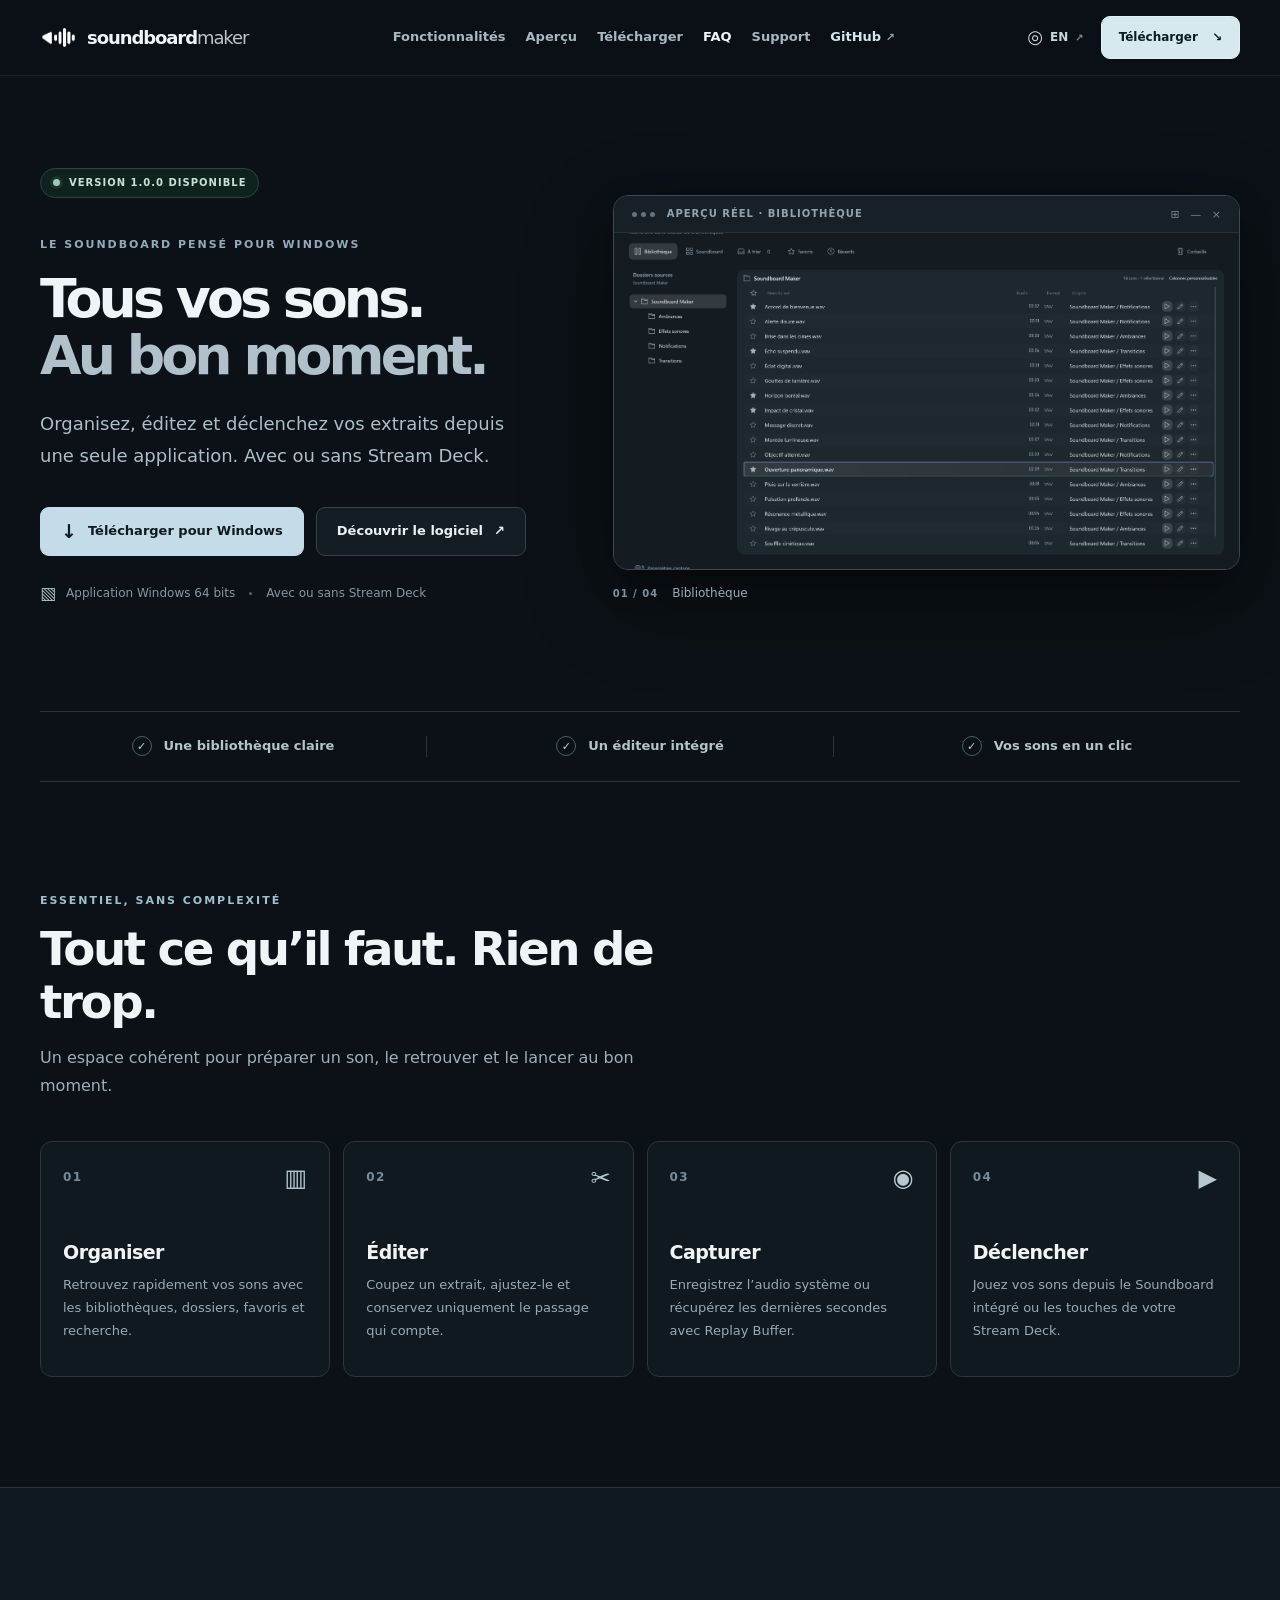
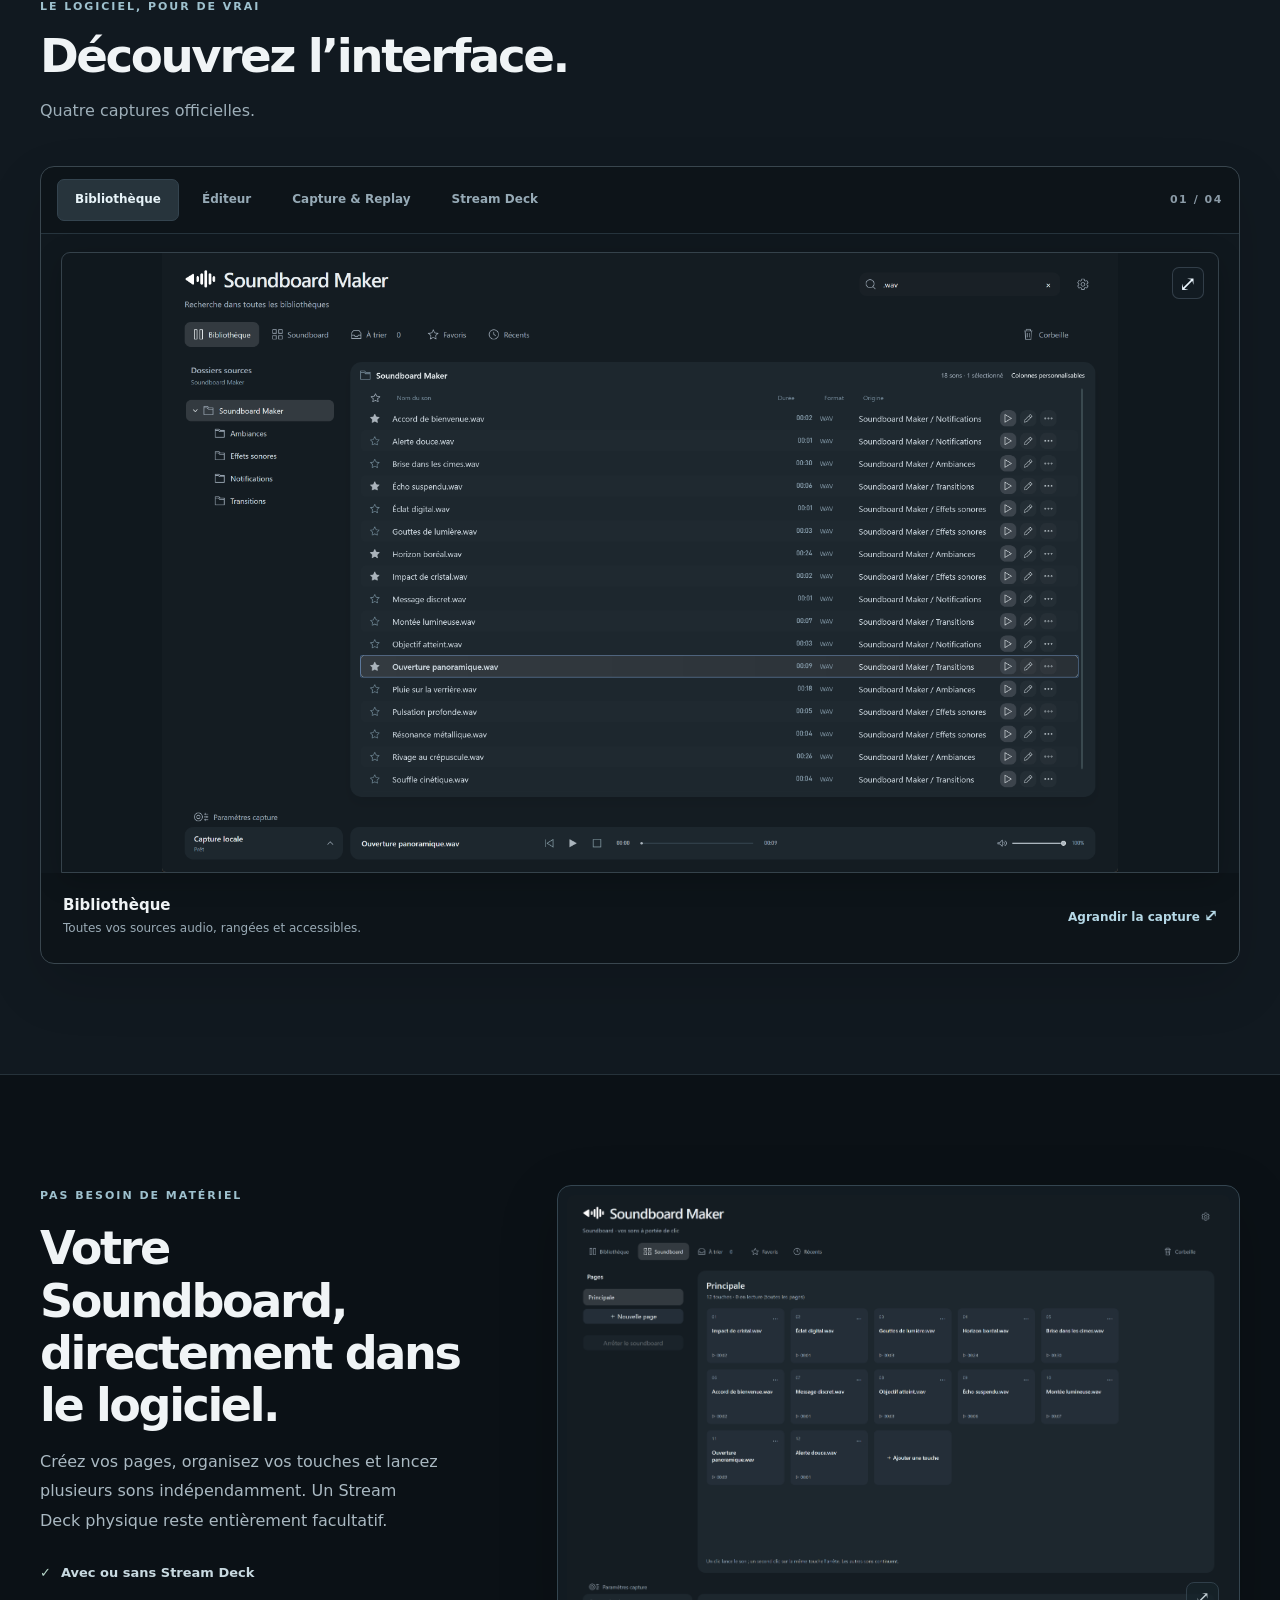
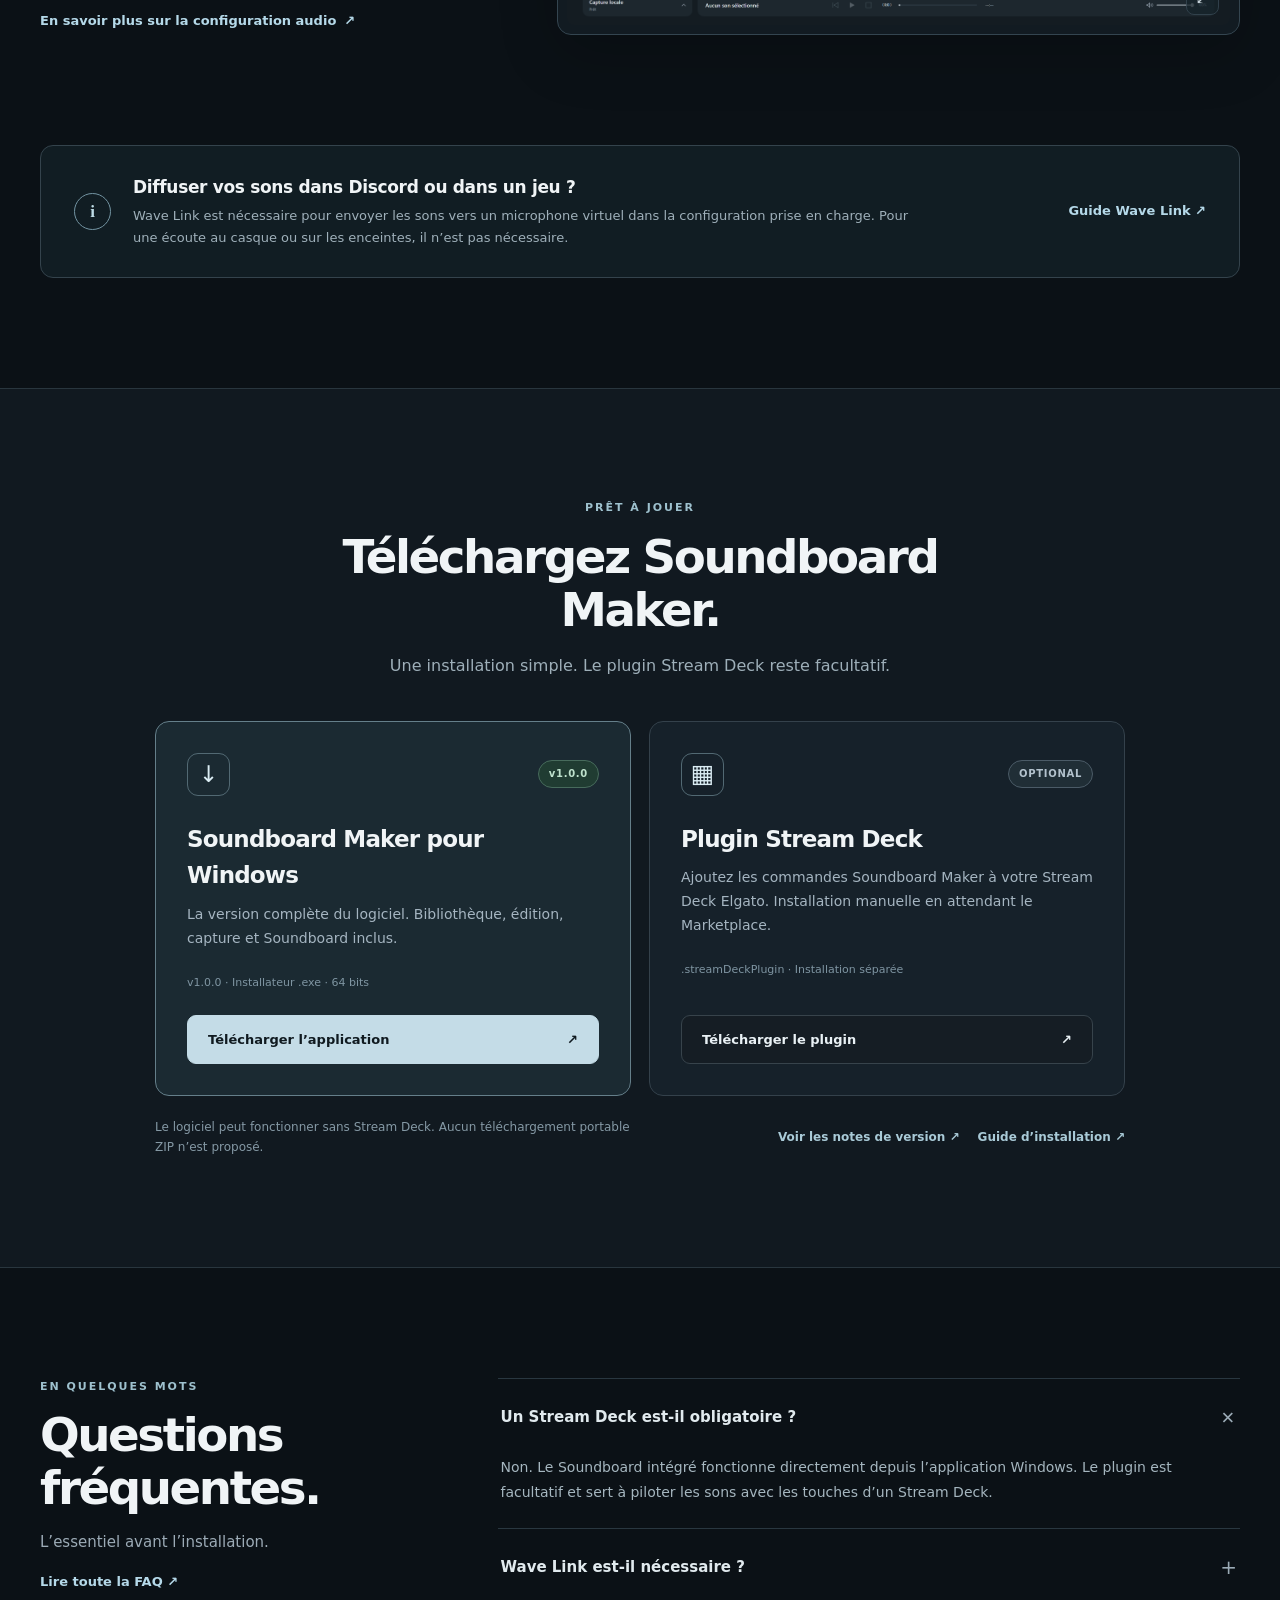
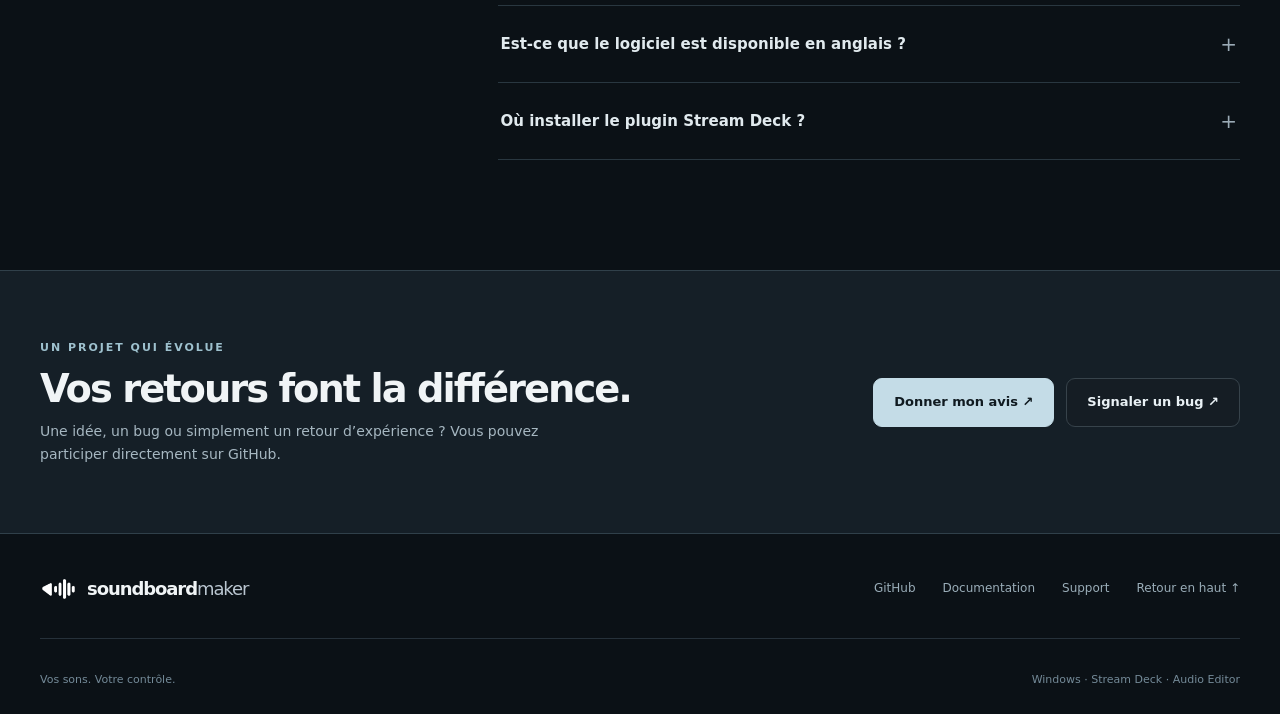
==== commit a7507520: "Restore official Soundboard screenshots and add GitHub navigation" ====
--- a/docs/index.html
+++ b/docs/index.html
@@ -39,6 +39,7 @@
         <a href="#download">Télécharger</a>
         <a href="#faq">FAQ</a>
         <a href="#community">Support</a>
+        <a href="https://github.com/Fablitox/SoundBoardMaker" target="_blank" rel="noopener noreferrer" class="nav-github">GitHub <span aria-hidden="true">↗</span></a>
       </nav>
       <div class="header-actions">
         <a class="language-switch" href="/en/" aria-label="Changer de langue : anglais" title="Changer de langue : anglais"><span class="language-globe" aria-hidden="true">◎</span> EN <span class="chev">↗</span></a>
@@ -119,12 +120,10 @@
     <section class="section layout" id="soundboard" aria-labelledby="sound-title">
       <div class="soundboard-layout">
         <div class="soundboard-copy"><p class="section-label">PAS BESOIN DE MATÉRIEL</p><h2 id="sound-title">Votre Soundboard, directement dans le logiciel.</h2><p>Créez vos pages, organisez vos touches et lancez plusieurs sons indépendamment. Un Stream Deck physique reste entièrement facultatif.</p><div class="tiny-feature"><span>✓</span>Avec ou sans Stream Deck</div><a class="text-link" href="https://github.com/Fablitox/SoundBoardMaker/wiki/Wave-Link-FR" target="_blank" rel="noopener noreferrer">En savoir plus sur la configuration audio <span>↗</span></a></div>
-        <div class="soundboard-demo" aria-label="Soundboard · Page principale">
-          <div class="demo-top"><div><div class="demo-title">Soundboard · Page principale</div><div class="demo-subtitle">Cliquez sur les touches pour essayer cette maquette.</div></div><div class="demo-side-indicator"><span class="live-small-dot"></span><b id="playing-count">0</b> en lecture</div></div>
-          <div class="demo-page-name">PRINCIPALE <span>9</span></div>
-          <div class="sound-keys"><button type="button" class="sound-key" aria-pressed="false" data-sound-key="1"><span class="sound-key-num">01</span><span class="sound-key-name">Impact de cristal</span><span class="sound-key-play" aria-hidden="true">▶</span></button><button type="button" class="sound-key" aria-pressed="false" data-sound-key="2"><span class="sound-key-num">02</span><span class="sound-key-name">Éclat digital</span><span class="sound-key-play" aria-hidden="true">▶</span></button><button type="button" class="sound-key" aria-pressed="false" data-sound-key="3"><span class="sound-key-num">03</span><span class="sound-key-name">Gouttes de lumière</span><span class="sound-key-play" aria-hidden="true">▶</span></button><button type="button" class="sound-key" aria-pressed="false" data-sound-key="4"><span class="sound-key-num">04</span><span class="sound-key-name">Horizon boréal</span><span class="sound-key-play" aria-hidden="true">▶</span></button><button type="button" class="sound-key" aria-pressed="false" data-sound-key="5"><span class="sound-key-num">05</span><span class="sound-key-name">Brise dans les cimes</span><span class="sound-key-play" aria-hidden="true">▶</span></button><button type="button" class="sound-key" aria-pressed="false" data-sound-key="6"><span class="sound-key-num">06</span><span class="sound-key-name">Accord de bienvenue</span><span class="sound-key-play" aria-hidden="true">▶</span></button><button type="button" class="sound-key" aria-pressed="false" data-sound-key="7"><span class="sound-key-num">07</span><span class="sound-key-name">Message discret</span><span class="sound-key-play" aria-hidden="true">▶</span></button><button type="button" class="sound-key" aria-pressed="false" data-sound-key="8"><span class="sound-key-num">08</span><span class="sound-key-name">Objectif atteint</span><span class="sound-key-play" aria-hidden="true">▶</span></button><button type="button" class="sound-key" aria-pressed="false" data-sound-key="9"><span class="sound-key-num">09</span><span class="sound-key-name">Écho suspendu</span><span class="sound-key-play" aria-hidden="true">▶</span></button></div>
-          <div class="demo-bottom"><span>Démonstration visuelle uniquement : aucun son n’est joué.</span><button id="stop-all" type="button">Tout arrêter ↺</button></div>
-        </div>
+        <button class="soundboard-screenshot" type="button" id="open-soundboard" aria-label="Agrandir la capture du Soundboard intégré">
+          <img id="soundboard-image" src="screenshots/Soundboard_FR.png" alt="Capture officielle du Soundboard intégré à Soundboard Maker avec les pages et les touches audio" data-title="Soundboard intégré" loading="lazy" decoding="async">
+          <span class="soundboard-zoom" aria-hidden="true">⤢</span>
+        </button>
       </div>
     </section>
 
--- a/docs/style.css
+++ b/docs/style.css
@@ -32,9 +32,11 @@
 .brand-symbol img{width:33px;height:auto;object-fit:contain}
 .brand-name{font-size:18px;font-weight:750;letter-spacing:-.06em}
 .brand-name span{font-weight:450;color:#bac6d0}
-.site-nav{display:flex;align-items:center;justify-content:center;gap:31px;flex:1;margin-left:50px}
+.site-nav{display:flex;align-items:center;justify-content:center;gap:20px;flex:1;margin-left:16px}
 .site-nav a{font-size:13px;font-weight:560;color:#a9b7c1;transition:color .15s}
 .site-nav a:hover,.site-nav a.is-active{color:#f0f6fa}
+.site-nav .nav-github{white-space:nowrap;font-weight:700;color:#d4e6ee}
+.site-nav .nav-github span{font-size:11px;color:#8da5b2}
 .header-actions{display:flex;align-items:center;gap:13px}
 .language-switch{display:inline-flex;align-items:center;gap:7px;color:#c9d7df;font-size:12px;padding:8px 4px;font-weight:750}
 .language-globe{font-size:18px;line-height:0;transform:translateY(-1px)}
@@ -114,29 +116,12 @@
 .tiny-feature span{color:#b6d7c9}
 .text-link{display:inline-flex;align-items:center;gap:8px;color:#b5d9e9;font-size:13px;font-weight:700;margin-top:18px;transition:color .15s}
 .text-link:hover{color:#fff}
-.soundboard-demo{min-width:0;border:1px solid #42505a;border-radius:15px;background:#1a252d;padding:22px;box-shadow:0 18px 60px #0003}
-.demo-top{display:flex;align-items:flex-start;justify-content:space-between;gap:10px;margin-bottom:26px}
-.demo-title{font-size:15px;font-weight:740;letter-spacing:-.016em}
-.demo-subtitle{font-size:11px;color:#8c9eab;margin-top:2px}
-.demo-side-indicator{display:flex;align-items:center;gap:5px;color:#a4b4c0;font-size:10px;white-space:nowrap;margin-top:2px}
-.demo-side-indicator b{color:#dceaf0}
-.live-small-dot{width:6px;height:6px;background:#5c7480;border-radius:100%;display:inline-block;margin-right:3px}
-.demo-side-indicator.has-playing .live-small-dot{background:#89d8b9;box-shadow:0 0 0 4px #89d8b91b}
-.demo-page-name{font-size:10px;letter-spacing:.15em;color:#a5b8c4;font-weight:800;display:flex;justify-content:space-between;padding-bottom:10px}
-.demo-page-name span{color:#607987}
-.sound-keys{display:grid;grid-template-columns:repeat(3,minmax(0,1fr));gap:9px}
-.sound-key{position:relative;min-height:92px;text-align:left;display:flex;flex-direction:column;justify-content:space-between;gap:9px;padding:11px 13px;border-radius:9px;border:1px solid #374651;background:#25313c;color:#e5edf3;transition:border-color .15s,background .15s,transform .12s}
-.sound-key:hover{background:#2d3b48;border-color:#627d8b}
-.sound-key:active{transform:scale(.98)}
-.sound-key.is-playing{background:#25433f;border-color:#6faf9b}
-.sound-key-num{font-size:9px;color:#8da3af}
-.sound-key-name{font-size:11px;font-weight:690;line-height:1.25;padding-right:17px}
-.sound-key-play{position:absolute;right:12px;top:14px;font-size:10px;color:#b0c5d2}
-.sound-key.is-playing .sound-key-play{color:#8cddba}
-.demo-bottom{display:flex;align-items:center;justify-content:space-between;gap:12px;padding-top:17px}
-.demo-bottom span{font-size:10px;color:#8297a2;line-height:1.45}
-.demo-bottom button{flex-shrink:0;border:1px solid #3e555c;background:#1a2529;color:#c6d9dc;border-radius:7px;font-size:10px;padding:8px 10px}
-.demo-bottom button:hover{border-color:#8dbbc3}
+.soundboard-screenshot{position:relative;display:block;min-width:0;width:100%;padding:9px;background:#121b22;border:1px solid #344550;border-radius:14px;box-shadow:0 18px 60px #0003;cursor:zoom-in;text-align:left;transition:border-color .17s,transform .17s}
+.soundboard-screenshot:hover,.soundboard-screenshot:focus-visible{border-color:#8eb0c3;transform:translateY(-2px);outline:none}
+.soundboard-screenshot:focus-visible{box-shadow:0 0 0 3px #8eb0c344,0 18px 60px #0003}
+.soundboard-screenshot img{display:block;width:100%;height:auto;object-fit:contain;border-radius:7px}
+.soundboard-zoom{position:absolute;right:20px;bottom:19px;display:grid;place-items:center;width:33px;height:33px;border-radius:8px;border:1px solid #354651;background:#17232bdb;color:#e5f2f8;font-size:18px;pointer-events:none;opacity:.85}
+@media(prefers-reduced-motion:reduce){.soundboard-screenshot{transition:none}.soundboard-screenshot:hover{transform:none}}
 .wave-link{display:flex;align-items:center;gap:22px;padding:28px 33px;border:1px solid #34434c;border-radius:13px;background:#111d23}
 .wave-link-icon{border-radius:100px;border:1px solid #7394a2;width:37px;height:37px;display:grid;place-items:center;flex:none;font:700 17px Georgia,serif;color:#bedbe5}
 .wave-link>div:nth-child(2){flex:1}
@@ -190,7 +175,7 @@
 .preview-dialog img{max-width:100%;max-height:calc(96vh - 106px);height:auto;display:block;margin:auto;object-fit:contain;border-radius:5px}
 .dialog-hint{text-align:center;margin-top:8px;color:#8396a0;font-size:11px}
 @media(min-width:1450px){.hero{min-height:665px}}
-@media(max-width:1100px){.layout{width:min(var(--max),calc(100% - 48px))}.site-nav{gap:17px;margin-left:12px}.hero{gap:27px}.hero h1{font-size:clamp(45px,5.1vw,66px)}.feature-grid{grid-template-columns:repeat(2,1fr)}.feature-card{min-height:195px}.feature-top{margin-bottom:35px}.soundboard-layout{gap:34px}.faq-layout{gap:35px}.community-inner{gap:30px}.community-actions{flex-direction:column;align-items:stretch}}
-@media(max-width:900px){html{scroll-padding-top:74px}.layout{width:calc(100% - 36px)}.local-banner{font-size:9px;height:26px}.site-header{height:64px}.brand-name{font-size:16px}.header-inner{gap:10px}.site-nav{display:none;position:absolute;left:0;right:0;top:64px;background:#101a21;border-bottom:1px solid #31414a;padding:20px 24px;flex-direction:column;gap:2px;align-items:stretch;margin:0;box-shadow:0 35px 60px #0005}.site-nav.is-open{display:flex}.site-nav a{font-size:15px;padding:9px 0}.header-actions{margin-left:auto;gap:8px}.header-download{padding:9px 11px;font-size:11px;gap:7px}.language-switch{font-size:11px}.language-globe,.chev{display:none}.mobile-toggle{display:flex}.mobile-toggle[aria-expanded=true] span:nth-child(1){transform:translateY(6.8px) rotate(45deg)}.mobile-toggle[aria-expanded=true] span:nth-child(2){opacity:0}.mobile-toggle[aria-expanded=true] span:nth-child(3){transform:translateY(-6.8px) rotate(-45deg)}.hero{grid-template-columns:1fr;padding-block:53px 35px;min-height:auto;gap:44px}.hero-copy{padding-bottom:0}.eyebrow{margin-top:30px}.hero h1{font-size:clamp(48px,10.3vw,68px);margin:15px 0 19px}.hero-lead{font-size:16px}.hero-ctas{gap:10px;margin-top:25px}.hero-meta{margin-top:18px}.window-frame{border-radius:11px}.window-toolbar{height:31px}.toolbar-name{font-size:9px}.picture-caption{margin-top:9px}.hero-strip{margin-top:8px;flex-direction:column;gap:14px;align-items:flex-start;padding:19px}.hero-strip>div{justify-content:flex-start;border-right:0!important;font-size:12px}.section{padding-block:76px}.section-top{margin-bottom:30px}h2{font-size:clamp(33px,7vw,45px)}.feature-grid{grid-template-columns:repeat(2,minmax(0,1fr));gap:10px}.feature-card{padding:18px 15px;min-height:188px}.feature-top{margin-bottom:24px}.feature-card h3{font-size:17px}.feature-card p{font-size:12px}.preview-heading{padding:10px;flex-wrap:wrap}.preview-tabs{gap:3px}.preview-tab{padding:8px 10px;font-size:11px}.preview-index{display:none}.preview-stage{padding:10px 10px 0}.preview-footer{padding:15px;align-items:flex-start}.preview-footer span{font-size:11px}.preview-zoom{white-space:nowrap}.soundboard-layout{grid-template-columns:1fr;gap:30px}.soundboard-copy>p:not(.section-label){max-width:none;font-size:15px}.soundboard-demo{padding:15px}.wave-link{gap:14px;flex-wrap:wrap;padding:22px}.wave-link h3{font-size:15px}.wave-link p{font-size:12px}.wave-link .text-link{margin-left:50px}.download-section{margin-top:75px}.download-grid{grid-template-columns:1fr;gap:12px}.download-card{min-height:265px;padding:24px}.download-card h3{font-size:21px}.download-foot{display:block}.download-foot div{margin-top:14px;gap:16px}.faq-layout{grid-template-columns:1fr;gap:25px}.community-inner{flex-direction:column;align-items:flex-start}.community-actions{flex-direction:row;flex-wrap:wrap}.footer-main{flex-direction:column;align-items:flex-start}.footer-links{gap:16px 25px}.footer-low{flex-direction:column;gap:7px}}
-@media(max-width:420px){.header-download{display:none}.hero-ctas .button{font-size:12px;padding:11px 14px;min-height:46px}.hero-meta{font-size:11px}.sound-keys{gap:6px}.sound-key{min-height:84px;padding:9px 8px}.sound-key-name{font-size:10px}.sound-key-num{font-size:8px}.sound-key-play{top:11px;right:9px}.demo-top{flex-direction:column;gap:9px}.download-button{white-space:normal}.wave-link .text-link{margin-left:0}.preview-footer{display:block}.preview-zoom{margin-top:10px}}
+@media(max-width:1100px){.layout{width:min(var(--max),calc(100% - 48px))}.site-nav{gap:12px;margin-left:0}.hero{gap:27px}.hero h1{font-size:clamp(45px,5.1vw,66px)}.feature-grid{grid-template-columns:repeat(2,1fr)}.feature-card{min-height:195px}.feature-top{margin-bottom:35px}.soundboard-layout{gap:34px}.faq-layout{gap:35px}.community-inner{gap:30px}.community-actions{flex-direction:column;align-items:stretch}}
+@media(max-width:900px){html{scroll-padding-top:74px}.layout{width:calc(100% - 36px)}.local-banner{font-size:9px;height:26px}.site-header{height:64px}.brand-name{font-size:16px}.header-inner{gap:10px}.site-nav{display:none;position:absolute;left:0;right:0;top:64px;background:#101a21;border-bottom:1px solid #31414a;padding:20px 24px;flex-direction:column;gap:2px;align-items:stretch;margin:0;box-shadow:0 35px 60px #0005}.site-nav.is-open{display:flex}.site-nav a{font-size:15px;padding:9px 0}.header-actions{margin-left:auto;gap:8px}.header-download{padding:9px 11px;font-size:11px;gap:7px}.language-switch{font-size:11px}.language-globe,.chev{display:none}.mobile-toggle{display:flex}.mobile-toggle[aria-expanded=true] span:nth-child(1){transform:translateY(6.8px) rotate(45deg)}.mobile-toggle[aria-expanded=true] span:nth-child(2){opacity:0}.mobile-toggle[aria-expanded=true] span:nth-child(3){transform:translateY(-6.8px) rotate(-45deg)}.hero{grid-template-columns:1fr;padding-block:53px 35px;min-height:auto;gap:44px}.hero-copy{padding-bottom:0}.eyebrow{margin-top:30px}.hero h1{font-size:clamp(48px,10.3vw,68px);margin:15px 0 19px}.hero-lead{font-size:16px}.hero-ctas{gap:10px;margin-top:25px}.hero-meta{margin-top:18px}.window-frame{border-radius:11px}.window-toolbar{height:31px}.toolbar-name{font-size:9px}.picture-caption{margin-top:9px}.hero-strip{margin-top:8px;flex-direction:column;gap:14px;align-items:flex-start;padding:19px}.hero-strip>div{justify-content:flex-start;border-right:0!important;font-size:12px}.section{padding-block:76px}.section-top{margin-bottom:30px}h2{font-size:clamp(33px,7vw,45px)}.feature-grid{grid-template-columns:repeat(2,minmax(0,1fr));gap:10px}.feature-card{padding:18px 15px;min-height:188px}.feature-top{margin-bottom:24px}.feature-card h3{font-size:17px}.feature-card p{font-size:12px}.preview-heading{padding:10px;flex-wrap:wrap}.preview-tabs{gap:3px}.preview-tab{padding:8px 10px;font-size:11px}.preview-index{display:none}.preview-stage{padding:10px 10px 0}.preview-footer{padding:15px;align-items:flex-start}.preview-footer span{font-size:11px}.preview-zoom{white-space:nowrap}.soundboard-layout{grid-template-columns:1fr;gap:30px}.soundboard-copy>p:not(.section-label){max-width:none;font-size:15px}.soundboard-screenshot{padding:6px}.wave-link{gap:14px;flex-wrap:wrap;padding:22px}.wave-link h3{font-size:15px}.wave-link p{font-size:12px}.wave-link .text-link{margin-left:50px}.download-section{margin-top:75px}.download-grid{grid-template-columns:1fr;gap:12px}.download-card{min-height:265px;padding:24px}.download-card h3{font-size:21px}.download-foot{display:block}.download-foot div{margin-top:14px;gap:16px}.faq-layout{grid-template-columns:1fr;gap:25px}.community-inner{flex-direction:column;align-items:flex-start}.community-actions{flex-direction:row;flex-wrap:wrap}.footer-main{flex-direction:column;align-items:flex-start}.footer-links{gap:16px 25px}.footer-low{flex-direction:column;gap:7px}}
+@media(max-width:420px){.header-download{display:none}.hero-ctas .button{font-size:12px;padding:11px 14px;min-height:46px}.hero-meta{font-size:11px}.download-button{white-space:normal}.wave-link .text-link{margin-left:0}.preview-footer{display:block}.preview-zoom{margin-top:10px}}
 @media(prefers-reduced-motion:reduce){html{scroll-behavior:auto}*,*:before,*:after{transition:none!important;animation:none!important}}
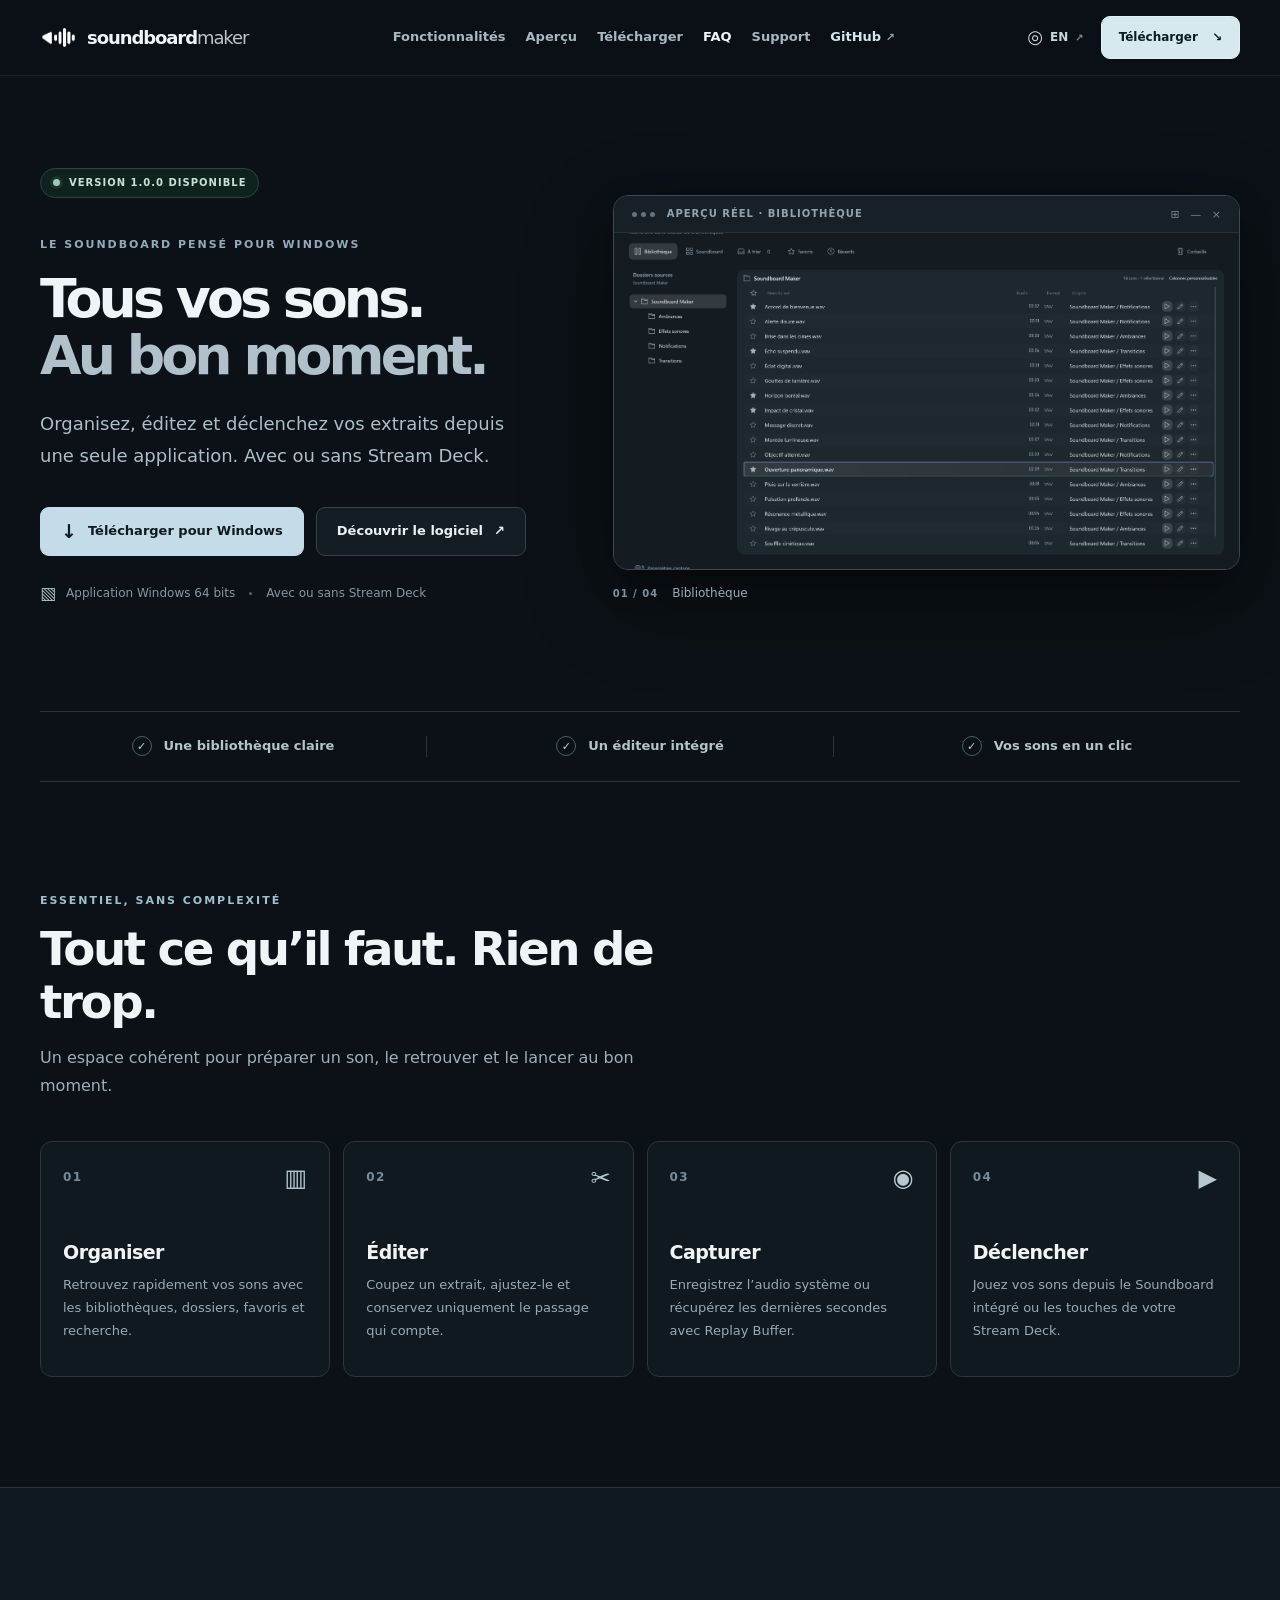
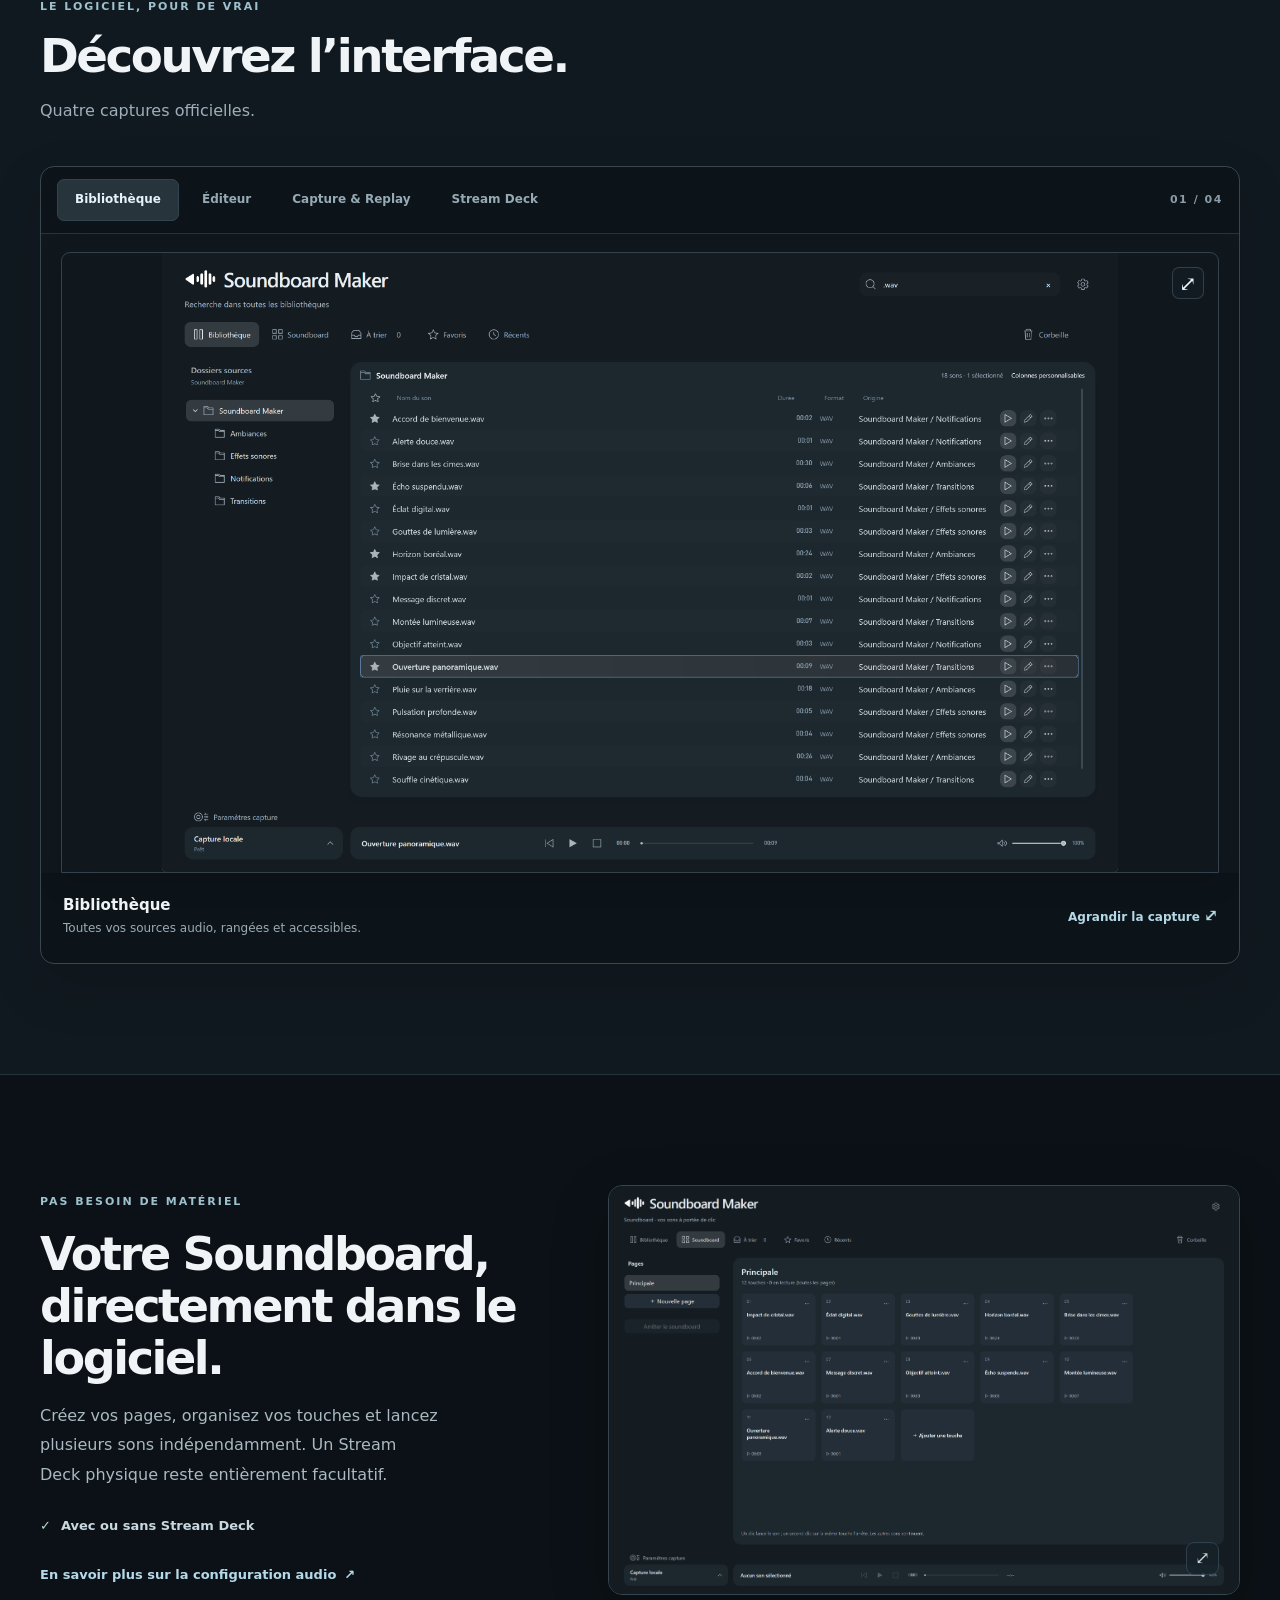
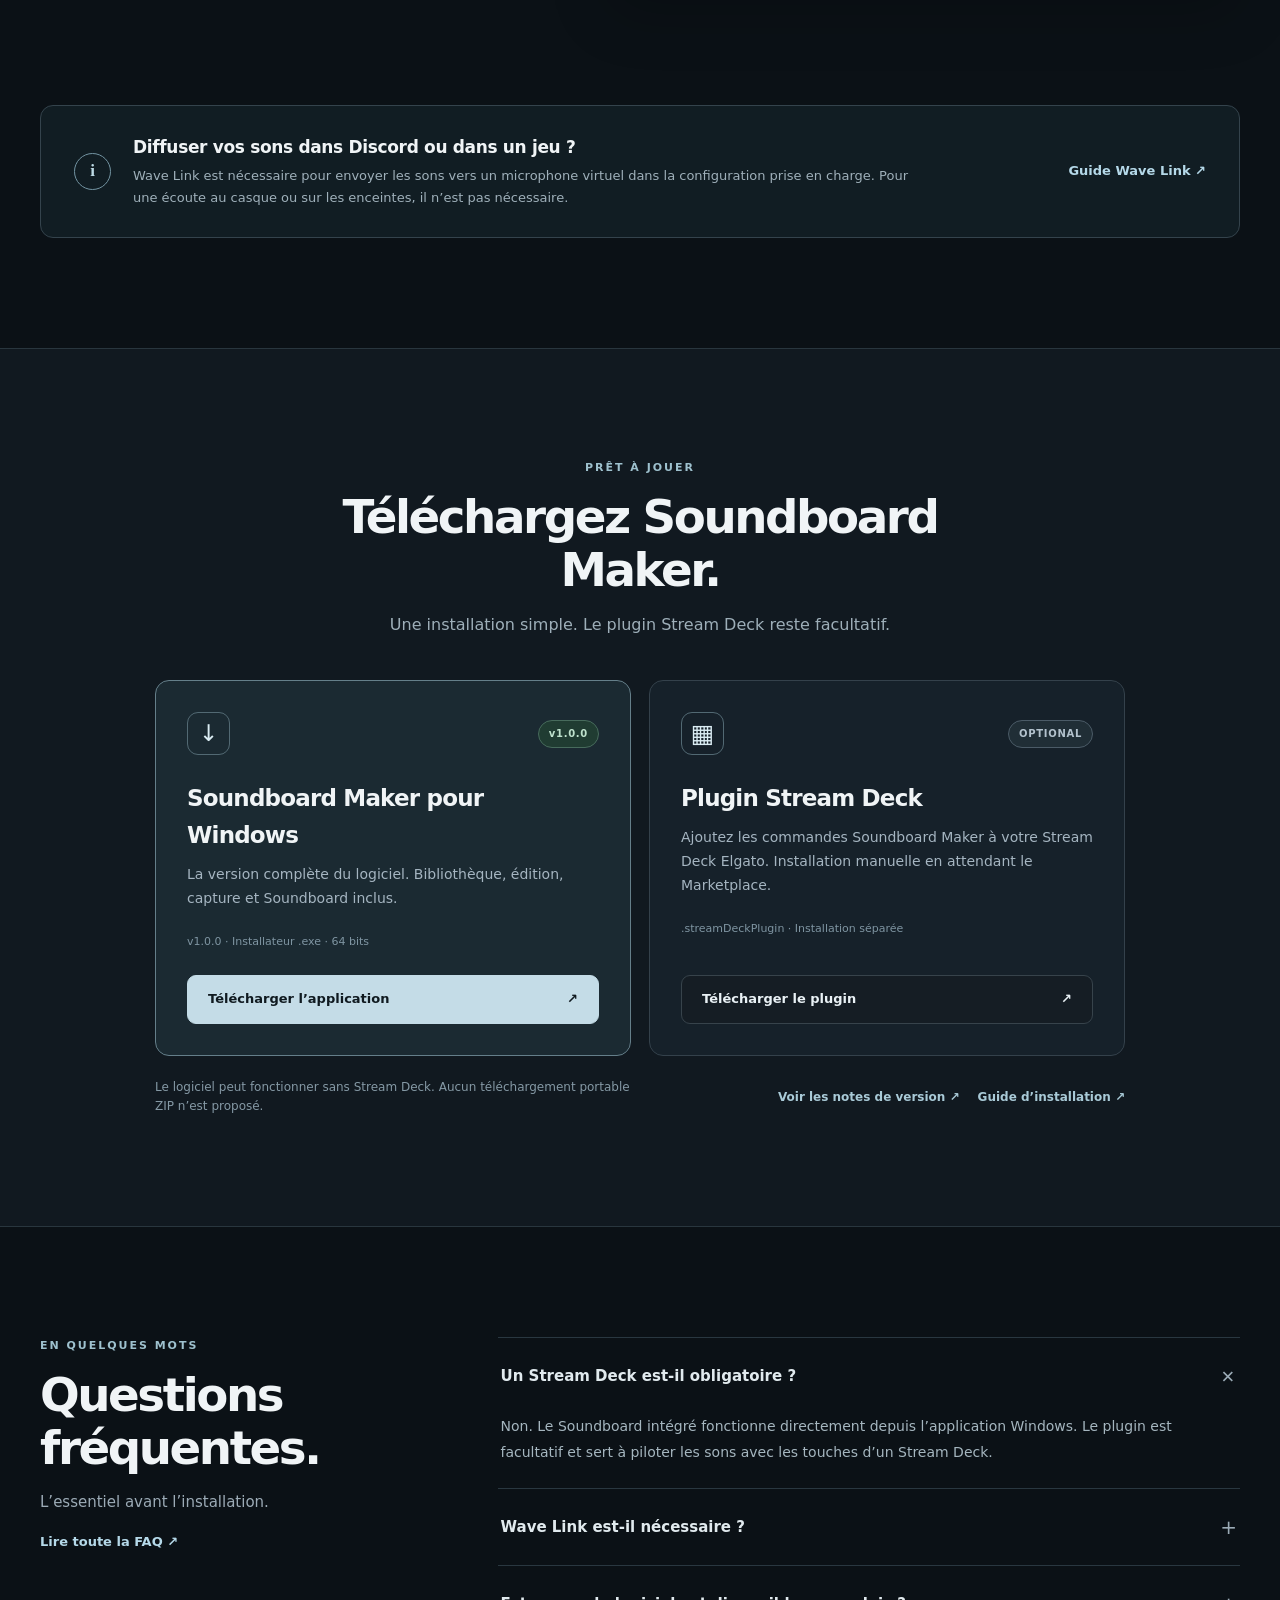
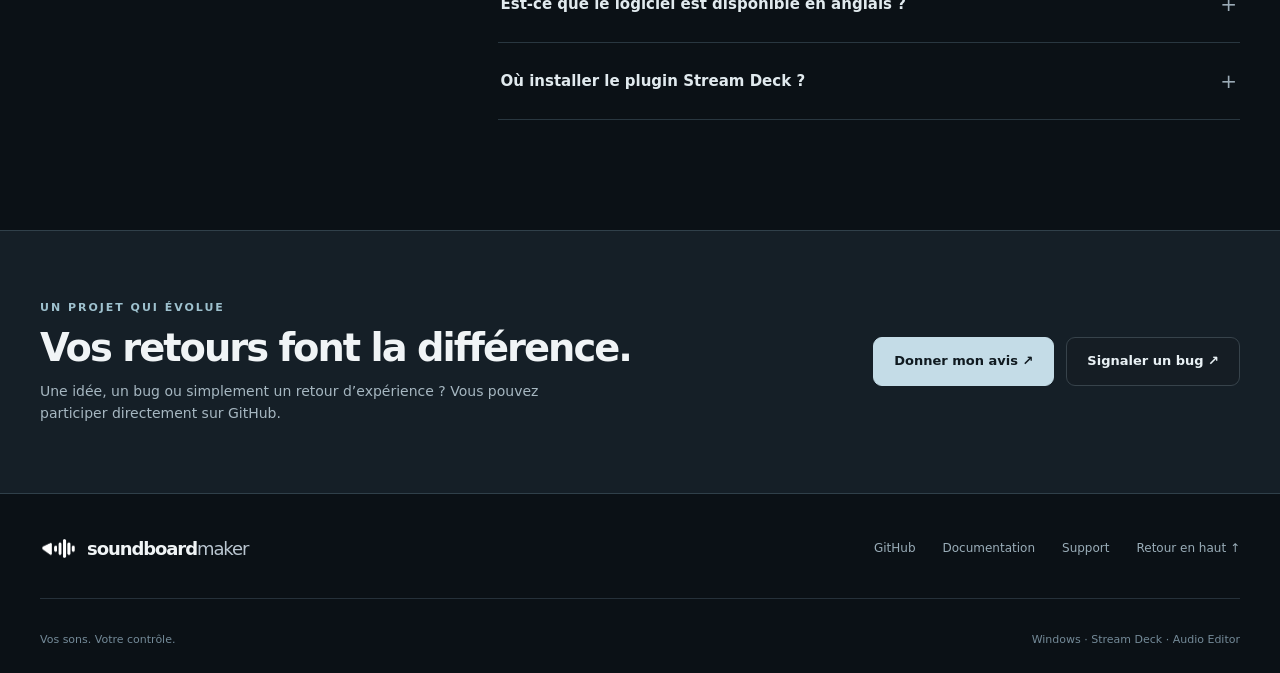
==== commit 1c0c19e4: "Refresh CSS cache for corrected Soundboard screenshot layout" ====
--- a/docs/index.html
+++ b/docs/index.html
@@ -22,7 +22,7 @@
   <meta name="twitter:card" content="summary_large_image">
   <meta name="twitter:image" content="https://sbmaker.fablitox.fr/assets/social-preview.png?v=20261030-1">
   <link rel="icon" type="image/png" href="assets/logo-mark.png">
-  <link rel="stylesheet" href="style.css?v=20261102-redesign">
+  <link rel="stylesheet" href="style.css?v=20261102-soundboard-ratio">
   <script src="app.js?v=20261102-redesign" defer></script>
   <script defer src="https://cloud.umami.is/script.js" data-website-id="fd426516-11d3-4d21-9e5f-0ff150baa547"></script>
 </head>
--- a/docs/style.css
+++ b/docs/style.css
@@ -109,17 +109,17 @@
 .preview-footer span{font-size:12px;color:#9aabb6}
 .preview-zoom{background:transparent;color:#b5d8e6;font-size:12px;font-weight:700;border:0;padding:8px 0}
 .preview-zoom span{font-size:16px;color:#b5d8e6}
-.soundboard-layout{display:grid;grid-template-columns:minmax(0,.78fr) minmax(0,1.22fr);align-items:center;gap:80px}
+.soundboard-layout{display:grid;grid-template-columns:minmax(0,.9fr) minmax(0,1.1fr);align-items:center;gap:clamp(28px,4vw,58px)}
 .soundboard-copy h2{font-size:clamp(32px,3.6vw,50px);margin-top:18px}
 .soundboard-copy>p:not(.section-label){color:#aab9c2;font-size:16px;line-height:1.85;max-width:400px}
 .tiny-feature{display:flex;align-items:center;gap:10px;color:#c8d9e0;margin:27px 0 10px;font-size:13px;font-weight:640}
 .tiny-feature span{color:#b6d7c9}
 .text-link{display:inline-flex;align-items:center;gap:8px;color:#b5d9e9;font-size:13px;font-weight:700;margin-top:18px;transition:color .15s}
 .text-link:hover{color:#fff}
-.soundboard-screenshot{position:relative;display:block;min-width:0;width:100%;padding:9px;background:#121b22;border:1px solid #344550;border-radius:14px;box-shadow:0 18px 60px #0003;cursor:zoom-in;text-align:left;transition:border-color .17s,transform .17s}
+.soundboard-screenshot{position:relative;display:block;justify-self:center;align-self:center;box-sizing:border-box;min-width:0;max-width:720px;width:100%;margin:0;padding:0;overflow:hidden;aspect-ratio:3046/1977;background:#121b22;border:1px solid #344550;border-radius:14px;box-shadow:0 18px 60px #0003;cursor:zoom-in;text-align:left;appearance:none;transition:border-color .17s,transform .17s}
 .soundboard-screenshot:hover,.soundboard-screenshot:focus-visible{border-color:#8eb0c3;transform:translateY(-2px);outline:none}
 .soundboard-screenshot:focus-visible{box-shadow:0 0 0 3px #8eb0c344,0 18px 60px #0003}
-.soundboard-screenshot img{display:block;width:100%;height:auto;object-fit:contain;border-radius:7px}
+.soundboard-screenshot img{display:block;width:100%;max-width:100%;height:auto;aspect-ratio:3046/1977;object-fit:contain;object-position:center;border-radius:0}
 .soundboard-zoom{position:absolute;right:20px;bottom:19px;display:grid;place-items:center;width:33px;height:33px;border-radius:8px;border:1px solid #354651;background:#17232bdb;color:#e5f2f8;font-size:18px;pointer-events:none;opacity:.85}
 @media(prefers-reduced-motion:reduce){.soundboard-screenshot{transition:none}.soundboard-screenshot:hover{transform:none}}
 .wave-link{display:flex;align-items:center;gap:22px;padding:28px 33px;border:1px solid #34434c;border-radius:13px;background:#111d23}
@@ -176,6 +176,6 @@
 .dialog-hint{text-align:center;margin-top:8px;color:#8396a0;font-size:11px}
 @media(min-width:1450px){.hero{min-height:665px}}
 @media(max-width:1100px){.layout{width:min(var(--max),calc(100% - 48px))}.site-nav{gap:12px;margin-left:0}.hero{gap:27px}.hero h1{font-size:clamp(45px,5.1vw,66px)}.feature-grid{grid-template-columns:repeat(2,1fr)}.feature-card{min-height:195px}.feature-top{margin-bottom:35px}.soundboard-layout{gap:34px}.faq-layout{gap:35px}.community-inner{gap:30px}.community-actions{flex-direction:column;align-items:stretch}}
-@media(max-width:900px){html{scroll-padding-top:74px}.layout{width:calc(100% - 36px)}.local-banner{font-size:9px;height:26px}.site-header{height:64px}.brand-name{font-size:16px}.header-inner{gap:10px}.site-nav{display:none;position:absolute;left:0;right:0;top:64px;background:#101a21;border-bottom:1px solid #31414a;padding:20px 24px;flex-direction:column;gap:2px;align-items:stretch;margin:0;box-shadow:0 35px 60px #0005}.site-nav.is-open{display:flex}.site-nav a{font-size:15px;padding:9px 0}.header-actions{margin-left:auto;gap:8px}.header-download{padding:9px 11px;font-size:11px;gap:7px}.language-switch{font-size:11px}.language-globe,.chev{display:none}.mobile-toggle{display:flex}.mobile-toggle[aria-expanded=true] span:nth-child(1){transform:translateY(6.8px) rotate(45deg)}.mobile-toggle[aria-expanded=true] span:nth-child(2){opacity:0}.mobile-toggle[aria-expanded=true] span:nth-child(3){transform:translateY(-6.8px) rotate(-45deg)}.hero{grid-template-columns:1fr;padding-block:53px 35px;min-height:auto;gap:44px}.hero-copy{padding-bottom:0}.eyebrow{margin-top:30px}.hero h1{font-size:clamp(48px,10.3vw,68px);margin:15px 0 19px}.hero-lead{font-size:16px}.hero-ctas{gap:10px;margin-top:25px}.hero-meta{margin-top:18px}.window-frame{border-radius:11px}.window-toolbar{height:31px}.toolbar-name{font-size:9px}.picture-caption{margin-top:9px}.hero-strip{margin-top:8px;flex-direction:column;gap:14px;align-items:flex-start;padding:19px}.hero-strip>div{justify-content:flex-start;border-right:0!important;font-size:12px}.section{padding-block:76px}.section-top{margin-bottom:30px}h2{font-size:clamp(33px,7vw,45px)}.feature-grid{grid-template-columns:repeat(2,minmax(0,1fr));gap:10px}.feature-card{padding:18px 15px;min-height:188px}.feature-top{margin-bottom:24px}.feature-card h3{font-size:17px}.feature-card p{font-size:12px}.preview-heading{padding:10px;flex-wrap:wrap}.preview-tabs{gap:3px}.preview-tab{padding:8px 10px;font-size:11px}.preview-index{display:none}.preview-stage{padding:10px 10px 0}.preview-footer{padding:15px;align-items:flex-start}.preview-footer span{font-size:11px}.preview-zoom{white-space:nowrap}.soundboard-layout{grid-template-columns:1fr;gap:30px}.soundboard-copy>p:not(.section-label){max-width:none;font-size:15px}.soundboard-screenshot{padding:6px}.wave-link{gap:14px;flex-wrap:wrap;padding:22px}.wave-link h3{font-size:15px}.wave-link p{font-size:12px}.wave-link .text-link{margin-left:50px}.download-section{margin-top:75px}.download-grid{grid-template-columns:1fr;gap:12px}.download-card{min-height:265px;padding:24px}.download-card h3{font-size:21px}.download-foot{display:block}.download-foot div{margin-top:14px;gap:16px}.faq-layout{grid-template-columns:1fr;gap:25px}.community-inner{flex-direction:column;align-items:flex-start}.community-actions{flex-direction:row;flex-wrap:wrap}.footer-main{flex-direction:column;align-items:flex-start}.footer-links{gap:16px 25px}.footer-low{flex-direction:column;gap:7px}}
+@media(max-width:900px){html{scroll-padding-top:74px}.layout{width:calc(100% - 36px)}.local-banner{font-size:9px;height:26px}.site-header{height:64px}.brand-name{font-size:16px}.header-inner{gap:10px}.site-nav{display:none;position:absolute;left:0;right:0;top:64px;background:#101a21;border-bottom:1px solid #31414a;padding:20px 24px;flex-direction:column;gap:2px;align-items:stretch;margin:0;box-shadow:0 35px 60px #0005}.site-nav.is-open{display:flex}.site-nav a{font-size:15px;padding:9px 0}.header-actions{margin-left:auto;gap:8px}.header-download{padding:9px 11px;font-size:11px;gap:7px}.language-switch{font-size:11px}.language-globe,.chev{display:none}.mobile-toggle{display:flex}.mobile-toggle[aria-expanded=true] span:nth-child(1){transform:translateY(6.8px) rotate(45deg)}.mobile-toggle[aria-expanded=true] span:nth-child(2){opacity:0}.mobile-toggle[aria-expanded=true] span:nth-child(3){transform:translateY(-6.8px) rotate(-45deg)}.hero{grid-template-columns:1fr;padding-block:53px 35px;min-height:auto;gap:44px}.hero-copy{padding-bottom:0}.eyebrow{margin-top:30px}.hero h1{font-size:clamp(48px,10.3vw,68px);margin:15px 0 19px}.hero-lead{font-size:16px}.hero-ctas{gap:10px;margin-top:25px}.hero-meta{margin-top:18px}.window-frame{border-radius:11px}.window-toolbar{height:31px}.toolbar-name{font-size:9px}.picture-caption{margin-top:9px}.hero-strip{margin-top:8px;flex-direction:column;gap:14px;align-items:flex-start;padding:19px}.hero-strip>div{justify-content:flex-start;border-right:0!important;font-size:12px}.section{padding-block:76px}.section-top{margin-bottom:30px}h2{font-size:clamp(33px,7vw,45px)}.feature-grid{grid-template-columns:repeat(2,minmax(0,1fr));gap:10px}.feature-card{padding:18px 15px;min-height:188px}.feature-top{margin-bottom:24px}.feature-card h3{font-size:17px}.feature-card p{font-size:12px}.preview-heading{padding:10px;flex-wrap:wrap}.preview-tabs{gap:3px}.preview-tab{padding:8px 10px;font-size:11px}.preview-index{display:none}.preview-stage{padding:10px 10px 0}.preview-footer{padding:15px;align-items:flex-start}.preview-footer span{font-size:11px}.preview-zoom{white-space:nowrap}.soundboard-layout{grid-template-columns:1fr;gap:30px}.soundboard-copy>p:not(.section-label){max-width:none;font-size:15px}.soundboard-screenshot{max-width:720px;margin-inline:auto;padding:0}.wave-link{gap:14px;flex-wrap:wrap;padding:22px}.wave-link h3{font-size:15px}.wave-link p{font-size:12px}.wave-link .text-link{margin-left:50px}.download-section{margin-top:75px}.download-grid{grid-template-columns:1fr;gap:12px}.download-card{min-height:265px;padding:24px}.download-card h3{font-size:21px}.download-foot{display:block}.download-foot div{margin-top:14px;gap:16px}.faq-layout{grid-template-columns:1fr;gap:25px}.community-inner{flex-direction:column;align-items:flex-start}.community-actions{flex-direction:row;flex-wrap:wrap}.footer-main{flex-direction:column;align-items:flex-start}.footer-links{gap:16px 25px}.footer-low{flex-direction:column;gap:7px}}
 @media(max-width:420px){.header-download{display:none}.hero-ctas .button{font-size:12px;padding:11px 14px;min-height:46px}.hero-meta{font-size:11px}.download-button{white-space:normal}.wave-link .text-link{margin-left:0}.preview-footer{display:block}.preview-zoom{margin-top:10px}}
 @media(prefers-reduced-motion:reduce){html{scroll-behavior:auto}*,*:before,*:after{transition:none!important;animation:none!important}}
